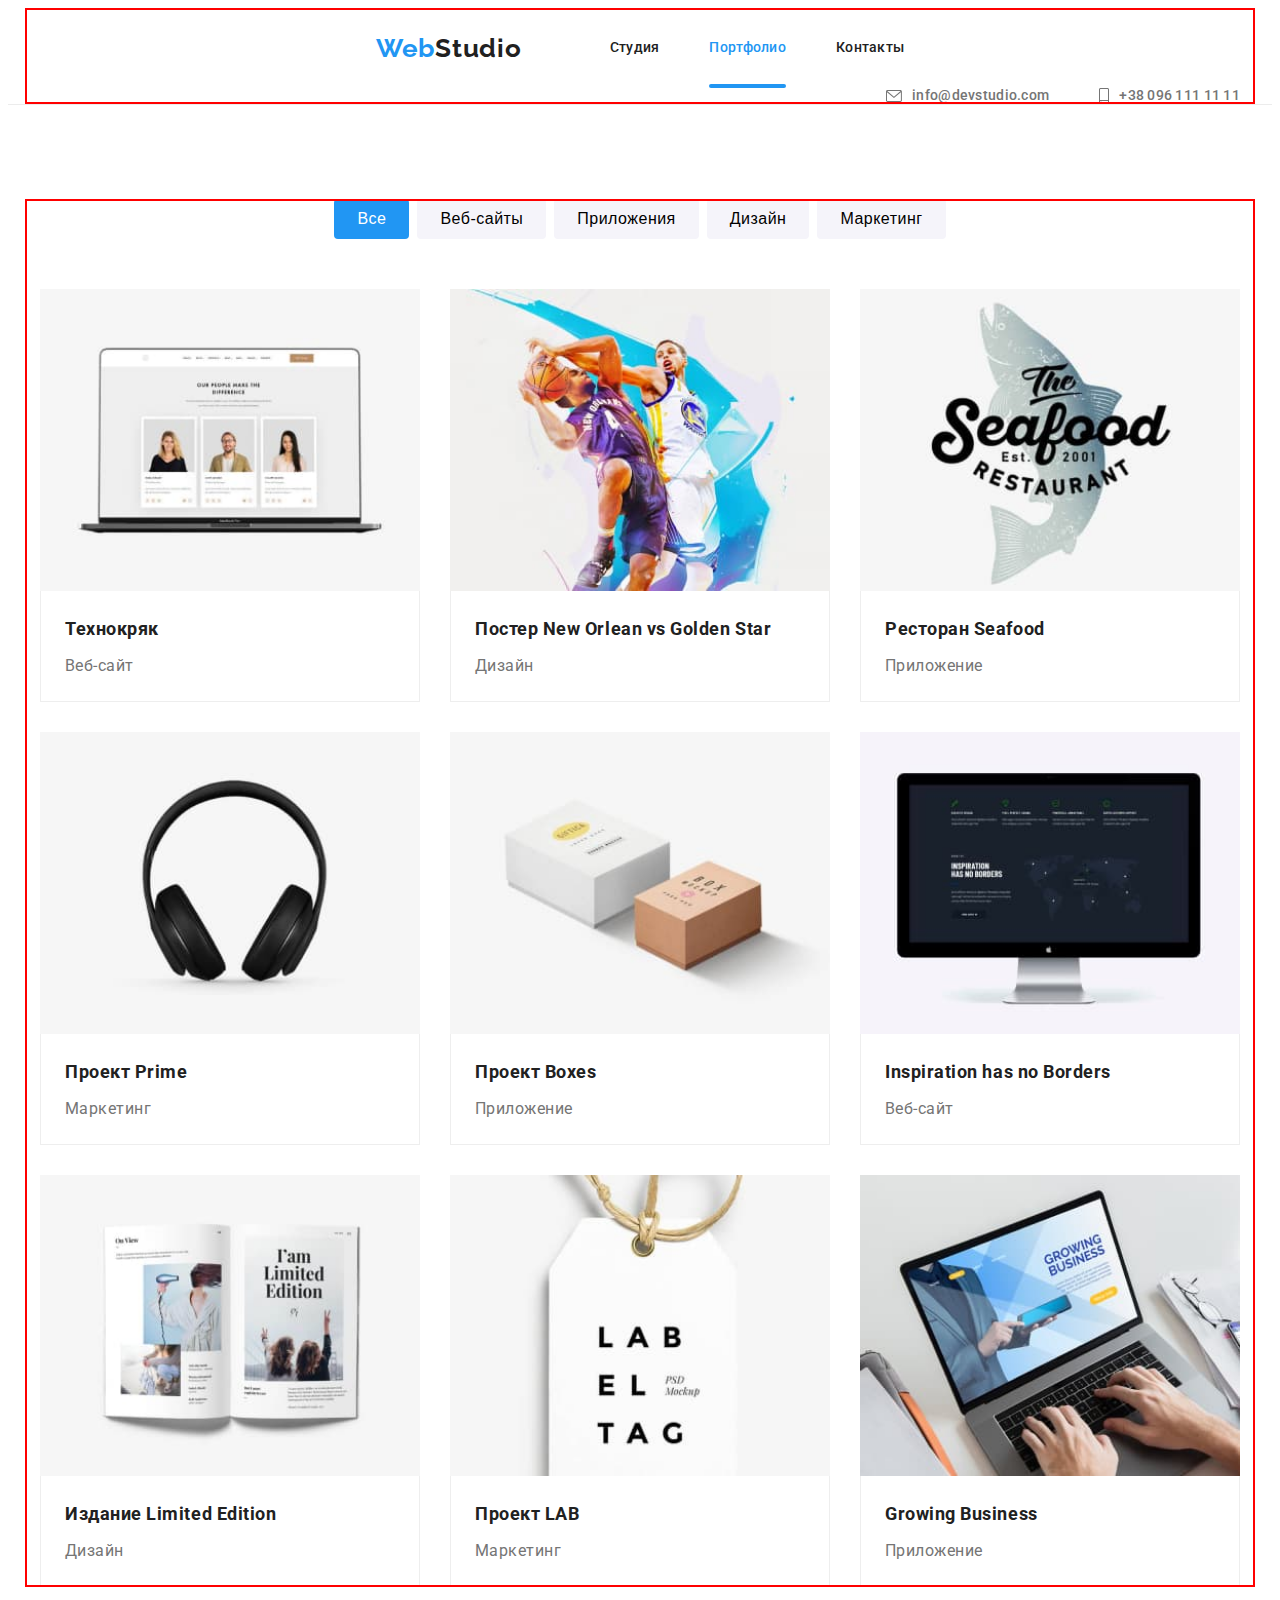
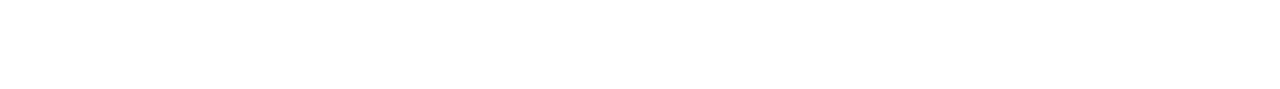
==== portfolio.html @ 51a03909 "qwerty" ====
<!DOCTYPE html>
<html lang="ru">
  <head>
    <meta charset="UTF-8" />
    <meta http-equiv="X-UA-Compatible" content="IE=edge" />
    <meta name="viewport" content="width=device-width, initial-scale=1.0" />
    <title>portfolio</title>

    <link rel="preconnect" href="https://fonts.googleapis.com" />
    <link rel="preconnect" href="https://fonts.gstatic.com" crossorigin />
    <link
    href="https://fonts.googleapis.com/css2?family=Raleway:wght@700&family=Roboto:wght@400;500;700;900&display=swap"
    rel="stylesheet"
    />

    <link
      rel="stylesheet"
      href="https://cdnjs.cloudflare.com/ajax/libs/modern-normalize/1.1.0/modern-normalize.min.css"
      integrity="sha512-wpPYUAdjBVSE4KJnH1VR1HeZfpl1ub8YT/NKx4PuQ5NmX2tKuGu6U/JRp5y+Y8XG2tV+wKQpNHVUX03MfMFn9Q=="
      crossorigin="anonymous"
      referrerpolicy="no-referrer"
    />

    <link rel="stylesheet" href="./css/main.min.css">
  </head>

  <body class="page-body">
    <!--ВЕРХНЯЯ ЛИНИЯ-->
    <header class="page-header line">
      <div class="container">
        <nav class="site-nav">
          <a href="WebStudio" class="site-nav__logo link"
            ><span class="site-nav__blue">Web</span
            ><span class="site-nav__black">Studio</span></a>
          <ul class="nav-list list">
            <li class="nav-list__navigation">
              <a href="./index.html" class="nav-list__link link">Студия</a>
            </li>
            <li class="nav-list__navigation">
              <a href="./portfolio.html" class="nav-list__link link current">Портфолио</a>
            </li>
            <li class="nav-list__navigation">
              <a href="#contacts" class="nav-list__link link">Контакты</a>
            </li>
          </ul>
        </nav>
        <ul class="contacts list">
          <li class="contacts__item">
            <a href="mailto:info@devstudio.com" class="contacts__link link">
              <svg class="svg-container" width="16" height="12">
                <use
                  href="./images/symbol-optymized.svg#icon-envelope"
                ></use></svg
              >info@devstudio.com</a
            >
          </li>
          <li class="contacts__item">
            <a href="tel:+380961111111" class="contacts__link link">
              <svg class="svg-container" width="10" height="16">
                <use
                  href="./images/symbol-optymized.svg#icon-smartphone"
                ></use></svg
              >+38 096 111 11 11</a
            >
          </li>
        </ul>
      </div>
    </header>
    <!--ПОРТФОЛИО-->
    <main>
      <section class="section card">
        <div class="container">
          <h1 class="btn-header">filters</h1>
          <ul class="filters-button list">
            <li class="btn-one">
              <button class="filters active" type="button">Все</button>
            </li>
            <li class="btn-two">
              <button class="filters" type="button">Веб-сайты</button>
            </li>
            <li class="btn-three">
              <button class="filters" type="button">Приложения</button>
            </li>
            <li class="btn-four">
              <button class="filters" type="button">Дизайн</button>
            </li>
            <li class="btn-five">
              <button class="filters" type="button">Маркетинг</button>
            </li>
          </ul>

          <ul class="specifics-projects list">
            <li class="specifics-projects__item">
              <a class="cards link" href="">
                <div class="cards-border">
                  <img
                    src="./images/img0.jpg"
                    width="370"
                    height="294"
                    alt="technocrack"
                  />
                    <p class="open-text">
                      Ресурс предлагает комплексные предложения с разным уровнем
                      функционала и сервисов. Все это позволит посетителю
                      получить исчерпывающие сведения о компании или частном
                      лице.
                    </p>
                </div>
                <div class="card-content">
                  <h2 class="cards-title">Технокряк</h2>
                  <p class="cards-text">Веб-сайт</p>
                </div>
              </a>
            </li>

            <li class="specifics-projects__item">
              <a class="cards link" href="">
                <div class="cards-border">
                  <img
                    src="./images/img1.jpg"
                    width="370"
                    height="294"
                    alt="poster new orlean vs golden star"
                  />
                    <p class="open-text">
                      Ресурс предлагает комплексные предложения с разным уровнем
                      функционала и сервисов. Все это позволит посетителю
                      получить исчерпывающие сведения о компании или частном
                      лице.
                    </p>
                </div>
                <div class="card-content">
                  <h2 class="cards-title">Постер New Orlean vs Golden Star</h2>
                  <p class="cards-text">Дизайн</p>
                </div>
              </a>
            </li>

            <li class="specifics-projects__item">
              <a class="cards link" href="">
                <div class="cards-border">
                  <img
                    src="./images/img2.jpg"
                    width="370"
                    height="294"
                    alt="restoran seafood"
                  />
                    <p class="open-text">
                      Ресурс предлагает комплексные предложения с разным уровнем
                      функционала и сервисов. Все это позволит посетителю
                      получить исчерпывающие сведения о компании или частном
                      лице.
                    </p>
                </div>
                <div class="card-content">
                  <h2 class="cards-title">Ресторан Seafood</h2>
                  <p class="cards-text">Приложение</p>
                </div>
              </a>
            </li>

            <li class="specifics-projects__item">
              <a class="cards link" href="">
                <div class="cards-border">
                  <img
                    src="./images/img3.jpg"
                    width="370"
                    height="294"
                    alt="progect prime"
                  />
                    <p class="open-text">
                      Ресурс предлагает комплексные предложения с разным уровнем
                      функционала и сервисов. Все это позволит посетителю
                      получить исчерпывающие сведения о компании или частном
                      лице.
                    </p>
                </div>
                <div class="card-content">
                  <h2 class="cards-title">Проект Prime</h2>
                  <p class="cards-text">Маркетинг</p>
                </div>
              </a>
            </li>

            <li class="specifics-projects__item">
              <a class="cards link" href="">
                <div class="cards-border">
                  <img
                    src="./images/img4.jpg"
                    width="370"
                    height="294"
                    alt="progect boxes"
                  />
                    <p class="open-text">
                      Ресурс предлагает комплексные предложения с разным уровнем
                      функционала и сервисов. Все это позволит посетителю
                      получить исчерпывающие сведения о компании или частном
                      лице.
                    </p>
                </div>
                <div class="card-content">
                  <h2 class="cards-title">Проект Boxes</h2>
                  <p class="cards-text">Приложение</p>
                </div>
              </a>
            </li>

            <li class="specifics-projects__item">
              <a class="cards link" href="">
                <div class="cards-border">
                  <img
                    src="./images/img5.jpg"
                    width="370"
                    height="294"
                    alt="inspiration has no borders"
                  />
                    <p class="open-text">
                      Ресурс предлагает комплексные предложения с разным уровнем
                      функционала и сервисов. Все это позволит посетителю
                      получить исчерпывающие сведения о компании или частном
                      лице.
                    </p>
                </div>
                <div class="card-content">
                  <h2 class="cards-title">Inspiration has no Borders</h2>
                  <p class="cards-text">Веб-сайт</p>
                </div>
              </a>
            </li>

            <li class="specifics-projects__item">
              <a class="cards link" href="">
                <div class="cards-border">
                  <img
                    src="./images/img6.jpg"
                    width="370"
                    height="294"
                    alt="edition limited edition"
                  />
                    <p class="open-text">
                      Ресурс предлагает комплексные предложения с разным уровнем
                      функционала и сервисов. Все это позволит посетителю
                      получить исчерпывающие сведения о компании или частном
                      лице.
                    </p>
                </div>
                <div class="card-content">
                  <h2 class="cards-title">Издание Limited Edition</h2>
                  <p class="cards-text">Дизайн</p>
                </div>
              </a>
            </li>

            <li class="specifics-projects__item">
              <a class="cards link" href="">
                <div class="cards-border">
                  <img
                    src="./images/img7.jpg"
                    width="370"
                    height="294"
                    alt="progect LAB"
                  />
                    <p class="open-text">
                      Ресурс предлагает комплексные предложения с разным уровнем
                      функционала и сервисов. Все это позволит посетителю
                      получить исчерпывающие сведения о компании или частном
                      лице.
                    </p>
                </div>
                <div class="card-content">
                  <h2 class="cards-title">Проект LAB</h2>
                  <p class="cards-text">Маркетинг</p>
                </div>
              </a>
            </li>

            <li class="specifics-projects__item">
              <a class="cards link" href="">
                <div class="cards-border">
                  <img
                    src="./images/img8.jpg"
                    width="370"
                    height="294"
                    alt="growing business"
                  />
                    <p class="open-text">
                      Ресурс предлагает комплексные предложения с разным уровнем
                      функционала и сервисов. Все это позволит посетителю
                      получить исчерпывающие сведения о компании или частном
                      лице.
                    </p>
                </div>
                <div class="card-content">
                  <h2 class="cards-title">Growing Business</h2>
                  <p class="cards-text">Приложение</p>
                </div>
              </a>
            </li>
          </ul>
        </div>
      </section>
    </main>
    <!--ПІДВАЛ-->
    <!-- <footer class="page-footer">
      <div class="container footer-container">
        <div>
          <div class="div-logo">
            <a href="WebStudio" class="page-footer__logo"
              ><span class="page-footer__blue">Web</span
              ><span class="page-footer__white">Studio</span></a
            >
          </div>
          <address class="text-address" id="contacts">
            <p class="address">г. Киев, пр-т Леси Украинки, 26</p>
            <a class="text-email" href="mailto:info@example.com"
              >info@example.com</a
            >
            <a class="text-telephone" href="tel:+380961111111">+380961111111</a>
          </address>
        </div>
        <div class="join">
          <h2 class="footer-title">ПРИСОЕДИНЯЙТЕСЬ</h2>
          <ul class="footer-soc-links list">
            <li class="footer-item-icons">
              <a href="" class="footer-icons">
                <svg class="footer-soc-icon">
                  <use
                    href="./images/symbol-optymized.svg#icon-instagram"
                  ></use>
                </svg>
              </a>
            </li>
            <li class="footer-item-icons">
              <a href="" class="footer-icons">
                <svg class="footer-soc-icon">
                  <use href="./images/symbol-optymized.svg#icon-twitter"></use>
                </svg>
              </a>
            </li>
            <li class="footer-item-icons">
              <a href="" class="footer-icons">
                <svg class="footer-soc-icon">
                  <use href="./images/symbol-optymized.svg#icon-facebook"></use>
                </svg>
              </a>
            </li>
            <li class="footer-item-icons">
              <a href="" class="footer-icons">
                <svg class="footer-soc-icon">
                  <use href="./images/symbol-optymized.svg#icon-linkedin"></use>
                </svg>
              </a>
            </li>
          </ul>
        </div>
          <div class="email-input">
            <h2 class="footer-title-send">Подпишитесь на рассылку</h2>
          <form>
            <input class="input-text" type="text" placeholder="E-mail">
            <button class="send-button" type="submit">Подписаться
              <svg class="icon-send" width="24" height="24">
                <use href="./images/icons.svg#icon-icon-send"></use>
              </svg>
            </button>
          </form>
          </div>
      </div>
    </footer> -->
  </body>
</html>
---- css/main.min.css ----
:root{--first-text-color: #212121;--secondary-text-color: #757575;--white-text-color: #ffffff;--blue-text-color: #2196f3;--items: 1;--indent: 30px}.visuality-hiden{position:absolute;white-space:nowrap;width:1px;height:1px;overflow:hidden;border:0;padding:0;clip:rect(0 0 0 0);clip-path:inset(50%);margin:-1px}.btn-header{position:absolute;width:1px;height:1px;margin:-1px;border:0;padding:0;white-space:nowrap;clip-path:inset(100%);clip:rect(0 0 0 0);overflow:hidden}h1,h2,h3,h4,h5,h6,p{margin:0}.link{text-decoration:none}.list{padding:0;margin:0;list-style:none}img{display:block;width:100%;height:auto}.container{margin-left:auto;margin-right:auto;padding-left:15px;padding-right:15px;outline:2px solid red;outline-offset:-2px}@media screen and (min-width: 480px){.container{width:480px}}@media screen and (min-width: 768px){.container{width:768px}}@media screen and (min-width: 1200px){.container{width:1200px}}@media screen and (max-width: 1199px){.section.container{display:none}}.page-body{background-color:var(--white-text-color);font-family:"Roboto";color:var(--first-text-color)}.page-body.no-scroll{overflow:hidden}.section{padding-bottom:94px;padding-top:94px}@media screen and (max-width: 1199px){.section{padding-bottom:60px;padding-top:60px}}.buttons{background-color:var(--blue-text-color);font-family:"Roboto";font-weight:700;font-size:16px;line-height:1.87;color:var(--white-text-color);cursor:pointer;align-items:center;text-align:center;letter-spacing:.06em;border:1px solid rgba(0,0,0,0);border-radius:4px;min-width:200px;height:50px;display:block;margin:0 auto}.buttons:hover,.buttons:focus{background-color:#188ce8;color:#fff;transition:drop-shadow(0px 4px 4px rgba(0, 0, 0, 0.25));transition:color 250ms cubic-bezier(0.4, 0, 0.2, 1)}.filters-button{margin-bottom:50px;display:flex;flex-wrap:wrap;gap:8px}@media screen and (min-width: 768px){.filters-button{justify-content:center}}.filters{font-weight:500;font-size:16px;line-height:1.62;display:inline-block;border-radius:4px;padding:6px 22px;cursor:pointer;letter-spacing:.03em;background-color:#f5f4fa;border:1px solid rgba(0,0,0,0);transition:color 250ms cubic-bezier(0.4, 0, 0.2, 1);background-color:250ms cubic-bezier(0.4, 0, 0.2, 1)}.filters:hover,.filters:focus{background-color:#2196f3;color:#fff}.filters.active{background-color:#2196f3;color:#fff}.send-button{display:inline-flex;align-items:center;width:200px;height:50px;margin-left:12px;padding:10px 28px;cursor:pointer;font-weight:700;font-size:16px;line-height:1.87;letter-spacing:.06em;color:#fff;background-color:#2196f3;box-shadow:0px 4px 4px rgba(0,0,0,.15);border-radius:4px;border:rgba(0,0,0,0)}.icon-send{margin-left:10px;fill:#fff}.site-nav__logo{font-family:"Raleway";font-weight:700;font-size:26px;line-height:1.19em;letter-spacing:.03em;color:var(--blue-text-color);text-decoration:none;padding-top:16px;padding-bottom:16px}.page-footer__logo{font-family:"Raleway";font-weight:700;font-size:26px;line-height:1.19em;letter-spacing:.03em;color:var(--blue-text-color);text-decoration:none}.site-nav__blue{color:var(--blue-text-color)}.site-nav__black{color:var(--first-text-color)}.page-footer__white{color:var(--white-text-color)}.page-footer__blue{color:var(--blue-text-color)}.social-links{list-style:none;text-decoration:none;display:flex;padding:0%;justify-content:center}.item-icon{margin-right:10px;list-style:none}.icons{width:44px;height:44px;background-color:#fff;border-radius:50%;display:flex;align-items:center;justify-content:center;color:#afb1b8;transition:color 250ms cubic-bezier(0.4, 0, 0.2, 1),background-color 250ms cubic-bezier(0.4, 0, 0.2, 1)}.icons:hover,.icons:focus{background-color:#2196f3;color:#fff}.social-icon{width:20px;height:20px;fill:currentColor}.footer-soc-links{display:flex;justify-content:center}.footer-item-icons:not(:last-child){margin-right:10px}.footer-item-icons{border-radius:50%}.footer-icons{width:44px;height:44px;background-color:rgba(255,255,255,.1);border-radius:50%;display:flex;align-items:center;justify-content:center;transition:color 250ms cubic-bezier(0.4, 0, 0.2, 1),background-color 250ms cubic-bezier(0.4, 0, 0.2, 1)}.footer-icons:hover,.footer-icons:focus{background-color:#2196f3}.footer-soc-icon{width:20px;height:20px;fill:#fff}.svg-container{fill:currentColor;margin-right:10px}.client-logos{display:flex;gap:30px;justify-content:center;flex-wrap:wrap;margin-left:auto;margin-right:auto;margin-top:50px;padding:0}@media screen and (min-width: 480px){.client-logos{margin-bottom:0}}@media screen and (min-width: 1200px){.client-logos{list-style:none;margin-right:-30px}}@media screen and (min-width: 320px){.clients-box{list-style:none}}@media screen and (min-width: 1200px){.clients-box{width:1200px;flex-basis:calc(16.6666666667% - 30px);margin-right:30px}}.clients-logo:hover{border:1px solid #2196f3;color:#2196f3}.clients-logo:focus{border:1px solid #2196f3}.clients-logo{width:210px;height:92px;color:#afb1b8;border:1px solid #afb1b8;background-color:#fff;display:flex;align-items:center;justify-content:center;border-radius:4px;transition:color 250ms cubic-bezier(0.4, 0, 0.2, 1),border-color 250ms cubic-bezier(0.4, 0, 0.2, 1)}@media screen and (min-width: 1200px){.clients-logo{width:170px}}.clients-icons{fill:currentColor}.clients-logo:hover .clients-icons{fill:#2196f3}.clients-logo:focus .clients-icons{fill:#2196f3}.client-header{font-weight:700;font-size:36px;line-height:1.16;text-align:center;letter-spacing:.03em;color:#212121}.footer-title-send{margin-bottom:20px;font-weight:700;font-size:14px;line-height:1.14;letter-spacing:.03em;text-transform:uppercase}.modal-title{font-weight:700;font-size:20px;line-height:1.15;text-align:center;letter-spacing:.03em;margin-bottom:12px}.title{font-weight:900;font-size:44px;line-height:1.36;text-align:center;letter-spacing:.06em;text-transform:uppercase;margin-bottom:30px;color:var(--white-text-color)}@media screen and (max-width: 1199px){.title{font-size:26px}}.specifics-title{font-weight:700;font-size:14px;line-height:1.14;margin-bottom:10px;letter-spacing:.03em;color:var(--first-text-color)}@media screen and (max-width: 767px){.specifics-title{text-align:center}}.work-title{font-weight:700;font-size:36px;line-height:1.16;text-align:center;letter-spacing:.03em;margin-bottom:50px;color:var(--first-text-color)}@media screen and (max-width: 1199px){.work-title{display:none}}.work-title-command{font-weight:700;font-size:36px;line-height:1.16;text-align:center;letter-spacing:.03em;margin-bottom:50px}.specifics-title-team{font-weight:500;font-size:16px;line-height:1.18;margin-top:30px;margin-bottom:10px;text-align:center;letter-spacing:.06em;color:var(--first-text-color)}.footer-title{font-weight:700;font-size:14px;line-height:1.14;letter-spacing:.03em;color:#fff;margin-bottom:20px}.cards-title{font-weight:700;font-size:18px;line-height:2;letter-spacing:.03em;margin-bottom:4px;color:var(--first-text-color)}.card{justify-content:center;padding-top:94px}.cards{display:block}.cards:hover{box-shadow:0px 1px 1px rgba(0,0,0,.12),0px 4px 4px rgba(0,0,0,.06),1px 4px 6px rgba(0,0,0,.16)}.cards-border{position:relative;overflow:hidden}.cards:hover .open-text{transform:translateY(0%)}.card-content{padding:20px 24px;border:1px solid #eee;border-top:none}.cards-text{font-weight:400;font-size:16px;line-height:1.87;letter-spacing:.03em;margin:0;color:var(--secondary-text-color)}.workers__card-workers{background-color:#fff;box-shadow:0px 1px 3px rgba(0,0,0,.12),0px 1px 1px rgba(0,0,0,.14),0px 2px 1px rgba(0,0,0,.2);padding-bottom:30px;border-radius:0px 0px 4px 4px}.open-text{position:absolute;top:0;background-color:rgba(33,150,243,.9);color:#fff;font-weight:400;font-size:18px;line-height:1.55;padding:63px 24px;height:101%;transform:translateY(100%);transition:transform 250ms cubic-bezier(0.4, 0, 0.2, 1)}.specifics-projects{display:flex;flex-wrap:wrap;gap:var(--indent)}@media screen and (min-width: 768px){.specifics-projects{--items: 2}}@media screen and (min-width: 1200px){.specifics-projects{--items: 3}}.specifics-projects__item{width:calc((100% - var(--indent)*(var(--items) - 1))/var(--items))}.specifics-team{font-weight:400;font-size:16px;line-height:1.18;text-align:center;margin-bottom:16px;letter-spacing:.03em;color:#757575}.workers{display:flex;gap:30px;flex-wrap:wrap;align-items:center}@media screen and (min-width: 768px){.workers__element{width:354px}}@media screen and (min-width: 1200px){.workers__element{width:270px}}.work-list{display:flex;gap:30px}.work-list__projects{width:370px;position:relative}@media screen and (max-width: 1199px){.work-list__projects{display:none}}.thumb{position:absolute;bottom:0;left:0;width:370px;height:70px;background-color:rgba(47,48,58,.8);display:flex;justify-content:center;align-items:center}.add-text{display:flex;justify-content:center;align-items:center;color:#fff;font-weight:700;font-size:14px;line-height:1.17;align-self:center}.worker-container{background-color:#f5f4fa;padding-top:60px;padding-bottom:60px}@media screen and (min-width: 1200px){.worker-container{padding-top:94px;padding-bottom:94px}}.specifics{font-weight:400;font-size:14px;line-height:1.71;letter-spacing:.03em;color:var(--secondary-text-color)}@media screen and (max-width: 767px){.specifics{margin-bottom:30px}}@media screen and (min-width: 768px){.specifics{margin-bottom:10px}}.general-list__spec-icon{height:120px;background-color:#f5f4fa;border-radius:4px;margin-bottom:30px;display:flex;align-items:center;justify-content:center}@media screen and (min-width: 480px){.general-list__spec-icon{width:450px}}@media screen and (min-width: 768px){.general-list__spec-icon{width:450px}}@media screen and (min-width: 768px){.general-list__spec-icon{width:354px}}.general-list__icon-box{width:70px;height:70px}@media screen and (min-width: 768px){.general-list{display:flex;flex-wrap:wrap;gap:30px}}@media screen and (min-width: 480px){.general-list__item{max-width:450px}}@media screen and (min-width: 768px){.general-list__item{max-width:354px}}@media screen and (min-width: 1200px){.general-list__item{max-width:calc(25% - 30px)}}.name-thumb{display:block;margin-bottom:4px;font-weight:400;font-size:12px;line-height:1.16;letter-spacing:.01em;color:#757575}.name-thumb:focus{border-color:#2196f3}.stroke-thumb{margin-bottom:10px}.stroke-name-thumb{position:relative;display:block}.stroke-name{padding-left:42px;outline:none;width:100%;height:40px;left:576px;top:314px;border:1px solid rgba(33,33,33,.2);border-radius:4px;background-color:rgba(0,0,0,0);outline:rgba(0,0,0,0)}.stroke-name-text{padding:12px;width:100%;height:120px;border:1px solid rgba(33,33,33,.2);border-radius:4px;background-color:rgba(0,0,0,0);outline:rgba(0,0,0,0);resize:none}.stroke-name-text:hover{border-color:#2196f3}.stroke-name-text:focus{border-color:#2196f3}.stroke-name:hover{border-color:#2196f3}.stroke-name:focus{border-color:#2196f3}.name-icon{left:12px;position:absolute;top:50%;transform:translateY(-50%)}.stroke-name:hover+.name-icon{fill:#2196f3}.stroke-name:focus+.name-icon{fill:#2196f3;border-color:#2196f3}textarea{width:448px;height:120px;font-weight:400;font-size:12px;line-height:1.16;letter-spacing:.01em;color:rgba(117,117,117,.5)}.rules{font-weight:400;font-size:14px;line-height:1.71;letter-spacing:.03em;margin-left:5px;color:#2196f3}.input-check:checked+.check-text span{background-color:#2196f3;border:none}.input-check:checked+.check-text .check-icon{fill:var(--white-text-color)}.check-text{display:flex;justify-content:center;align-items:center;margin-top:20px;font-weight:400;font-size:14px;line-height:1.71;letter-spacing:.03em}.check-text span{width:16px;height:15px;border:1px solid #757575;border-radius:2px;margin-right:7px;display:flex;align-items:center;justify-content:center}.check-icon{fill:rgba(0,0,0,0)}.text-span{font-weight:400;font-size:14px;line-height:1.71;letter-spacing:.03em;color:#757575}.modal-button-input{display:block;width:200px;height:50px;color:#fff;background-color:#2196f3;margin-top:30px;margin-left:auto;margin-right:auto;box-shadow:0px 4px 4px rgba(0,0,0,.15);border-radius:4px;border:1px solid rgba(0,0,0,0);cursor:pointer;font-weight:700;font-size:16px;line-height:1.87;align-items:center;text-align:center}.backdrop{position:fixed;top:0;left:0;width:100%;height:100%;background:rgba(0,0,0,.2);transition:opacity 250ms cubic-bezier(0.4, 0, 0.2, 1)}.backdrop.is-hidden{opacity:0;pointer-events:none}.backdrop.is-hidden .modal{transform:translate(0%, -50%) rotate(0)}.modal{width:528px;padding:40px;background-color:#fff;position:absolute;top:50%;left:50%;transform:translate(-50%, -50%) rotate(360deg);background-color:#fff;box-shadow:0px 1px 3px rgba(0,0,0,.12),0px 1px 1px rgba(0,0,0,.14),0px 2px 1px rgba(0,0,0,.2);border-radius:4px;transition:transform 250ms cubic-bezier(0.4, 0, 0.2, 1)}.modal-close-button{position:absolute;top:8px;right:8px;width:30px;height:30px;border-radius:50%;background-color:#fff;border:1px solid rgba(0,0,0,.1);cursor:pointer;display:flex;align-items:center;justify-content:center}.modal-close-button::after{content:"";position:absolute;left:0;bottom:0;display:block;width:521px;height:581px;transform:scaleX(0);transition:color 250ms cubic-bezier(0.4, 0, 0.2, 1),fill 250ms cubic-bezier(0.4, 0, 0.2, 1)}.modal-close-button:hover::after{transform:scaleX(1)}.icon-close{width:18px;height:18px;fill:#212121}.modal-close-button:hover .icon-close{fill:#2196f3}.modal-close-button:focus .icon-close{fill:#2196f3}.email-input{margin-left:93px}.input-text{width:358px;height:50px;color:rgba(255,255,255,.6);background-color:#2f303a;border:1px solid rgba(255,255,255,.3);filter:drop-shadow(0px 4px 4px rgba(0, 0, 0, 0.15));border-radius:4px;padding:0 16px;outline:rgba(0,0,0,0)}.page-footer{padding-top:60px;padding-bottom:60px;background-color:#2f303a;color:var(--white-text-color)}.logo-footer{font-family:"raleway";font-weight:700;font-size:26px;line-height:1.19em;letter-spacing:.03em;display:block;justify-content:flex-start;color:var(--blue-text-color);text-decoration:none;margin-bottom:20px}.text-address{width:227px;font-style:normal;display:block;color:var(--white-text-color);margin-top:20px}.address{font-family:"Roboto";font-weight:400;font-size:14px;line-height:1.71;letter-spacing:.03em;margin:0;width:231px;height:21px;color:#fff}.text-email{display:block;font-weight:400;font-size:14px;line-height:1.71;letter-spacing:.03em;text-decoration:none;margin-bottom:9px;margin-top:9px;width:231px;height:21px;color:rgba(255,255,255,.6);transition:color 250ms cubic-bezier(0.4, 0, 0.2, 1)}.text-email{color:rgba(255,255,255,.6)}.text-email:hover,.text-email:focus{color:#2196f3}.text-telephone{display:block;font-weight:400;font-size:14px;line-height:1.71;letter-spacing:.03em;text-decoration:none;width:231px;height:21px;color:rgba(255,255,255,.6)}.text-telephone:hover,.text-telephone:focus{color:#2196f3;transition:color 250ms cubic-bezier(0.4, 0, 0.2, 1)}.footer-container{display:flex;align-items:baseline}.flex-container{display:flex}.join{margin-left:70px}.menu-burger{display:inline-flex;align-items:center;justify-content:center;width:40px;height:40px;background-color:rgba(0,0,0,0);border:none}@media screen and (min-width: 768px){.menu-burger{display:none}}.menu-burger.js-close-menu{position:absolute;top:10px;right:15px}.mobile-menu{display:flex;flex-direction:column;position:fixed;top:0;left:0;background-color:#fff;width:100%;height:100%;padding:48px 40px;transform:translateX(100%);transition:transform 500ms}.mobile-menu.is-open{transform:translateX(0)}.mobile-menu-nav{margin-bottom:auto}.mobile-menu-nav-item{margin-bottom:32px}.mobile-menu-nav-link{font-weight:500;font-size:40px;line-height:1.175;letter-spacing:.02em;color:#212121}.mobile-menu-nav-link.current{color:#2196f3}.mobile-menu-contacts{margin-bottom:64px}.mobile-menu-contacts-item{margin-bottom:32px}.mobile-menu-contacts-link{font-weight:500;font-size:24px;line-height:1.1666666667;letter-spacing:.02em;color:#757575}.mobile-menu-contacts-link.current{color:#2196f3}@media screen and (min-width: 480px){.mobile-menu-contacts-link.current{font-size:34px}}.mobile-menu-social{display:flex;flex-wrap:wrap;gap:10px}.mobile-menu-social-link{font-weight:500;font-size:18px;line-height:1.2222222222;letter-spacing:.02em;color:#2196f3;border-right:1px solid rgba(33,33,33,.2);padding-right:10px}.line{border-bottom:1px solid #ececec}.page-header{background-color:var(--white-text-color)}@media screen and (min-width: 768px){.header-container{display:flex;align-items:center;justify-content:space-between}}.site-nav{display:flex;align-items:center}@media screen and (max-width: 480px){.site-nav{margin:0}}@media screen and (max-width: 767px){.site-nav{align-items:center;display:flex;justify-content:space-between}}@media screen and (min-width: 768px){.site-nav{width:768px}}@media screen and (min-width: 1200px){.site-nav{width:1200px;display:flex;justify-content:center;align-items:center}}.nav-list{margin-left:93px;display:flex}@media screen and (max-width: 767px){.nav-list{display:none}}@media screen and (min-width: 768px){.nav-list{margin-left:88px}}.nav-list__navigation:not(:last-child){margin-right:50px}.nav-list__link{font-family:"Roboto";font-weight:500;font-size:14px;line-height:1.14;letter-spacing:.02em;padding:32px 0;display:block;position:relative;color:var(--first-text-color);transition:color 250ms cubic-bezier(0.4, 0, 0.2, 1)}@media screen and (min-width: 768px){.nav-list__link{align-items:center;justify-content:flex-end}}.nav-list__link:hover,.nav-list__link:focus{color:var(--blue-text-color)}.nav-list__link.current{color:var(--blue-text-color)}.nav-list__link.current::after{content:"";position:absolute;width:100%;height:4px;left:0;bottom:0;background-color:var(--blue-text-color);display:block;border-radius:2px}@media screen and (max-width: 767px){.contacts{display:none}}@media screen and (min-width: 1200px){.contacts{width:1200px;display:flex;justify-content:flex-end;margin-left:auto;align-items:center}}.contacts__item:not(:last-child){margin-bottom:10px}@media screen and (min-width: 1200px){.contacts__item:not(:last-child){margin-right:50px;margin-bottom:0}}.contacts__link{display:flex;align-items:center;font-weight:500;font-size:12px;line-height:1.14;letter-spacing:.02em;color:#757575;transition:color 250ms cubic-bezier(0.4, 0, 0.2, 1)}.contacts__link:hover,.contacts__link:focus{color:var(--blue-text-color)}@media screen and (min-width: 1200px){.contacts__link{font-size:14px}}@media screen and (min-width: 1200px){.icon-mail{width:16px;height:12px}}@media screen and (min-width: 1200px){.icon-tel{width:10px;height:16px}}.hero{max-width:1600px;margin:0 auto;background-color:#c4c4c4;background-image:linear-gradient(rgba(47, 48, 58, 0.4), rgba(47, 48, 58, 0.4)),url(../images/Img-backround-hero.jpg);padding-bottom:118px;padding-top:118px;background-position:center}@media screen and (min-width: 480px){.hero .hero{background-position:center}}@media screen and (min-width: 1200px){.hero{padding-bottom:200px;padding-top:200px}}.work-section{padding-top:0}@media screen and (max-width: 1199px){.work-section{display:none}}/*# sourceMappingURL=main.min.css.map */
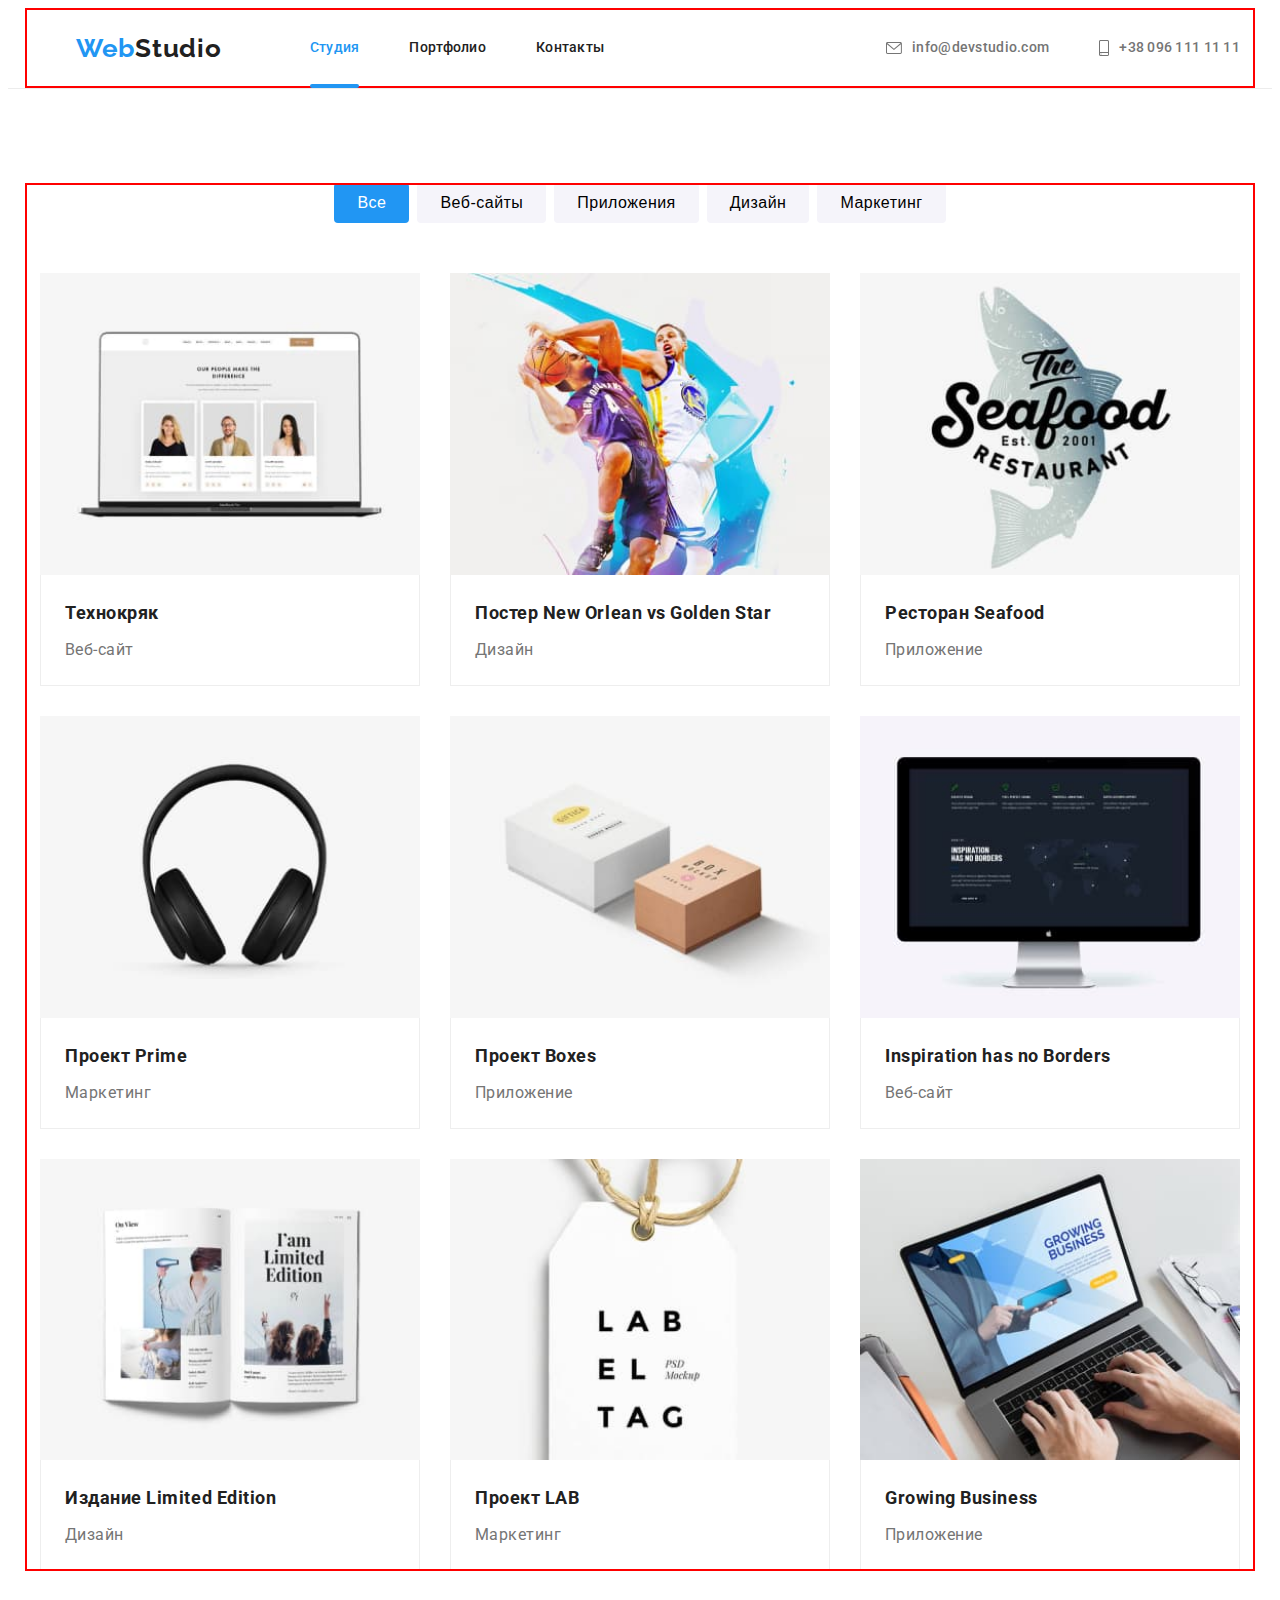
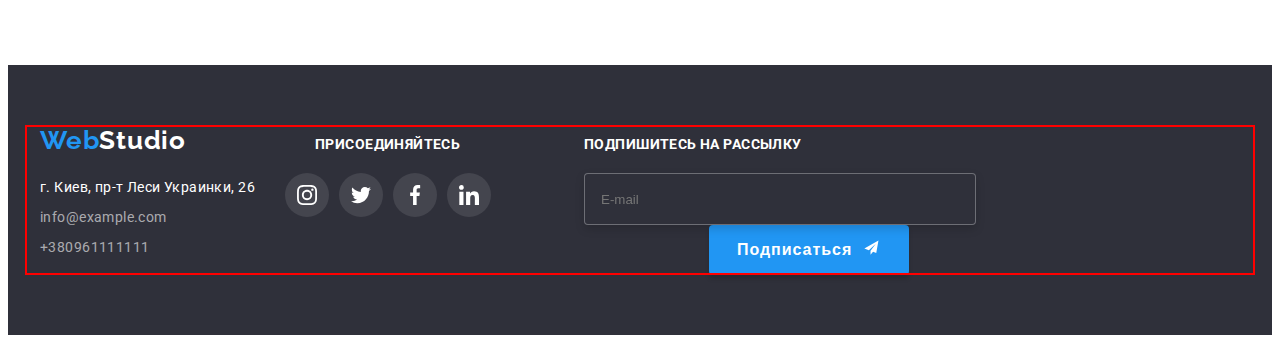
==== commit d37fe645: "qwe" ====
--- a/portfolio.html
+++ b/portfolio.html
@@ -27,27 +27,45 @@
   <body class="page-body">
     <!--ВЕРХНЯЯ ЛИНИЯ-->
     <header class="page-header line">
-      <div class="container">
+      <div class="container header-container">
         <nav class="site-nav">
           <a href="WebStudio" class="site-nav__logo link"
             ><span class="site-nav__blue">Web</span
-            ><span class="site-nav__black">Studio</span></a>
+            ><span class="site-nav__black">Studio</span></a
+          >
           <ul class="nav-list list">
             <li class="nav-list__navigation">
-              <a href="./index.html" class="nav-list__link link">Студия</a>
+              <a href="./index.html" class="nav-list__link link current"
+                >Студия</a
+              >
             </li>
             <li class="nav-list__navigation">
-              <a href="./portfolio.html" class="nav-list__link link current">Портфолио</a>
+              <a href="./portfolio.html" class="nav-list__link link"
+                >Портфолио</a
+              >
             </li>
             <li class="nav-list__navigation">
               <a href="#contacts" class="nav-list__link link">Контакты</a>
             </li>
           </ul>
+          <!-- BURGER  MENU -->
+          <button
+            class="menu-burger js-open-menu"
+            type="button"
+            aria-label="переключатель меню"
+          >
+            <svg width="24" height="16">
+              <use
+                class="icon-menu"
+                href="./images/menu-icon.svg#icon-menu"
+              ></use>
+            </svg>
+          </button>
         </nav>
         <ul class="contacts list">
           <li class="contacts__item">
             <a href="mailto:info@devstudio.com" class="contacts__link link">
-              <svg class="svg-container" width="16" height="12">
+              <svg class="svg-container icon-mail" width="14" height="10">
                 <use
                   href="./images/symbol-optymized.svg#icon-envelope"
                 ></use></svg
@@ -56,7 +74,7 @@
           </li>
           <li class="contacts__item">
             <a href="tel:+380961111111" class="contacts__link link">
-              <svg class="svg-container" width="10" height="16">
+              <svg class="svg-container icon-tel" width="10" height="14">
                 <use
                   href="./images/symbol-optymized.svg#icon-smartphone"
                 ></use></svg
@@ -301,9 +319,9 @@
       </section>
     </main>
     <!--ПІДВАЛ-->
-    <!-- <footer class="page-footer">
+    <footer class="page-footer">
       <div class="container footer-container">
-        <div>
+        <div class="footer-group-logo">
           <div class="div-logo">
             <a href="WebStudio" class="page-footer__logo"
               ><span class="page-footer__blue">Web</span
@@ -318,6 +336,7 @@
             <a class="text-telephone" href="tel:+380961111111">+380961111111</a>
           </address>
         </div>
+
         <div class="join">
           <h2 class="footer-title">ПРИСОЕДИНЯЙТЕСЬ</h2>
           <ul class="footer-soc-links list">
@@ -353,18 +372,20 @@
             </li>
           </ul>
         </div>
-          <div class="email-input">
-            <h2 class="footer-title-send">Подпишитесь на рассылку</h2>
-          <form>
-            <input class="input-text" type="text" placeholder="E-mail">
-            <button class="send-button" type="submit">Подписаться
+        
+        <div class="email-input">
+          <h2 class="footer-title-send">Подпишитесь на рассылку</h2>
+          <form class="mobile-form">
+            <input class="input-text" type="text" placeholder="E-mail" />
+            <button class="send-button" type="submit">
+              Подписаться
               <svg class="icon-send" width="24" height="24">
                 <use href="./images/icons.svg#icon-icon-send"></use>
               </svg>
             </button>
           </form>
-          </div>
+        </div>
       </div>
-    </footer> -->
+    </footer>
   </body>
 </html>
--- a/css/main.min.css
+++ b/css/main.min.css
@@ -1 +1 @@
-:root{--first-text-color: #212121;--secondary-text-color: #757575;--white-text-color: #ffffff;--blue-text-color: #2196f3;--items: 1;--indent: 30px}.visuality-hiden{position:absolute;white-space:nowrap;width:1px;height:1px;overflow:hidden;border:0;padding:0;clip:rect(0 0 0 0);clip-path:inset(50%);margin:-1px}.btn-header{position:absolute;width:1px;height:1px;margin:-1px;border:0;padding:0;white-space:nowrap;clip-path:inset(100%);clip:rect(0 0 0 0);overflow:hidden}h1,h2,h3,h4,h5,h6,p{margin:0}.link{text-decoration:none}.list{padding:0;margin:0;list-style:none}img{display:block;width:100%;height:auto}.container{margin-left:auto;margin-right:auto;padding-left:15px;padding-right:15px;outline:2px solid red;outline-offset:-2px}@media screen and (min-width: 480px){.container{width:480px}}@media screen and (min-width: 768px){.container{width:768px}}@media screen and (min-width: 1200px){.container{width:1200px}}@media screen and (max-width: 1199px){.section.container{display:none}}.page-body{background-color:var(--white-text-color);font-family:"Roboto";color:var(--first-text-color)}.page-body.no-scroll{overflow:hidden}.section{padding-bottom:94px;padding-top:94px}@media screen and (max-width: 1199px){.section{padding-bottom:60px;padding-top:60px}}.buttons{background-color:var(--blue-text-color);font-family:"Roboto";font-weight:700;font-size:16px;line-height:1.87;color:var(--white-text-color);cursor:pointer;align-items:center;text-align:center;letter-spacing:.06em;border:1px solid rgba(0,0,0,0);border-radius:4px;min-width:200px;height:50px;display:block;margin:0 auto}.buttons:hover,.buttons:focus{background-color:#188ce8;color:#fff;transition:drop-shadow(0px 4px 4px rgba(0, 0, 0, 0.25));transition:color 250ms cubic-bezier(0.4, 0, 0.2, 1)}.filters-button{margin-bottom:50px;display:flex;flex-wrap:wrap;gap:8px}@media screen and (min-width: 768px){.filters-button{justify-content:center}}.filters{font-weight:500;font-size:16px;line-height:1.62;display:inline-block;border-radius:4px;padding:6px 22px;cursor:pointer;letter-spacing:.03em;background-color:#f5f4fa;border:1px solid rgba(0,0,0,0);transition:color 250ms cubic-bezier(0.4, 0, 0.2, 1);background-color:250ms cubic-bezier(0.4, 0, 0.2, 1)}.filters:hover,.filters:focus{background-color:#2196f3;color:#fff}.filters.active{background-color:#2196f3;color:#fff}.send-button{display:inline-flex;align-items:center;width:200px;height:50px;margin-left:12px;padding:10px 28px;cursor:pointer;font-weight:700;font-size:16px;line-height:1.87;letter-spacing:.06em;color:#fff;background-color:#2196f3;box-shadow:0px 4px 4px rgba(0,0,0,.15);border-radius:4px;border:rgba(0,0,0,0)}.icon-send{margin-left:10px;fill:#fff}.site-nav__logo{font-family:"Raleway";font-weight:700;font-size:26px;line-height:1.19em;letter-spacing:.03em;color:var(--blue-text-color);text-decoration:none;padding-top:16px;padding-bottom:16px}.page-footer__logo{font-family:"Raleway";font-weight:700;font-size:26px;line-height:1.19em;letter-spacing:.03em;color:var(--blue-text-color);text-decoration:none}.site-nav__blue{color:var(--blue-text-color)}.site-nav__black{color:var(--first-text-color)}.page-footer__white{color:var(--white-text-color)}.page-footer__blue{color:var(--blue-text-color)}.social-links{list-style:none;text-decoration:none;display:flex;padding:0%;justify-content:center}.item-icon{margin-right:10px;list-style:none}.icons{width:44px;height:44px;background-color:#fff;border-radius:50%;display:flex;align-items:center;justify-content:center;color:#afb1b8;transition:color 250ms cubic-bezier(0.4, 0, 0.2, 1),background-color 250ms cubic-bezier(0.4, 0, 0.2, 1)}.icons:hover,.icons:focus{background-color:#2196f3;color:#fff}.social-icon{width:20px;height:20px;fill:currentColor}.footer-soc-links{display:flex;justify-content:center}.footer-item-icons:not(:last-child){margin-right:10px}.footer-item-icons{border-radius:50%}.footer-icons{width:44px;height:44px;background-color:rgba(255,255,255,.1);border-radius:50%;display:flex;align-items:center;justify-content:center;transition:color 250ms cubic-bezier(0.4, 0, 0.2, 1),background-color 250ms cubic-bezier(0.4, 0, 0.2, 1)}.footer-icons:hover,.footer-icons:focus{background-color:#2196f3}.footer-soc-icon{width:20px;height:20px;fill:#fff}.svg-container{fill:currentColor;margin-right:10px}.client-logos{display:flex;gap:30px;justify-content:center;flex-wrap:wrap;margin-left:auto;margin-right:auto;margin-top:50px;padding:0}@media screen and (min-width: 480px){.client-logos{margin-bottom:0}}@media screen and (min-width: 1200px){.client-logos{list-style:none;margin-right:-30px}}@media screen and (min-width: 320px){.clients-box{list-style:none}}@media screen and (min-width: 1200px){.clients-box{width:1200px;flex-basis:calc(16.6666666667% - 30px);margin-right:30px}}.clients-logo:hover{border:1px solid #2196f3;color:#2196f3}.clients-logo:focus{border:1px solid #2196f3}.clients-logo{width:210px;height:92px;color:#afb1b8;border:1px solid #afb1b8;background-color:#fff;display:flex;align-items:center;justify-content:center;border-radius:4px;transition:color 250ms cubic-bezier(0.4, 0, 0.2, 1),border-color 250ms cubic-bezier(0.4, 0, 0.2, 1)}@media screen and (min-width: 1200px){.clients-logo{width:170px}}.clients-icons{fill:currentColor}.clients-logo:hover .clients-icons{fill:#2196f3}.clients-logo:focus .clients-icons{fill:#2196f3}.client-header{font-weight:700;font-size:36px;line-height:1.16;text-align:center;letter-spacing:.03em;color:#212121}.footer-title-send{margin-bottom:20px;font-weight:700;font-size:14px;line-height:1.14;letter-spacing:.03em;text-transform:uppercase}.modal-title{font-weight:700;font-size:20px;line-height:1.15;text-align:center;letter-spacing:.03em;margin-bottom:12px}.title{font-weight:900;font-size:44px;line-height:1.36;text-align:center;letter-spacing:.06em;text-transform:uppercase;margin-bottom:30px;color:var(--white-text-color)}@media screen and (max-width: 1199px){.title{font-size:26px}}.specifics-title{font-weight:700;font-size:14px;line-height:1.14;margin-bottom:10px;letter-spacing:.03em;color:var(--first-text-color)}@media screen and (max-width: 767px){.specifics-title{text-align:center}}.work-title{font-weight:700;font-size:36px;line-height:1.16;text-align:center;letter-spacing:.03em;margin-bottom:50px;color:var(--first-text-color)}@media screen and (max-width: 1199px){.work-title{display:none}}.work-title-command{font-weight:700;font-size:36px;line-height:1.16;text-align:center;letter-spacing:.03em;margin-bottom:50px}.specifics-title-team{font-weight:500;font-size:16px;line-height:1.18;margin-top:30px;margin-bottom:10px;text-align:center;letter-spacing:.06em;color:var(--first-text-color)}.footer-title{font-weight:700;font-size:14px;line-height:1.14;letter-spacing:.03em;color:#fff;margin-bottom:20px}.cards-title{font-weight:700;font-size:18px;line-height:2;letter-spacing:.03em;margin-bottom:4px;color:var(--first-text-color)}.card{justify-content:center;padding-top:94px}.cards{display:block}.cards:hover{box-shadow:0px 1px 1px rgba(0,0,0,.12),0px 4px 4px rgba(0,0,0,.06),1px 4px 6px rgba(0,0,0,.16)}.cards-border{position:relative;overflow:hidden}.cards:hover .open-text{transform:translateY(0%)}.card-content{padding:20px 24px;border:1px solid #eee;border-top:none}.cards-text{font-weight:400;font-size:16px;line-height:1.87;letter-spacing:.03em;margin:0;color:var(--secondary-text-color)}.workers__card-workers{background-color:#fff;box-shadow:0px 1px 3px rgba(0,0,0,.12),0px 1px 1px rgba(0,0,0,.14),0px 2px 1px rgba(0,0,0,.2);padding-bottom:30px;border-radius:0px 0px 4px 4px}.open-text{position:absolute;top:0;background-color:rgba(33,150,243,.9);color:#fff;font-weight:400;font-size:18px;line-height:1.55;padding:63px 24px;height:101%;transform:translateY(100%);transition:transform 250ms cubic-bezier(0.4, 0, 0.2, 1)}.specifics-projects{display:flex;flex-wrap:wrap;gap:var(--indent)}@media screen and (min-width: 768px){.specifics-projects{--items: 2}}@media screen and (min-width: 1200px){.specifics-projects{--items: 3}}.specifics-projects__item{width:calc((100% - var(--indent)*(var(--items) - 1))/var(--items))}.specifics-team{font-weight:400;font-size:16px;line-height:1.18;text-align:center;margin-bottom:16px;letter-spacing:.03em;color:#757575}.workers{display:flex;gap:30px;flex-wrap:wrap;align-items:center}@media screen and (min-width: 768px){.workers__element{width:354px}}@media screen and (min-width: 1200px){.workers__element{width:270px}}.work-list{display:flex;gap:30px}.work-list__projects{width:370px;position:relative}@media screen and (max-width: 1199px){.work-list__projects{display:none}}.thumb{position:absolute;bottom:0;left:0;width:370px;height:70px;background-color:rgba(47,48,58,.8);display:flex;justify-content:center;align-items:center}.add-text{display:flex;justify-content:center;align-items:center;color:#fff;font-weight:700;font-size:14px;line-height:1.17;align-self:center}.worker-container{background-color:#f5f4fa;padding-top:60px;padding-bottom:60px}@media screen and (min-width: 1200px){.worker-container{padding-top:94px;padding-bottom:94px}}.specifics{font-weight:400;font-size:14px;line-height:1.71;letter-spacing:.03em;color:var(--secondary-text-color)}@media screen and (max-width: 767px){.specifics{margin-bottom:30px}}@media screen and (min-width: 768px){.specifics{margin-bottom:10px}}.general-list__spec-icon{height:120px;background-color:#f5f4fa;border-radius:4px;margin-bottom:30px;display:flex;align-items:center;justify-content:center}@media screen and (min-width: 480px){.general-list__spec-icon{width:450px}}@media screen and (min-width: 768px){.general-list__spec-icon{width:450px}}@media screen and (min-width: 768px){.general-list__spec-icon{width:354px}}.general-list__icon-box{width:70px;height:70px}@media screen and (min-width: 768px){.general-list{display:flex;flex-wrap:wrap;gap:30px}}@media screen and (min-width: 480px){.general-list__item{max-width:450px}}@media screen and (min-width: 768px){.general-list__item{max-width:354px}}@media screen and (min-width: 1200px){.general-list__item{max-width:calc(25% - 30px)}}.name-thumb{display:block;margin-bottom:4px;font-weight:400;font-size:12px;line-height:1.16;letter-spacing:.01em;color:#757575}.name-thumb:focus{border-color:#2196f3}.stroke-thumb{margin-bottom:10px}.stroke-name-thumb{position:relative;display:block}.stroke-name{padding-left:42px;outline:none;width:100%;height:40px;left:576px;top:314px;border:1px solid rgba(33,33,33,.2);border-radius:4px;background-color:rgba(0,0,0,0);outline:rgba(0,0,0,0)}.stroke-name-text{padding:12px;width:100%;height:120px;border:1px solid rgba(33,33,33,.2);border-radius:4px;background-color:rgba(0,0,0,0);outline:rgba(0,0,0,0);resize:none}.stroke-name-text:hover{border-color:#2196f3}.stroke-name-text:focus{border-color:#2196f3}.stroke-name:hover{border-color:#2196f3}.stroke-name:focus{border-color:#2196f3}.name-icon{left:12px;position:absolute;top:50%;transform:translateY(-50%)}.stroke-name:hover+.name-icon{fill:#2196f3}.stroke-name:focus+.name-icon{fill:#2196f3;border-color:#2196f3}textarea{width:448px;height:120px;font-weight:400;font-size:12px;line-height:1.16;letter-spacing:.01em;color:rgba(117,117,117,.5)}.rules{font-weight:400;font-size:14px;line-height:1.71;letter-spacing:.03em;margin-left:5px;color:#2196f3}.input-check:checked+.check-text span{background-color:#2196f3;border:none}.input-check:checked+.check-text .check-icon{fill:var(--white-text-color)}.check-text{display:flex;justify-content:center;align-items:center;margin-top:20px;font-weight:400;font-size:14px;line-height:1.71;letter-spacing:.03em}.check-text span{width:16px;height:15px;border:1px solid #757575;border-radius:2px;margin-right:7px;display:flex;align-items:center;justify-content:center}.check-icon{fill:rgba(0,0,0,0)}.text-span{font-weight:400;font-size:14px;line-height:1.71;letter-spacing:.03em;color:#757575}.modal-button-input{display:block;width:200px;height:50px;color:#fff;background-color:#2196f3;margin-top:30px;margin-left:auto;margin-right:auto;box-shadow:0px 4px 4px rgba(0,0,0,.15);border-radius:4px;border:1px solid rgba(0,0,0,0);cursor:pointer;font-weight:700;font-size:16px;line-height:1.87;align-items:center;text-align:center}.backdrop{position:fixed;top:0;left:0;width:100%;height:100%;background:rgba(0,0,0,.2);transition:opacity 250ms cubic-bezier(0.4, 0, 0.2, 1)}.backdrop.is-hidden{opacity:0;pointer-events:none}.backdrop.is-hidden .modal{transform:translate(0%, -50%) rotate(0)}.modal{width:528px;padding:40px;background-color:#fff;position:absolute;top:50%;left:50%;transform:translate(-50%, -50%) rotate(360deg);background-color:#fff;box-shadow:0px 1px 3px rgba(0,0,0,.12),0px 1px 1px rgba(0,0,0,.14),0px 2px 1px rgba(0,0,0,.2);border-radius:4px;transition:transform 250ms cubic-bezier(0.4, 0, 0.2, 1)}.modal-close-button{position:absolute;top:8px;right:8px;width:30px;height:30px;border-radius:50%;background-color:#fff;border:1px solid rgba(0,0,0,.1);cursor:pointer;display:flex;align-items:center;justify-content:center}.modal-close-button::after{content:"";position:absolute;left:0;bottom:0;display:block;width:521px;height:581px;transform:scaleX(0);transition:color 250ms cubic-bezier(0.4, 0, 0.2, 1),fill 250ms cubic-bezier(0.4, 0, 0.2, 1)}.modal-close-button:hover::after{transform:scaleX(1)}.icon-close{width:18px;height:18px;fill:#212121}.modal-close-button:hover .icon-close{fill:#2196f3}.modal-close-button:focus .icon-close{fill:#2196f3}.email-input{margin-left:93px}.input-text{width:358px;height:50px;color:rgba(255,255,255,.6);background-color:#2f303a;border:1px solid rgba(255,255,255,.3);filter:drop-shadow(0px 4px 4px rgba(0, 0, 0, 0.15));border-radius:4px;padding:0 16px;outline:rgba(0,0,0,0)}.page-footer{padding-top:60px;padding-bottom:60px;background-color:#2f303a;color:var(--white-text-color)}.logo-footer{font-family:"raleway";font-weight:700;font-size:26px;line-height:1.19em;letter-spacing:.03em;display:block;justify-content:flex-start;color:var(--blue-text-color);text-decoration:none;margin-bottom:20px}.text-address{width:227px;font-style:normal;display:block;color:var(--white-text-color);margin-top:20px}.address{font-family:"Roboto";font-weight:400;font-size:14px;line-height:1.71;letter-spacing:.03em;margin:0;width:231px;height:21px;color:#fff}.text-email{display:block;font-weight:400;font-size:14px;line-height:1.71;letter-spacing:.03em;text-decoration:none;margin-bottom:9px;margin-top:9px;width:231px;height:21px;color:rgba(255,255,255,.6);transition:color 250ms cubic-bezier(0.4, 0, 0.2, 1)}.text-email{color:rgba(255,255,255,.6)}.text-email:hover,.text-email:focus{color:#2196f3}.text-telephone{display:block;font-weight:400;font-size:14px;line-height:1.71;letter-spacing:.03em;text-decoration:none;width:231px;height:21px;color:rgba(255,255,255,.6)}.text-telephone:hover,.text-telephone:focus{color:#2196f3;transition:color 250ms cubic-bezier(0.4, 0, 0.2, 1)}.footer-container{display:flex;align-items:baseline}.flex-container{display:flex}.join{margin-left:70px}.menu-burger{display:inline-flex;align-items:center;justify-content:center;width:40px;height:40px;background-color:rgba(0,0,0,0);border:none}@media screen and (min-width: 768px){.menu-burger{display:none}}.menu-burger.js-close-menu{position:absolute;top:10px;right:15px}.mobile-menu{display:flex;flex-direction:column;position:fixed;top:0;left:0;background-color:#fff;width:100%;height:100%;padding:48px 40px;transform:translateX(100%);transition:transform 500ms}.mobile-menu.is-open{transform:translateX(0)}.mobile-menu-nav{margin-bottom:auto}.mobile-menu-nav-item{margin-bottom:32px}.mobile-menu-nav-link{font-weight:500;font-size:40px;line-height:1.175;letter-spacing:.02em;color:#212121}.mobile-menu-nav-link.current{color:#2196f3}.mobile-menu-contacts{margin-bottom:64px}.mobile-menu-contacts-item{margin-bottom:32px}.mobile-menu-contacts-link{font-weight:500;font-size:24px;line-height:1.1666666667;letter-spacing:.02em;color:#757575}.mobile-menu-contacts-link.current{color:#2196f3}@media screen and (min-width: 480px){.mobile-menu-contacts-link.current{font-size:34px}}.mobile-menu-social{display:flex;flex-wrap:wrap;gap:10px}.mobile-menu-social-link{font-weight:500;font-size:18px;line-height:1.2222222222;letter-spacing:.02em;color:#2196f3;border-right:1px solid rgba(33,33,33,.2);padding-right:10px}.line{border-bottom:1px solid #ececec}.page-header{background-color:var(--white-text-color)}@media screen and (min-width: 768px){.header-container{display:flex;align-items:center;justify-content:space-between}}.site-nav{display:flex;align-items:center}@media screen and (max-width: 480px){.site-nav{margin:0}}@media screen and (max-width: 767px){.site-nav{align-items:center;display:flex;justify-content:space-between}}@media screen and (min-width: 768px){.site-nav{width:768px}}@media screen and (min-width: 1200px){.site-nav{width:1200px;display:flex;justify-content:center;align-items:center}}.nav-list{margin-left:93px;display:flex}@media screen and (max-width: 767px){.nav-list{display:none}}@media screen and (min-width: 768px){.nav-list{margin-left:88px}}.nav-list__navigation:not(:last-child){margin-right:50px}.nav-list__link{font-family:"Roboto";font-weight:500;font-size:14px;line-height:1.14;letter-spacing:.02em;padding:32px 0;display:block;position:relative;color:var(--first-text-color);transition:color 250ms cubic-bezier(0.4, 0, 0.2, 1)}@media screen and (min-width: 768px){.nav-list__link{align-items:center;justify-content:flex-end}}.nav-list__link:hover,.nav-list__link:focus{color:var(--blue-text-color)}.nav-list__link.current{color:var(--blue-text-color)}.nav-list__link.current::after{content:"";position:absolute;width:100%;height:4px;left:0;bottom:0;background-color:var(--blue-text-color);display:block;border-radius:2px}@media screen and (max-width: 767px){.contacts{display:none}}@media screen and (min-width: 1200px){.contacts{width:1200px;display:flex;justify-content:flex-end;margin-left:auto;align-items:center}}.contacts__item:not(:last-child){margin-bottom:10px}@media screen and (min-width: 1200px){.contacts__item:not(:last-child){margin-right:50px;margin-bottom:0}}.contacts__link{display:flex;align-items:center;font-weight:500;font-size:12px;line-height:1.14;letter-spacing:.02em;color:#757575;transition:color 250ms cubic-bezier(0.4, 0, 0.2, 1)}.contacts__link:hover,.contacts__link:focus{color:var(--blue-text-color)}@media screen and (min-width: 1200px){.contacts__link{font-size:14px}}@media screen and (min-width: 1200px){.icon-mail{width:16px;height:12px}}@media screen and (min-width: 1200px){.icon-tel{width:10px;height:16px}}.hero{max-width:1600px;margin:0 auto;background-color:#c4c4c4;background-image:linear-gradient(rgba(47, 48, 58, 0.4), rgba(47, 48, 58, 0.4)),url(../images/Img-backround-hero.jpg);padding-bottom:118px;padding-top:118px;background-position:center}@media screen and (min-width: 480px){.hero .hero{background-position:center}}@media screen and (min-width: 1200px){.hero{padding-bottom:200px;padding-top:200px}}.work-section{padding-top:0}@media screen and (max-width: 1199px){.work-section{display:none}}/*# sourceMappingURL=main.min.css.map */+:root{--first-text-color: #212121;--secondary-text-color: #757575;--white-text-color: #ffffff;--blue-text-color: #2196f3;--items: 1;--indent: 30px}.visuality-hiden{position:absolute;white-space:nowrap;width:1px;height:1px;overflow:hidden;border:0;padding:0;clip:rect(0 0 0 0);clip-path:inset(50%);margin:-1px}.btn-header{position:absolute;width:1px;height:1px;margin:-1px;border:0;padding:0;white-space:nowrap;clip-path:inset(100%);clip:rect(0 0 0 0);overflow:hidden}h1,h2,h3,h4,h5,h6,p{margin:0}.link{text-decoration:none}.list{padding:0;margin:0;list-style:none}img{display:block;width:100%;height:auto}.container{margin-left:auto;margin-right:auto;padding-left:15px;padding-right:15px;outline:2px solid red;outline-offset:-2px}@media screen and (min-width: 480px){.container{width:480px}}@media screen and (min-width: 768px){.container{width:768px}}@media screen and (min-width: 1200px){.container{width:1200px}}@media screen and (max-width: 1199px){.section.container{display:none}}.page-body{background-color:var(--white-text-color);font-family:"Roboto";color:var(--first-text-color)}.page-body.no-scroll{overflow:hidden}.section{padding-bottom:94px;padding-top:94px}@media screen and (max-width: 1199px){.section{padding-bottom:60px;padding-top:60px}}.buttons{background-color:var(--blue-text-color);font-family:"Roboto";font-weight:700;font-size:16px;line-height:1.87;color:var(--white-text-color);cursor:pointer;align-items:center;text-align:center;letter-spacing:.06em;border:1px solid rgba(0,0,0,0);border-radius:4px;min-width:200px;height:50px;display:block;margin:0 auto}.buttons:hover,.buttons:focus{background-color:#188ce8;color:#fff;transition:drop-shadow(0px 4px 4px rgba(0, 0, 0, 0.25));transition:color 250ms cubic-bezier(0.4, 0, 0.2, 1)}.filters-button{margin-bottom:50px;display:flex;flex-wrap:wrap;gap:8px}@media screen and (min-width: 768px){.filters-button{justify-content:center}}.filters{font-weight:500;font-size:16px;line-height:1.62;display:inline-block;border-radius:4px;padding:6px 22px;cursor:pointer;letter-spacing:.03em;background-color:#f5f4fa;border:1px solid rgba(0,0,0,0);transition:color 250ms cubic-bezier(0.4, 0, 0.2, 1);background-color:250ms cubic-bezier(0.4, 0, 0.2, 1)}.filters:hover,.filters:focus{background-color:#2196f3;color:#fff}.filters.active{background-color:#2196f3;color:#fff}.send-button{display:inline-flex;align-items:center;width:200px;height:50px;margin-left:12px;padding:10px 28px;cursor:pointer;font-weight:700;font-size:16px;line-height:1.87;letter-spacing:.06em;color:#fff;background-color:#2196f3;box-shadow:0px 4px 4px rgba(0,0,0,.15);border-radius:4px;border:rgba(0,0,0,0)}@media screen and (min-width: 480px){.send-button{margin-left:12px}}@media screen and (min-width: 768px){.send-button{margin-left:125px}}.icon-send{margin-left:10px;fill:#fff}.site-nav__logo{font-family:"Raleway";font-weight:700;font-size:26px;line-height:1.19em;letter-spacing:.03em;color:var(--blue-text-color);text-decoration:none;padding-top:16px;padding-bottom:16px}@media screen and (max-width: 1199px){.div-logo{display:flex;justify-content:center}}.page-footer__logo{font-family:"Raleway";font-weight:700;font-size:26px;line-height:1.19em;letter-spacing:.03em;color:var(--blue-text-color);text-decoration:none}.site-nav__blue{color:var(--blue-text-color)}.site-nav__black{color:var(--first-text-color)}.page-footer__white{color:var(--white-text-color)}.page-footer__blue{color:var(--blue-text-color)}.social-links{list-style:none;text-decoration:none;display:flex;padding:0%;justify-content:center}.item-icon{margin-right:10px;list-style:none}.icons{width:44px;height:44px;background-color:#fff;border-radius:50%;display:flex;align-items:center;justify-content:center;color:#afb1b8;transition:color 250ms cubic-bezier(0.4, 0, 0.2, 1),background-color 250ms cubic-bezier(0.4, 0, 0.2, 1)}.icons:hover,.icons:focus{background-color:#2196f3;color:#fff}.social-icon{width:20px;height:20px;fill:currentColor}.footer-soc-links{display:flex;justify-content:center}@media screen and (max-width: 1199px){.footer-soc-links{justify-content:center}}.footer-item-icons:not(:last-child){margin-right:10px}.footer-item-icons{border-radius:50%}.footer-icons{width:44px;height:44px;background-color:rgba(255,255,255,.1);border-radius:50%;display:flex;align-items:center;justify-content:center;transition:color 250ms cubic-bezier(0.4, 0, 0.2, 1),background-color 250ms cubic-bezier(0.4, 0, 0.2, 1)}.footer-icons:hover,.footer-icons:focus{background-color:#2196f3}.footer-soc-icon{width:20px;height:20px;fill:#fff}.svg-container{fill:currentColor;margin-right:10px}.client-logos{display:flex;justify-content:center;margin-left:auto;margin-right:auto;margin-top:50px;padding:0}@media screen and (min-width: 480px){.client-logos{margin-bottom:0;flex-wrap:wrap}}@media screen and (min-width: 768px){.client-logos{flex-wrap:wrap}}@media screen and (max-width: 1199px){.client-logos{gap:30px}}@media screen and (min-width: 1200px){.client-logos{list-style:none;margin-right:-30px}}@media screen and (min-width: 320px){.clients-box{list-style:none}}@media screen and (min-width: 1200px){.clients-box{width:1200px;flex-basis:calc(16.6666666667% - 30px);margin-right:30px}}.clients-logo:hover{border:1px solid #2196f3;color:#2196f3}.clients-logo:focus{border:1px solid #2196f3}.clients-logo{width:210px;height:92px;color:#afb1b8;border:1px solid #afb1b8;background-color:#fff;display:flex;align-items:center;justify-content:center;border-radius:4px;transition:color 250ms cubic-bezier(0.4, 0, 0.2, 1),border-color 250ms cubic-bezier(0.4, 0, 0.2, 1)}@media screen and (min-width: 1200px){.clients-logo{width:170px}}.clients-icons{fill:currentColor}.clients-logo:hover .clients-icons{fill:#2196f3}.clients-logo:focus .clients-icons{fill:#2196f3}.client-header{font-weight:700;font-size:36px;line-height:1.16;text-align:center;letter-spacing:.03em;color:#212121}.footer-title-send{margin-bottom:20px;font-weight:700;font-size:14px;line-height:1.14;letter-spacing:.03em;text-transform:uppercase}@media screen and (max-width: 1199px){.footer-title-send{display:flex;justify-content:center}}.modal-title{font-weight:700;font-size:20px;line-height:1.15;text-align:center;letter-spacing:.03em;margin-bottom:12px}.title{font-weight:900;font-size:44px;line-height:1.36;text-align:center;letter-spacing:.06em;text-transform:uppercase;margin-bottom:30px;color:var(--white-text-color)}@media screen and (max-width: 1199px){.title{font-size:26px}}.specifics-title{font-weight:700;font-size:14px;line-height:1.14;margin-bottom:10px;letter-spacing:.03em;color:var(--first-text-color)}@media screen and (max-width: 767px){.specifics-title{text-align:center}}.work-title{font-weight:700;font-size:36px;line-height:1.16;text-align:center;letter-spacing:.03em;margin-bottom:50px;color:var(--first-text-color)}@media screen and (max-width: 1199px){.work-title{display:none}}.work-title-command{font-weight:700;font-size:36px;line-height:1.16;text-align:center;letter-spacing:.03em;margin-bottom:50px}.specifics-title-team{font-weight:500;font-size:16px;line-height:1.18;margin-top:30px;margin-bottom:10px;text-align:center;letter-spacing:.06em;color:var(--first-text-color)}.footer-title{font-weight:700;font-size:14px;line-height:1.14;letter-spacing:.03em;color:#fff;margin-bottom:20px}@media screen and (min-width: 480px){.footer-title{margin-left:30px}}.cards-title{font-weight:700;font-size:18px;line-height:2;letter-spacing:.03em;margin-bottom:4px;color:var(--first-text-color)}.card{justify-content:center;padding-top:94px}.cards{display:block}.cards:hover{box-shadow:0px 1px 1px rgba(0,0,0,.12),0px 4px 4px rgba(0,0,0,.06),1px 4px 6px rgba(0,0,0,.16)}.cards-border{position:relative;overflow:hidden}.cards:hover .open-text{transform:translateY(0%)}.card-content{padding:20px 24px;border:1px solid #eee;border-top:none}.cards-text{font-weight:400;font-size:16px;line-height:1.87;letter-spacing:.03em;margin:0;color:var(--secondary-text-color)}.workers__card-workers{background-color:#fff;box-shadow:0px 1px 3px rgba(0,0,0,.12),0px 1px 1px rgba(0,0,0,.14),0px 2px 1px rgba(0,0,0,.2);padding-bottom:30px;border-radius:0px 0px 4px 4px}.open-text{position:absolute;top:0;background-color:rgba(33,150,243,.9);color:#fff;font-weight:400;font-size:18px;line-height:1.55;padding:63px 24px;height:101%;transform:translateY(100%);transition:transform 250ms cubic-bezier(0.4, 0, 0.2, 1)}.specifics-projects{display:flex;flex-wrap:wrap;gap:var(--indent)}@media screen and (min-width: 768px){.specifics-projects{--items: 2}}@media screen and (min-width: 1200px){.specifics-projects{--items: 3}}.specifics-projects__item{width:calc((100% - var(--indent)*(var(--items) - 1))/var(--items))}.specifics-team{font-weight:400;font-size:16px;line-height:1.18;text-align:center;margin-bottom:16px;letter-spacing:.03em;color:#757575}.workers{display:flex;gap:30px;flex-wrap:wrap;align-items:center}@media screen and (min-width: 768px){.workers__element{width:354px}}@media screen and (min-width: 1200px){.workers__element{width:270px}}.work-list{display:flex;gap:30px}.work-list__projects{width:370px;position:relative}@media screen and (max-width: 1199px){.work-list__projects{display:none}}.thumb{position:absolute;bottom:0;left:0;width:370px;height:70px;background-color:rgba(47,48,58,.8);display:flex;justify-content:center;align-items:center}.add-text{display:flex;justify-content:center;align-items:center;color:#fff;font-weight:700;font-size:14px;line-height:1.17;align-self:center}.worker-container{background-color:#f5f4fa;padding-top:60px;padding-bottom:60px}@media screen and (min-width: 1200px){.worker-container{padding-top:94px;padding-bottom:94px}}.specifics{font-weight:400;font-size:14px;line-height:1.71;letter-spacing:.03em;color:var(--secondary-text-color)}@media screen and (max-width: 767px){.specifics{margin-bottom:30px}}@media screen and (min-width: 768px){.specifics{margin-bottom:10px}}.general-list__spec-icon{height:120px;background-color:#f5f4fa;border-radius:4px;margin-bottom:30px;display:flex;align-items:center;justify-content:center}@media screen and (min-width: 480px){.general-list__spec-icon{width:450px}}@media screen and (min-width: 768px){.general-list__spec-icon{width:354px}}@media screen and (min-width: 1200px){.general-list__spec-icon{width:270px}}.general-list__icon-box{width:70px;height:70px}@media screen and (min-width: 768px){.general-list{display:flex;flex-wrap:wrap;gap:30px}}@media screen and (min-width: 480px){.general-list__item{max-width:450px}}@media screen and (min-width: 768px){.general-list__item{max-width:354px}}@media screen and (min-width: 1200px){.general-list__item{max-width:calc(25% - 30px)}}.name-thumb{display:block;margin-bottom:4px;font-weight:400;font-size:12px;line-height:1.16;letter-spacing:.01em;color:#757575}.name-thumb:focus{border-color:#2196f3}.stroke-thumb{margin-bottom:10px}.stroke-name-thumb{position:relative;display:block}.stroke-name{padding-left:42px;outline:none;width:100%;height:40px;left:576px;top:314px;border:1px solid rgba(33,33,33,.2);border-radius:4px;background-color:rgba(0,0,0,0);outline:rgba(0,0,0,0)}.stroke-name-text{padding:12px;width:100%;height:120px;border:1px solid rgba(33,33,33,.2);border-radius:4px;background-color:rgba(0,0,0,0);outline:rgba(0,0,0,0);resize:none}.stroke-name-text:hover{border-color:#2196f3}.stroke-name-text:focus{border-color:#2196f3}.stroke-name:hover{border-color:#2196f3}.stroke-name:focus{border-color:#2196f3}.name-icon{left:12px;position:absolute;top:50%;transform:translateY(-50%)}.stroke-name:hover+.name-icon{fill:#2196f3}.stroke-name:focus+.name-icon{fill:#2196f3;border-color:#2196f3}textarea{width:448px;height:120px;font-weight:400;font-size:12px;line-height:1.16;letter-spacing:.01em;color:rgba(117,117,117,.5)}.rules{font-weight:400;font-size:14px;line-height:1.71;letter-spacing:.03em;margin-left:5px;color:#2196f3}.input-check:checked+.check-text span{background-color:#2196f3;border:none}.input-check:checked+.check-text .check-icon{fill:var(--white-text-color)}.check-text{display:flex;justify-content:center;align-items:center;margin-top:20px;font-weight:400;font-size:14px;line-height:1.71;letter-spacing:.03em}.check-text span{width:16px;height:15px;border:1px solid #757575;border-radius:2px;margin-right:7px;display:flex;align-items:center;justify-content:center}.check-icon{fill:rgba(0,0,0,0)}.text-span{font-weight:400;font-size:14px;line-height:1.71;letter-spacing:.03em;color:#757575}.modal-button-input{display:block;width:200px;height:50px;color:#fff;background-color:#2196f3;margin-top:30px;margin-left:auto;margin-right:auto;box-shadow:0px 4px 4px rgba(0,0,0,.15);border-radius:4px;border:1px solid rgba(0,0,0,0);cursor:pointer;font-weight:700;font-size:16px;line-height:1.87;align-items:center;text-align:center}.backdrop{position:fixed;top:0;left:0;width:100%;height:100%;background:rgba(0,0,0,.2);transition:opacity 250ms cubic-bezier(0.4, 0, 0.2, 1)}.backdrop.is-hidden{opacity:0;pointer-events:none}.backdrop.is-hidden .modal{transform:translate(0%, -50%) rotate(0)}.modal{width:528px;padding:40px;background-color:#fff;position:absolute;top:50%;left:50%;transform:translate(-50%, -50%) rotate(360deg);background-color:#fff;box-shadow:0px 1px 3px rgba(0,0,0,.12),0px 1px 1px rgba(0,0,0,.14),0px 2px 1px rgba(0,0,0,.2);border-radius:4px;transition:transform 250ms cubic-bezier(0.4, 0, 0.2, 1)}.modal-close-button{position:absolute;top:8px;right:8px;width:30px;height:30px;border-radius:50%;background-color:#fff;border:1px solid rgba(0,0,0,.1);cursor:pointer;display:flex;align-items:center;justify-content:center}.modal-close-button::after{content:"";position:absolute;left:0;bottom:0;display:block;width:521px;height:581px;transform:scaleX(0);transition:color 250ms cubic-bezier(0.4, 0, 0.2, 1),fill 250ms cubic-bezier(0.4, 0, 0.2, 1)}.modal-close-button:hover::after{transform:scaleX(1)}.icon-close{width:18px;height:18px;fill:#212121}.modal-close-button:hover .icon-close{fill:#2196f3}.modal-close-button:focus .icon-close{fill:#2196f3}.email-input{flex-direction:column}@media screen and (min-width: 768px){.email-input{justify-content:center}}@media screen and (min-width: 1200px){.email-input{margin-left:93px}}.input-text{width:358px;height:50px;color:rgba(255,255,255,.6);background-color:#2f303a;border:1px solid rgba(255,255,255,.3);filter:drop-shadow(0px 4px 4px rgba(0, 0, 0, 0.15));border-radius:4px;padding:0 16px;outline:rgba(0,0,0,0)}@media screen and (max-width: 1199px){.input-text{width:450px;margin-bottom:20px}}.mobile-form{display:flex;flex-wrap:wrap;justify-content:center}@media screen and (min-width: 768px){.mobile-form{flex-direction:column}}.page-footer{padding-top:60px;padding-bottom:60px;background-color:#2f303a;color:var(--white-text-color)}.logo-footer{font-family:"Raleway";font-weight:700;font-size:26px;line-height:1.19em;letter-spacing:.03em;display:block;justify-content:flex-start;color:var(--blue-text-color);text-decoration:none;margin-bottom:20px}.text-address{width:227px;font-style:normal;display:block;color:var(--white-text-color);margin-top:20px}@media screen and (max-width: 1199px){.text-address{display:block}}.address{font-family:"Roboto";font-weight:400;font-size:14px;line-height:1.71;letter-spacing:.03em;margin:0;width:231px;height:21px;color:#fff}@media screen and (max-width: 1199px){.address{justify-content:center}}.text-email{display:block;font-weight:400;font-size:14px;line-height:1.71;letter-spacing:.03em;text-decoration:none;margin-bottom:9px;margin-top:9px;width:231px;height:21px;color:rgba(255,255,255,.6);transition:color 250ms cubic-bezier(0.4, 0, 0.2, 1)}.text-email{color:rgba(255,255,255,.6)}.text-email:hover,.text-email:focus{color:#2196f3}.text-telephone{display:block;font-weight:400;font-size:14px;line-height:1.71;letter-spacing:.03em;text-decoration:none;width:231px;height:21px;color:rgba(255,255,255,.6)}.text-telephone:hover,.text-telephone:focus{color:#2196f3;transition:color 250ms cubic-bezier(0.4, 0, 0.2, 1)}.footer-container{display:flex;flex-wrap:wrap}@media screen and (min-width: 480px){.footer-container{justify-content:space-around}}@media screen and (min-width: 1200px){.footer-container{justify-content:flex-start;align-items:baseline}}.flex-container{display:flex}.join{margin-left:70px}@media screen and (min-width: 480px){.join{margin-left:18px}}@media screen and (max-width: 1199px){.join{padding-top:60px;margin-bottom:60px}}.menu-burger{display:inline-flex;align-items:center;justify-content:center;width:40px;height:40px;background-color:rgba(0,0,0,0);border:none}@media screen and (min-width: 768px){.menu-burger{display:none}}.menu-burger.js-close-menu{position:absolute;top:10px;right:15px}.mobile-menu{display:flex;flex-direction:column;position:fixed;top:0;left:0;background-color:#fff;width:100%;height:100%;padding:48px 40px;transform:translateX(100%);transition:transform 500ms}.mobile-menu.is-open{transform:translateX(0)}.mobile-menu-nav{margin-bottom:auto}.mobile-menu-nav-item{margin-bottom:32px}.mobile-menu-nav-link{font-weight:500;font-size:40px;line-height:1.175;letter-spacing:.02em;color:#212121}.mobile-menu-nav-link.current{color:#2196f3}.mobile-menu-contacts{margin-bottom:64px}.mobile-menu-contacts-item{margin-bottom:32px}.mobile-menu-contacts-link{font-weight:500;font-size:24px;line-height:1.1666666667;letter-spacing:.02em;color:#757575}.mobile-menu-contacts-link.current{color:#2196f3}@media screen and (min-width: 480px){.mobile-menu-contacts-link.current{font-size:34px}}.mobile-menu-social{display:flex;flex-wrap:wrap;gap:10px}.mobile-menu-social-link{font-weight:500;font-size:18px;line-height:1.2222222222;letter-spacing:.02em;color:#2196f3;border-right:1px solid rgba(33,33,33,.2);padding-right:10px}.line{border-bottom:1px solid #ececec}.page-header{background-color:var(--white-text-color)}@media screen and (min-width: 768px){.header-container{display:flex;align-items:center;justify-content:space-between}}.site-nav{display:flex;align-items:center}@media screen and (max-width: 480px){.site-nav{margin:0}}@media screen and (max-width: 767px){.site-nav{align-items:center;display:flex;justify-content:space-between}}@media screen and (min-width: 768px){.site-nav{width:768px}}@media screen and (min-width: 1200px){.site-nav{width:1200px;display:flex;justify-content:center;align-items:center}}.nav-list{margin-left:93px;display:flex}@media screen and (max-width: 767px){.nav-list{display:none}}@media screen and (min-width: 768px){.nav-list{margin-left:88px}}.nav-list__navigation:not(:last-child){margin-right:50px}.nav-list__link{font-family:"Roboto";font-weight:500;font-size:14px;line-height:1.14;letter-spacing:.02em;padding:32px 0;display:block;position:relative;color:var(--first-text-color);transition:color 250ms cubic-bezier(0.4, 0, 0.2, 1)}@media screen and (min-width: 768px){.nav-list__link{align-items:center;justify-content:flex-end}}.nav-list__link:hover,.nav-list__link:focus{color:var(--blue-text-color)}.nav-list__link.current{color:var(--blue-text-color)}.nav-list__link.current::after{content:"";position:absolute;width:100%;height:4px;left:0;bottom:0;background-color:var(--blue-text-color);display:block;border-radius:2px}@media screen and (max-width: 767px){.contacts{display:none}}@media screen and (min-width: 1200px){.contacts{width:1200px;display:flex;justify-content:flex-end;margin-left:auto;align-items:center}}.contacts__item:not(:last-child){margin-bottom:10px}@media screen and (min-width: 1200px){.contacts__item:not(:last-child){margin-right:50px;margin-bottom:0}}.contacts__link{display:flex;align-items:center;font-weight:500;font-size:12px;line-height:1.14;letter-spacing:.02em;color:#757575;transition:color 250ms cubic-bezier(0.4, 0, 0.2, 1)}.contacts__link:hover,.contacts__link:focus{color:var(--blue-text-color)}@media screen and (min-width: 1200px){.contacts__link{font-size:14px}}@media screen and (min-width: 1200px){.icon-mail{width:16px;height:12px}}@media screen and (min-width: 1200px){.icon-tel{width:10px;height:16px}}.hero{max-width:1600px;margin:0 auto;background-color:#c4c4c4;background-image:linear-gradient(rgba(47, 48, 58, 0.4), rgba(47, 48, 58, 0.4)),url(../images/Img-backround-hero.jpg);padding-bottom:118px;padding-top:118px;background-position:center}@media screen and (min-width: 480px){.hero .hero{background-position:center}}@media screen and (min-width: 1200px){.hero{padding-bottom:200px;padding-top:200px}}.work-section{padding-top:0}@media screen and (max-width: 1199px){.work-section{display:none}}/*# sourceMappingURL=main.min.css.map */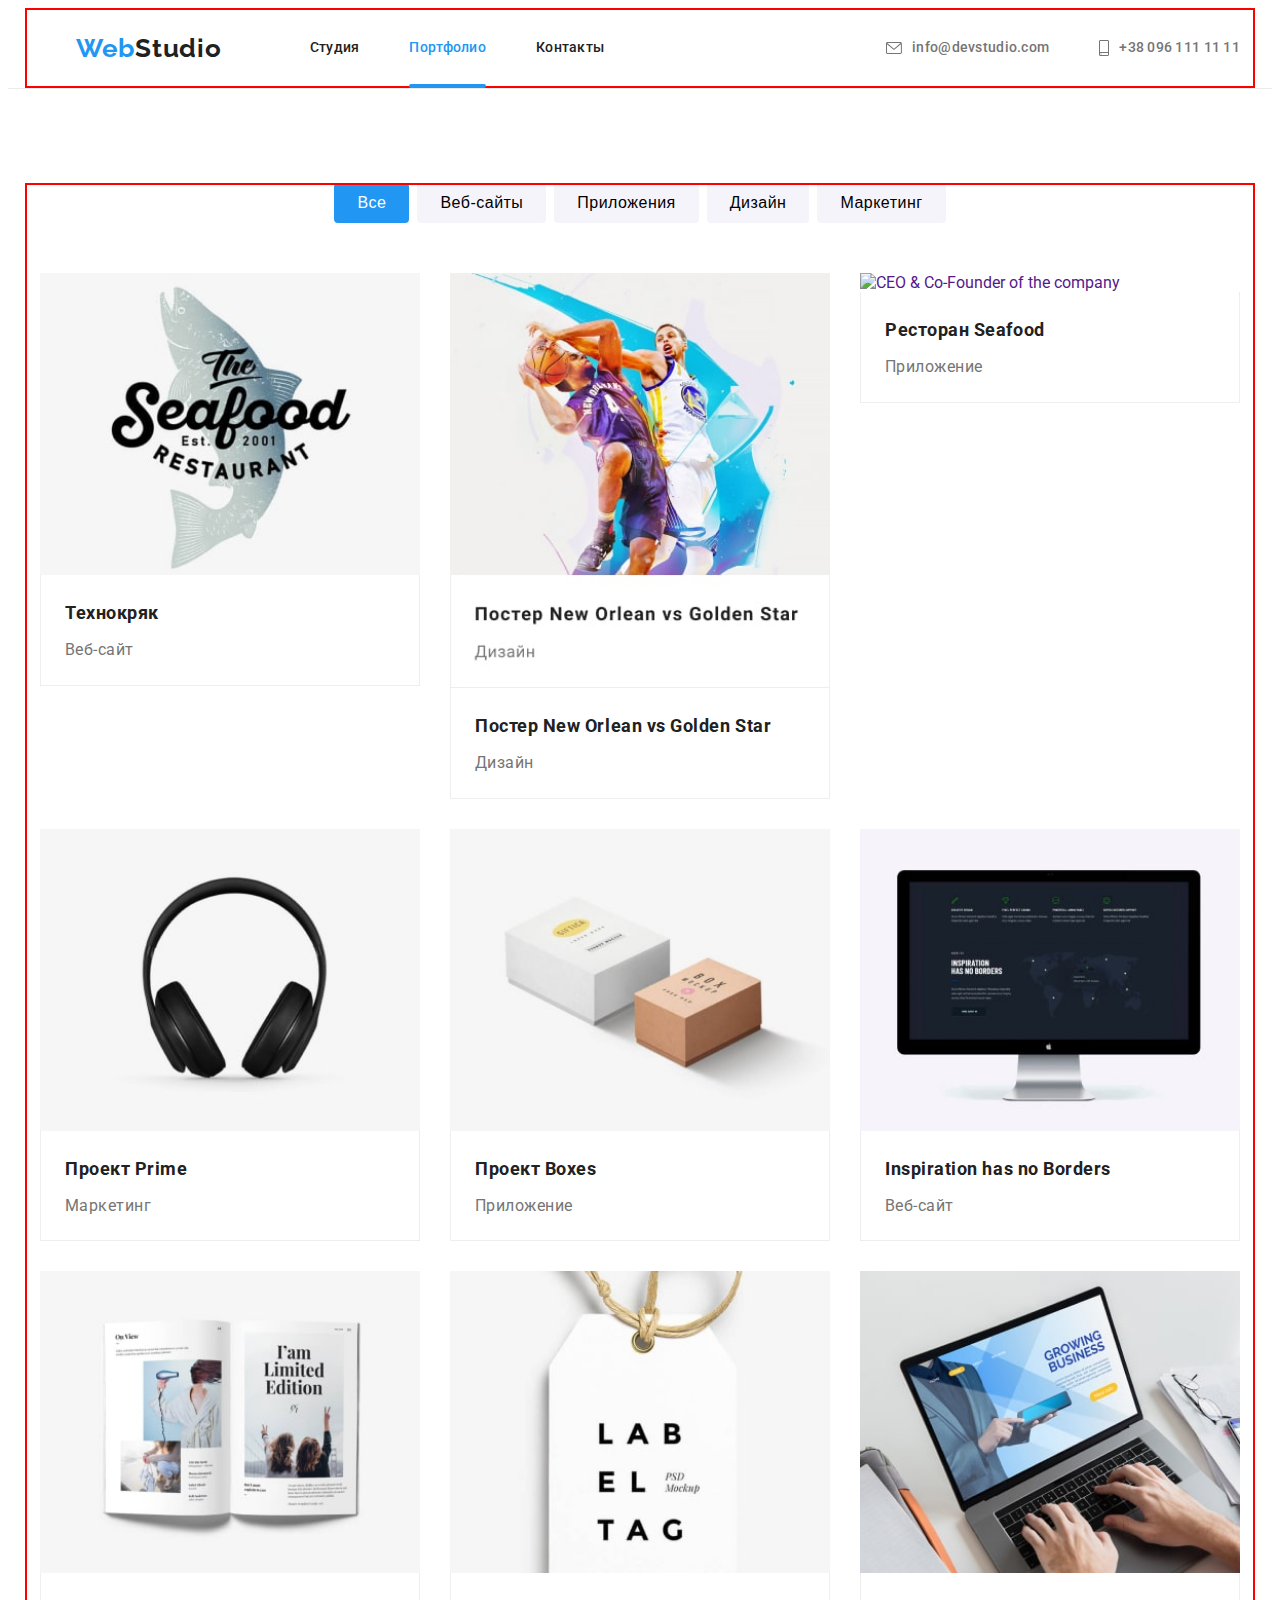
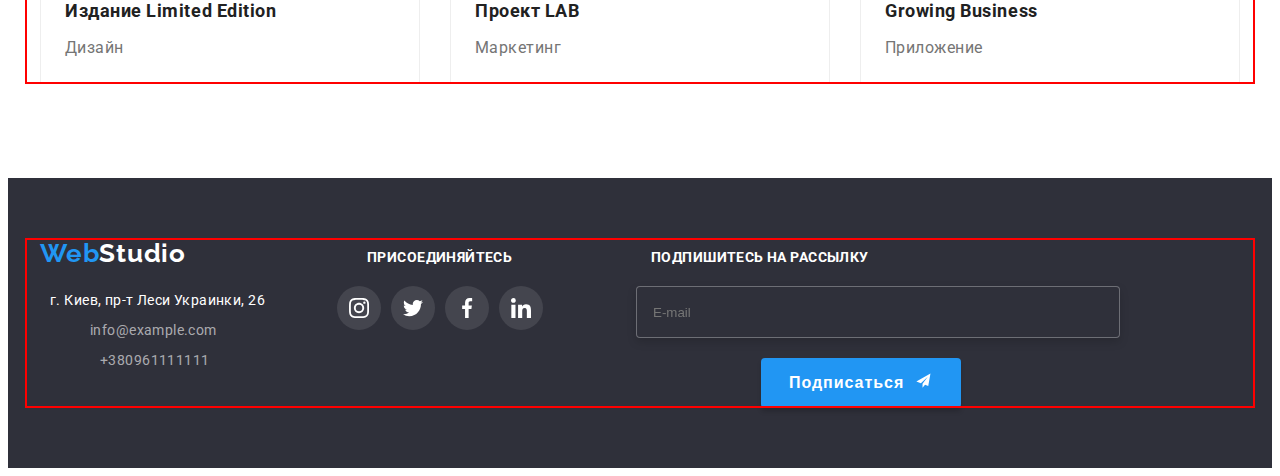
==== commit 8b3fff44: "qwerty" ====
--- a/portfolio.html
+++ b/portfolio.html
@@ -35,12 +35,12 @@
           >
           <ul class="nav-list list">
             <li class="nav-list__navigation">
-              <a href="./index.html" class="nav-list__link link current"
+              <a href="./index.html" class="nav-list__link link"
                 >Студия</a
               >
             </li>
             <li class="nav-list__navigation">
-              <a href="./portfolio.html" class="nav-list__link link"
+              <a href="./portfolio.html" class="nav-list__link link  current"
                 >Портфолио</a
               >
             </li>
@@ -111,12 +111,30 @@
             <li class="specifics-projects__item">
               <a class="cards link" href="">
                 <div class="cards-border">
-                  <img
-                    src="./images/img0.jpg"
-                    width="370"
-                    height="294"
-                    alt="technocrack"
-                  />
+                  <picture>
+                    <!-- Зображення для десктопа -->
+                    <source
+                      media="(min-width: 1280px)"
+                      srcset="./images/portfolio/card1-desktop-x1.jpg 1x, ./images/portfolio/card1-desktop-x2.jpg 2x"
+                    />
+                    <!-- Зображення для планшета -->
+                    <source
+                      media="(min-width: 768px)"
+                      srcset="./images/portfolio/card1-tablet-x1.jpg 1x, ./images/portfolio/card1-tablet-x2.jpg 2x"
+                    />
+                    <!-- Зображення для мобільних девайсів -->
+                    <source
+                      media="(max-width: 767px)"
+                      srcset="./images/portfolio/card1-mob-x1.jpg 1x, ./images/portfolio/card1-mob-x2.jpg 2x"
+                    />
+                    <img
+                      class="team-image"
+                      src="./images/img0.jpg"
+                      alt="CEO & Co-Founder of the company"
+                      loading="lazy"
+                    />
+                  </picture>    
+  
                     <p class="open-text">
                       Ресурс предлагает комплексные предложения с разным уровнем
                       функционала и сервисов. Все это позволит посетителю
@@ -134,12 +152,30 @@
             <li class="specifics-projects__item">
               <a class="cards link" href="">
                 <div class="cards-border">
-                  <img
-                    src="./images/img1.jpg"
-                    width="370"
-                    height="294"
-                    alt="poster new orlean vs golden star"
-                  />
+                  <picture>
+                    <!-- Зображення для десктопа -->
+                    <source
+                      media="(min-width: 1280px)"
+                      srcset="./images/portfolio/card2-desktop-x1.jpg 1x, ./images/portfolio/card2-desktop-x2.jpg 2x"
+                    />
+                    <!-- Зображення для планшета -->
+                    <source
+                      media="(min-width: 768px)"
+                      srcset="./images/portfolio/card2-tablet-x1.jpg 1x, ./images/portfolio/card2-tablet-x2.jpg 2x"
+                    />
+                    <!-- Зображення для мобільних девайсів -->
+                    <source
+                      media="(max-width: 767px)"
+                      srcset="./images/portfolio/card2-mob-x1.jpg 1x, ./images/portfolio/card2-mob-x2.jpg 2x"
+                    />
+                    <img
+                      class="team-image"
+                      src="./images/img1.jpg"
+                      alt="CEO & Co-Founder of the company"
+                      loading="lazy"
+                    />
+                  </picture>
+
                     <p class="open-text">
                       Ресурс предлагает комплексные предложения с разным уровнем
                       функционала и сервисов. Все это позволит посетителю
@@ -157,12 +193,30 @@
             <li class="specifics-projects__item">
               <a class="cards link" href="">
                 <div class="cards-border">
-                  <img
-                    src="./images/img2.jpg"
-                    width="370"
-                    height="294"
-                    alt="restoran seafood"
-                  />
+                  <picture>
+                    <!-- Зображення для десктопа -->
+                    <source
+                      media="(min-width: 1280px)"
+                      srcset="./images/portfolio/card3-desktop-x3.jpg 1x, ./images/portfolio/card3-desktop-x2.jpg 2x"
+                    />
+                    <!-- Зображення для планшета -->
+                    <source
+                      media="(min-width: 768px)"
+                      srcset="./images/portfolio/card3-tablet-x1.jpg 1x, ./images/portfolio/card3-tablet-x2.jpg 2x"
+                    />
+                    <!-- Зображення для мобільних девайсів -->
+                    <source
+                      media="(max-width: 767px)"
+                      srcset="./images/portfolio/card3-mob-x1.jpg 1x, ./images/portfolio/card3-mob-x2.jpg 2x"
+                    />
+                    <img
+                      class="team-image"
+                      src="./images/img2.jpg"
+                      alt="CEO & Co-Founder of the company"
+                      loading="lazy"
+                    />
+                  </picture>
+
                     <p class="open-text">
                       Ресурс предлагает комплексные предложения с разным уровнем
                       функционала и сервисов. Все это позволит посетителю
@@ -180,12 +234,30 @@
             <li class="specifics-projects__item">
               <a class="cards link" href="">
                 <div class="cards-border">
-                  <img
-                    src="./images/img3.jpg"
-                    width="370"
-                    height="294"
-                    alt="progect prime"
-                  />
+                  <picture>
+                    <!-- Зображення для десктопа -->
+                    <source
+                      media="(min-width: 1280px)"
+                      srcset="./images/portfolio/card4-desktop-x1.jpg 1x, ./images/portfolio/card4-desktop-x2.jpg 2x"
+                    />
+                    <!-- Зображення для планшета -->
+                    <source
+                      media="(min-width: 768px)"
+                      srcset="./images/portfolio/card4-tablet-x1.jpg 1x, ./images/portfolio/card4-tablet-x2.jpg 2x"
+                    />
+                    <!-- Зображення для мобільних девайсів -->
+                    <source
+                      media="(max-width: 767px)"
+                      srcset="./images/portfolio/card4-mob-x1.jpg 1x, ./images/portfolio/card4-mob-x2.jpg 2x"
+                    />
+                    <img
+                      class="team-image"
+                      src="./images/img3.jpg"
+                      alt="CEO & Co-Founder of the company"
+                      loading="lazy"
+                    />
+                  </picture>
+
                     <p class="open-text">
                       Ресурс предлагает комплексные предложения с разным уровнем
                       функционала и сервисов. Все это позволит посетителю
@@ -203,12 +275,30 @@
             <li class="specifics-projects__item">
               <a class="cards link" href="">
                 <div class="cards-border">
-                  <img
-                    src="./images/img4.jpg"
-                    width="370"
-                    height="294"
-                    alt="progect boxes"
-                  />
+                  <picture>
+                    <!-- Зображення для десктопа -->
+                    <source
+                      media="(min-width: 1280px)"
+                      srcset="./images/portfolio/card5-desktop-x1.jpg 1x, ./images/portfolio/card5-desktop-x2.jpg 2x"
+                    />
+                    <!-- Зображення для планшета -->
+                    <source
+                      media="(min-width: 768px)"
+                      srcset="./images/portfolio/card5-tablet-x1.jpg 1x, ./images/portfolio/card5-tablet-x2.jpg 2x"
+                    />
+                    <!-- Зображення для мобільних девайсів -->
+                    <source
+                      media="(max-width: 767px)"
+                      srcset="./images/portfolio/card5-mob-x1.jpg 1x, ./images/portfolio/card5-mob-x2.jpg 2x"
+                    />
+                    <img
+                      class="team-image"
+                      src="./images/img4.jpg"
+                      alt="CEO & Co-Founder of the company"
+                      loading="lazy"
+                    />
+                  </picture>
+
                     <p class="open-text">
                       Ресурс предлагает комплексные предложения с разным уровнем
                       функционала и сервисов. Все это позволит посетителю
@@ -226,12 +316,30 @@
             <li class="specifics-projects__item">
               <a class="cards link" href="">
                 <div class="cards-border">
-                  <img
-                    src="./images/img5.jpg"
-                    width="370"
-                    height="294"
-                    alt="inspiration has no borders"
-                  />
+                  <picture>
+                    <!-- Зображення для десктопа -->
+                    <source
+                      media="(min-width: 1280px)"
+                      srcset="./images/portfolio/card6-desktop-x1.jpg 1x, ./images/portfolio/card6-desktop-x2.jpg 2x"
+                    />
+                    <!-- Зображення для планшета -->
+                    <source
+                      media="(min-width: 768px)"
+                      srcset="./images/portfolio/card6-tablet-x1.jpg 1x, ./images/portfolio/card6-tablet-x2.jpg 2x"
+                    />
+                    <!-- Зображення для мобільних девайсів -->
+                    <source
+                      media="(max-width: 767px)"
+                      srcset="./images/portfolio/card6-mob-x1.jpg 1x, ./images/portfolio/card6-mob-x2.jpg 2x"
+                    />
+                    <img
+                      class="team-image"
+                      src="./images/img5.jpg"
+                      alt="CEO & Co-Founder of the company"
+                      loading="lazy"
+                    />
+                  </picture>
+ 
                     <p class="open-text">
                       Ресурс предлагает комплексные предложения с разным уровнем
                       функционала и сервисов. Все это позволит посетителю
@@ -249,12 +357,30 @@
             <li class="specifics-projects__item">
               <a class="cards link" href="">
                 <div class="cards-border">
-                  <img
-                    src="./images/img6.jpg"
-                    width="370"
-                    height="294"
-                    alt="edition limited edition"
-                  />
+                  <picture>
+                    <!-- Зображення для десктопа -->
+                    <source
+                      media="(min-width: 1280px)"
+                      srcset="./images/portfolio/card7-desktop-x1.jpg 1x, ./images/portfolio/card7-desktop-x2.jpg 2x"
+                    />
+                    <!-- Зображення для планшета -->
+                    <source
+                      media="(min-width: 768px)"
+                      srcset="./images/portfolio/card7-tablet-x1.jpg 1x, ./images/portfolio/card7-tablet-x2.jpg 2x"
+                    />
+                    <!-- Зображення для мобільних девайсів -->
+                    <source
+                      media="(max-width: 767px)"
+                      srcset="./images/portfolio/card7-mob-x1.jpg 1x, ./images/portfolio/card7-mob-x2.jpg 2x"
+                    />
+                    <img
+                      class="team-image"
+                      src="./images/img6.jpg"
+                      alt="CEO & Co-Founder of the company"
+                      loading="lazy"
+                    />
+                  </picture>
+
                     <p class="open-text">
                       Ресурс предлагает комплексные предложения с разным уровнем
                       функционала и сервисов. Все это позволит посетителю
@@ -272,12 +398,30 @@
             <li class="specifics-projects__item">
               <a class="cards link" href="">
                 <div class="cards-border">
-                  <img
-                    src="./images/img7.jpg"
-                    width="370"
-                    height="294"
-                    alt="progect LAB"
-                  />
+                  <picture>
+                    <!-- Зображення для десктопа -->
+                    <source
+                      media="(min-width: 1280px)"
+                      srcset="./images/portfolio/card8-desktop-x1.jpg 1x, ./images/portfolio/card8-desktop-x2.jpg 2x"
+                    />
+                    <!-- Зображення для планшета -->
+                    <source
+                      media="(min-width: 768px)"
+                      srcset="./images/portfolio/card8-tablet-x1.jpg 1x, ./images/portfolio/card8-tablet-x2.jpg 2x"
+                    />
+                    <!-- Зображення для мобільних девайсів -->
+                    <source
+                      media="(max-width: 767px)"
+                      srcset="./images/portfolio/card8-mob-x1.jpg 1x, ./images/portfolio/card8-mob-x2.jpg 2x"
+                    />
+                    <img
+                      class="team-image"
+                      src="./images/img7.jpg"
+                      alt="CEO & Co-Founder of the company"
+                      loading="lazy"
+                    />
+                  </picture>
+
                     <p class="open-text">
                       Ресурс предлагает комплексные предложения с разным уровнем
                       функционала и сервисов. Все это позволит посетителю
@@ -295,12 +439,29 @@
             <li class="specifics-projects__item">
               <a class="cards link" href="">
                 <div class="cards-border">
-                  <img
-                    src="./images/img8.jpg"
-                    width="370"
-                    height="294"
-                    alt="growing business"
-                  />
+                  <picture>
+                    <!-- Зображення для десктопа -->
+                    <source
+                      media="(min-width: 1280px)"
+                      srcset="./images/portfolio/card9-desktop-x1.jpg 1x, ./images/portfolio/card9-desktop-x2.jpg 2x"
+                    />
+                    <!-- Зображення для планшета -->
+                    <source
+                      media="(min-width: 768px)"
+                      srcset="./images/portfolio/card9-tablet-x1.jpg 1x, ./images/portfolio/card9-tablet-x2.jpg 2x"
+                    />
+                    <!-- Зображення для мобільних девайсів -->
+                    <source
+                      media="(max-width: 767px)"
+                      srcset="./images/portfolio/card9-mob-x1.jpg 1x, ./images/portfolio/card9-mob-x2.jpg 2x"
+                    />
+                    <img
+                      class="team-image"
+                      src="./images/img8.jpg"
+                      alt="CEO & Co-Founder of the company"
+                      loading="lazy"
+                    />
+                  </picture>
                     <p class="open-text">
                       Ресурс предлагает комплексные предложения с разным уровнем
                       функционала и сервисов. Все это позволит посетителю
--- a/css/main.min.css
+++ b/css/main.min.css
@@ -1 +1 @@
-:root{--first-text-color: #212121;--secondary-text-color: #757575;--white-text-color: #ffffff;--blue-text-color: #2196f3;--items: 1;--indent: 30px}.visuality-hiden{position:absolute;white-space:nowrap;width:1px;height:1px;overflow:hidden;border:0;padding:0;clip:rect(0 0 0 0);clip-path:inset(50%);margin:-1px}.btn-header{position:absolute;width:1px;height:1px;margin:-1px;border:0;padding:0;white-space:nowrap;clip-path:inset(100%);clip:rect(0 0 0 0);overflow:hidden}h1,h2,h3,h4,h5,h6,p{margin:0}.link{text-decoration:none}.list{padding:0;margin:0;list-style:none}img{display:block;width:100%;height:auto}.container{margin-left:auto;margin-right:auto;padding-left:15px;padding-right:15px;outline:2px solid red;outline-offset:-2px}@media screen and (min-width: 480px){.container{width:480px}}@media screen and (min-width: 768px){.container{width:768px}}@media screen and (min-width: 1200px){.container{width:1200px}}@media screen and (max-width: 1199px){.section.container{display:none}}.page-body{background-color:var(--white-text-color);font-family:"Roboto";color:var(--first-text-color)}.page-body.no-scroll{overflow:hidden}.section{padding-bottom:94px;padding-top:94px}@media screen and (max-width: 1199px){.section{padding-bottom:60px;padding-top:60px}}.buttons{background-color:var(--blue-text-color);font-family:"Roboto";font-weight:700;font-size:16px;line-height:1.87;color:var(--white-text-color);cursor:pointer;align-items:center;text-align:center;letter-spacing:.06em;border:1px solid rgba(0,0,0,0);border-radius:4px;min-width:200px;height:50px;display:block;margin:0 auto}.buttons:hover,.buttons:focus{background-color:#188ce8;color:#fff;transition:drop-shadow(0px 4px 4px rgba(0, 0, 0, 0.25));transition:color 250ms cubic-bezier(0.4, 0, 0.2, 1)}.filters-button{margin-bottom:50px;display:flex;flex-wrap:wrap;gap:8px}@media screen and (min-width: 768px){.filters-button{justify-content:center}}.filters{font-weight:500;font-size:16px;line-height:1.62;display:inline-block;border-radius:4px;padding:6px 22px;cursor:pointer;letter-spacing:.03em;background-color:#f5f4fa;border:1px solid rgba(0,0,0,0);transition:color 250ms cubic-bezier(0.4, 0, 0.2, 1);background-color:250ms cubic-bezier(0.4, 0, 0.2, 1)}.filters:hover,.filters:focus{background-color:#2196f3;color:#fff}.filters.active{background-color:#2196f3;color:#fff}.send-button{display:inline-flex;align-items:center;width:200px;height:50px;margin-left:12px;padding:10px 28px;cursor:pointer;font-weight:700;font-size:16px;line-height:1.87;letter-spacing:.06em;color:#fff;background-color:#2196f3;box-shadow:0px 4px 4px rgba(0,0,0,.15);border-radius:4px;border:rgba(0,0,0,0)}@media screen and (min-width: 480px){.send-button{margin-left:12px}}@media screen and (min-width: 768px){.send-button{margin-left:125px}}.icon-send{margin-left:10px;fill:#fff}.site-nav__logo{font-family:"Raleway";font-weight:700;font-size:26px;line-height:1.19em;letter-spacing:.03em;color:var(--blue-text-color);text-decoration:none;padding-top:16px;padding-bottom:16px}@media screen and (max-width: 1199px){.div-logo{display:flex;justify-content:center}}.page-footer__logo{font-family:"Raleway";font-weight:700;font-size:26px;line-height:1.19em;letter-spacing:.03em;color:var(--blue-text-color);text-decoration:none}.site-nav__blue{color:var(--blue-text-color)}.site-nav__black{color:var(--first-text-color)}.page-footer__white{color:var(--white-text-color)}.page-footer__blue{color:var(--blue-text-color)}.social-links{list-style:none;text-decoration:none;display:flex;padding:0%;justify-content:center}.item-icon{margin-right:10px;list-style:none}.icons{width:44px;height:44px;background-color:#fff;border-radius:50%;display:flex;align-items:center;justify-content:center;color:#afb1b8;transition:color 250ms cubic-bezier(0.4, 0, 0.2, 1),background-color 250ms cubic-bezier(0.4, 0, 0.2, 1)}.icons:hover,.icons:focus{background-color:#2196f3;color:#fff}.social-icon{width:20px;height:20px;fill:currentColor}.footer-soc-links{display:flex;justify-content:center}@media screen and (max-width: 1199px){.footer-soc-links{justify-content:center}}.footer-item-icons:not(:last-child){margin-right:10px}.footer-item-icons{border-radius:50%}.footer-icons{width:44px;height:44px;background-color:rgba(255,255,255,.1);border-radius:50%;display:flex;align-items:center;justify-content:center;transition:color 250ms cubic-bezier(0.4, 0, 0.2, 1),background-color 250ms cubic-bezier(0.4, 0, 0.2, 1)}.footer-icons:hover,.footer-icons:focus{background-color:#2196f3}.footer-soc-icon{width:20px;height:20px;fill:#fff}.svg-container{fill:currentColor;margin-right:10px}.client-logos{display:flex;justify-content:center;margin-left:auto;margin-right:auto;margin-top:50px;padding:0}@media screen and (min-width: 480px){.client-logos{margin-bottom:0;flex-wrap:wrap}}@media screen and (min-width: 768px){.client-logos{flex-wrap:wrap}}@media screen and (max-width: 1199px){.client-logos{gap:30px}}@media screen and (min-width: 1200px){.client-logos{list-style:none;margin-right:-30px}}@media screen and (min-width: 320px){.clients-box{list-style:none}}@media screen and (min-width: 1200px){.clients-box{width:1200px;flex-basis:calc(16.6666666667% - 30px);margin-right:30px}}.clients-logo:hover{border:1px solid #2196f3;color:#2196f3}.clients-logo:focus{border:1px solid #2196f3}.clients-logo{width:210px;height:92px;color:#afb1b8;border:1px solid #afb1b8;background-color:#fff;display:flex;align-items:center;justify-content:center;border-radius:4px;transition:color 250ms cubic-bezier(0.4, 0, 0.2, 1),border-color 250ms cubic-bezier(0.4, 0, 0.2, 1)}@media screen and (min-width: 1200px){.clients-logo{width:170px}}.clients-icons{fill:currentColor}.clients-logo:hover .clients-icons{fill:#2196f3}.clients-logo:focus .clients-icons{fill:#2196f3}.client-header{font-weight:700;font-size:36px;line-height:1.16;text-align:center;letter-spacing:.03em;color:#212121}.footer-title-send{margin-bottom:20px;font-weight:700;font-size:14px;line-height:1.14;letter-spacing:.03em;text-transform:uppercase}@media screen and (max-width: 1199px){.footer-title-send{display:flex;justify-content:center}}.modal-title{font-weight:700;font-size:20px;line-height:1.15;text-align:center;letter-spacing:.03em;margin-bottom:12px}.title{font-weight:900;font-size:44px;line-height:1.36;text-align:center;letter-spacing:.06em;text-transform:uppercase;margin-bottom:30px;color:var(--white-text-color)}@media screen and (max-width: 1199px){.title{font-size:26px}}.specifics-title{font-weight:700;font-size:14px;line-height:1.14;margin-bottom:10px;letter-spacing:.03em;color:var(--first-text-color)}@media screen and (max-width: 767px){.specifics-title{text-align:center}}.work-title{font-weight:700;font-size:36px;line-height:1.16;text-align:center;letter-spacing:.03em;margin-bottom:50px;color:var(--first-text-color)}@media screen and (max-width: 1199px){.work-title{display:none}}.work-title-command{font-weight:700;font-size:36px;line-height:1.16;text-align:center;letter-spacing:.03em;margin-bottom:50px}.specifics-title-team{font-weight:500;font-size:16px;line-height:1.18;margin-top:30px;margin-bottom:10px;text-align:center;letter-spacing:.06em;color:var(--first-text-color)}.footer-title{font-weight:700;font-size:14px;line-height:1.14;letter-spacing:.03em;color:#fff;margin-bottom:20px}@media screen and (min-width: 480px){.footer-title{margin-left:30px}}.cards-title{font-weight:700;font-size:18px;line-height:2;letter-spacing:.03em;margin-bottom:4px;color:var(--first-text-color)}.card{justify-content:center;padding-top:94px}.cards{display:block}.cards:hover{box-shadow:0px 1px 1px rgba(0,0,0,.12),0px 4px 4px rgba(0,0,0,.06),1px 4px 6px rgba(0,0,0,.16)}.cards-border{position:relative;overflow:hidden}.cards:hover .open-text{transform:translateY(0%)}.card-content{padding:20px 24px;border:1px solid #eee;border-top:none}.cards-text{font-weight:400;font-size:16px;line-height:1.87;letter-spacing:.03em;margin:0;color:var(--secondary-text-color)}.workers__card-workers{background-color:#fff;box-shadow:0px 1px 3px rgba(0,0,0,.12),0px 1px 1px rgba(0,0,0,.14),0px 2px 1px rgba(0,0,0,.2);padding-bottom:30px;border-radius:0px 0px 4px 4px}.open-text{position:absolute;top:0;background-color:rgba(33,150,243,.9);color:#fff;font-weight:400;font-size:18px;line-height:1.55;padding:63px 24px;height:101%;transform:translateY(100%);transition:transform 250ms cubic-bezier(0.4, 0, 0.2, 1)}.specifics-projects{display:flex;flex-wrap:wrap;gap:var(--indent)}@media screen and (min-width: 768px){.specifics-projects{--items: 2}}@media screen and (min-width: 1200px){.specifics-projects{--items: 3}}.specifics-projects__item{width:calc((100% - var(--indent)*(var(--items) - 1))/var(--items))}.specifics-team{font-weight:400;font-size:16px;line-height:1.18;text-align:center;margin-bottom:16px;letter-spacing:.03em;color:#757575}.workers{display:flex;gap:30px;flex-wrap:wrap;align-items:center}@media screen and (min-width: 768px){.workers__element{width:354px}}@media screen and (min-width: 1200px){.workers__element{width:270px}}.work-list{display:flex;gap:30px}.work-list__projects{width:370px;position:relative}@media screen and (max-width: 1199px){.work-list__projects{display:none}}.thumb{position:absolute;bottom:0;left:0;width:370px;height:70px;background-color:rgba(47,48,58,.8);display:flex;justify-content:center;align-items:center}.add-text{display:flex;justify-content:center;align-items:center;color:#fff;font-weight:700;font-size:14px;line-height:1.17;align-self:center}.worker-container{background-color:#f5f4fa;padding-top:60px;padding-bottom:60px}@media screen and (min-width: 1200px){.worker-container{padding-top:94px;padding-bottom:94px}}.specifics{font-weight:400;font-size:14px;line-height:1.71;letter-spacing:.03em;color:var(--secondary-text-color)}@media screen and (max-width: 767px){.specifics{margin-bottom:30px}}@media screen and (min-width: 768px){.specifics{margin-bottom:10px}}.general-list__spec-icon{height:120px;background-color:#f5f4fa;border-radius:4px;margin-bottom:30px;display:flex;align-items:center;justify-content:center}@media screen and (min-width: 480px){.general-list__spec-icon{width:450px}}@media screen and (min-width: 768px){.general-list__spec-icon{width:354px}}@media screen and (min-width: 1200px){.general-list__spec-icon{width:270px}}.general-list__icon-box{width:70px;height:70px}@media screen and (min-width: 768px){.general-list{display:flex;flex-wrap:wrap;gap:30px}}@media screen and (min-width: 480px){.general-list__item{max-width:450px}}@media screen and (min-width: 768px){.general-list__item{max-width:354px}}@media screen and (min-width: 1200px){.general-list__item{max-width:calc(25% - 30px)}}.name-thumb{display:block;margin-bottom:4px;font-weight:400;font-size:12px;line-height:1.16;letter-spacing:.01em;color:#757575}.name-thumb:focus{border-color:#2196f3}.stroke-thumb{margin-bottom:10px}.stroke-name-thumb{position:relative;display:block}.stroke-name{padding-left:42px;outline:none;width:100%;height:40px;left:576px;top:314px;border:1px solid rgba(33,33,33,.2);border-radius:4px;background-color:rgba(0,0,0,0);outline:rgba(0,0,0,0)}.stroke-name-text{padding:12px;width:100%;height:120px;border:1px solid rgba(33,33,33,.2);border-radius:4px;background-color:rgba(0,0,0,0);outline:rgba(0,0,0,0);resize:none}.stroke-name-text:hover{border-color:#2196f3}.stroke-name-text:focus{border-color:#2196f3}.stroke-name:hover{border-color:#2196f3}.stroke-name:focus{border-color:#2196f3}.name-icon{left:12px;position:absolute;top:50%;transform:translateY(-50%)}.stroke-name:hover+.name-icon{fill:#2196f3}.stroke-name:focus+.name-icon{fill:#2196f3;border-color:#2196f3}textarea{width:448px;height:120px;font-weight:400;font-size:12px;line-height:1.16;letter-spacing:.01em;color:rgba(117,117,117,.5)}.rules{font-weight:400;font-size:14px;line-height:1.71;letter-spacing:.03em;margin-left:5px;color:#2196f3}.input-check:checked+.check-text span{background-color:#2196f3;border:none}.input-check:checked+.check-text .check-icon{fill:var(--white-text-color)}.check-text{display:flex;justify-content:center;align-items:center;margin-top:20px;font-weight:400;font-size:14px;line-height:1.71;letter-spacing:.03em}.check-text span{width:16px;height:15px;border:1px solid #757575;border-radius:2px;margin-right:7px;display:flex;align-items:center;justify-content:center}.check-icon{fill:rgba(0,0,0,0)}.text-span{font-weight:400;font-size:14px;line-height:1.71;letter-spacing:.03em;color:#757575}.modal-button-input{display:block;width:200px;height:50px;color:#fff;background-color:#2196f3;margin-top:30px;margin-left:auto;margin-right:auto;box-shadow:0px 4px 4px rgba(0,0,0,.15);border-radius:4px;border:1px solid rgba(0,0,0,0);cursor:pointer;font-weight:700;font-size:16px;line-height:1.87;align-items:center;text-align:center}.backdrop{position:fixed;top:0;left:0;width:100%;height:100%;background:rgba(0,0,0,.2);transition:opacity 250ms cubic-bezier(0.4, 0, 0.2, 1)}.backdrop.is-hidden{opacity:0;pointer-events:none}.backdrop.is-hidden .modal{transform:translate(0%, -50%) rotate(0)}.modal{width:528px;padding:40px;background-color:#fff;position:absolute;top:50%;left:50%;transform:translate(-50%, -50%) rotate(360deg);background-color:#fff;box-shadow:0px 1px 3px rgba(0,0,0,.12),0px 1px 1px rgba(0,0,0,.14),0px 2px 1px rgba(0,0,0,.2);border-radius:4px;transition:transform 250ms cubic-bezier(0.4, 0, 0.2, 1)}.modal-close-button{position:absolute;top:8px;right:8px;width:30px;height:30px;border-radius:50%;background-color:#fff;border:1px solid rgba(0,0,0,.1);cursor:pointer;display:flex;align-items:center;justify-content:center}.modal-close-button::after{content:"";position:absolute;left:0;bottom:0;display:block;width:521px;height:581px;transform:scaleX(0);transition:color 250ms cubic-bezier(0.4, 0, 0.2, 1),fill 250ms cubic-bezier(0.4, 0, 0.2, 1)}.modal-close-button:hover::after{transform:scaleX(1)}.icon-close{width:18px;height:18px;fill:#212121}.modal-close-button:hover .icon-close{fill:#2196f3}.modal-close-button:focus .icon-close{fill:#2196f3}.email-input{flex-direction:column}@media screen and (min-width: 768px){.email-input{justify-content:center}}@media screen and (min-width: 1200px){.email-input{margin-left:93px}}.input-text{width:358px;height:50px;color:rgba(255,255,255,.6);background-color:#2f303a;border:1px solid rgba(255,255,255,.3);filter:drop-shadow(0px 4px 4px rgba(0, 0, 0, 0.15));border-radius:4px;padding:0 16px;outline:rgba(0,0,0,0)}@media screen and (max-width: 1199px){.input-text{width:450px;margin-bottom:20px}}.mobile-form{display:flex;flex-wrap:wrap;justify-content:center}@media screen and (min-width: 768px){.mobile-form{flex-direction:column}}.page-footer{padding-top:60px;padding-bottom:60px;background-color:#2f303a;color:var(--white-text-color)}.logo-footer{font-family:"Raleway";font-weight:700;font-size:26px;line-height:1.19em;letter-spacing:.03em;display:block;justify-content:flex-start;color:var(--blue-text-color);text-decoration:none;margin-bottom:20px}.text-address{width:227px;font-style:normal;display:block;color:var(--white-text-color);margin-top:20px}@media screen and (max-width: 1199px){.text-address{display:block}}.address{font-family:"Roboto";font-weight:400;font-size:14px;line-height:1.71;letter-spacing:.03em;margin:0;width:231px;height:21px;color:#fff}@media screen and (max-width: 1199px){.address{justify-content:center}}.text-email{display:block;font-weight:400;font-size:14px;line-height:1.71;letter-spacing:.03em;text-decoration:none;margin-bottom:9px;margin-top:9px;width:231px;height:21px;color:rgba(255,255,255,.6);transition:color 250ms cubic-bezier(0.4, 0, 0.2, 1)}.text-email{color:rgba(255,255,255,.6)}.text-email:hover,.text-email:focus{color:#2196f3}.text-telephone{display:block;font-weight:400;font-size:14px;line-height:1.71;letter-spacing:.03em;text-decoration:none;width:231px;height:21px;color:rgba(255,255,255,.6)}.text-telephone:hover,.text-telephone:focus{color:#2196f3;transition:color 250ms cubic-bezier(0.4, 0, 0.2, 1)}.footer-container{display:flex;flex-wrap:wrap}@media screen and (min-width: 480px){.footer-container{justify-content:space-around}}@media screen and (min-width: 1200px){.footer-container{justify-content:flex-start;align-items:baseline}}.flex-container{display:flex}.join{margin-left:70px}@media screen and (min-width: 480px){.join{margin-left:18px}}@media screen and (max-width: 1199px){.join{padding-top:60px;margin-bottom:60px}}.menu-burger{display:inline-flex;align-items:center;justify-content:center;width:40px;height:40px;background-color:rgba(0,0,0,0);border:none}@media screen and (min-width: 768px){.menu-burger{display:none}}.menu-burger.js-close-menu{position:absolute;top:10px;right:15px}.mobile-menu{display:flex;flex-direction:column;position:fixed;top:0;left:0;background-color:#fff;width:100%;height:100%;padding:48px 40px;transform:translateX(100%);transition:transform 500ms}.mobile-menu.is-open{transform:translateX(0)}.mobile-menu-nav{margin-bottom:auto}.mobile-menu-nav-item{margin-bottom:32px}.mobile-menu-nav-link{font-weight:500;font-size:40px;line-height:1.175;letter-spacing:.02em;color:#212121}.mobile-menu-nav-link.current{color:#2196f3}.mobile-menu-contacts{margin-bottom:64px}.mobile-menu-contacts-item{margin-bottom:32px}.mobile-menu-contacts-link{font-weight:500;font-size:24px;line-height:1.1666666667;letter-spacing:.02em;color:#757575}.mobile-menu-contacts-link.current{color:#2196f3}@media screen and (min-width: 480px){.mobile-menu-contacts-link.current{font-size:34px}}.mobile-menu-social{display:flex;flex-wrap:wrap;gap:10px}.mobile-menu-social-link{font-weight:500;font-size:18px;line-height:1.2222222222;letter-spacing:.02em;color:#2196f3;border-right:1px solid rgba(33,33,33,.2);padding-right:10px}.line{border-bottom:1px solid #ececec}.page-header{background-color:var(--white-text-color)}@media screen and (min-width: 768px){.header-container{display:flex;align-items:center;justify-content:space-between}}.site-nav{display:flex;align-items:center}@media screen and (max-width: 480px){.site-nav{margin:0}}@media screen and (max-width: 767px){.site-nav{align-items:center;display:flex;justify-content:space-between}}@media screen and (min-width: 768px){.site-nav{width:768px}}@media screen and (min-width: 1200px){.site-nav{width:1200px;display:flex;justify-content:center;align-items:center}}.nav-list{margin-left:93px;display:flex}@media screen and (max-width: 767px){.nav-list{display:none}}@media screen and (min-width: 768px){.nav-list{margin-left:88px}}.nav-list__navigation:not(:last-child){margin-right:50px}.nav-list__link{font-family:"Roboto";font-weight:500;font-size:14px;line-height:1.14;letter-spacing:.02em;padding:32px 0;display:block;position:relative;color:var(--first-text-color);transition:color 250ms cubic-bezier(0.4, 0, 0.2, 1)}@media screen and (min-width: 768px){.nav-list__link{align-items:center;justify-content:flex-end}}.nav-list__link:hover,.nav-list__link:focus{color:var(--blue-text-color)}.nav-list__link.current{color:var(--blue-text-color)}.nav-list__link.current::after{content:"";position:absolute;width:100%;height:4px;left:0;bottom:0;background-color:var(--blue-text-color);display:block;border-radius:2px}@media screen and (max-width: 767px){.contacts{display:none}}@media screen and (min-width: 1200px){.contacts{width:1200px;display:flex;justify-content:flex-end;margin-left:auto;align-items:center}}.contacts__item:not(:last-child){margin-bottom:10px}@media screen and (min-width: 1200px){.contacts__item:not(:last-child){margin-right:50px;margin-bottom:0}}.contacts__link{display:flex;align-items:center;font-weight:500;font-size:12px;line-height:1.14;letter-spacing:.02em;color:#757575;transition:color 250ms cubic-bezier(0.4, 0, 0.2, 1)}.contacts__link:hover,.contacts__link:focus{color:var(--blue-text-color)}@media screen and (min-width: 1200px){.contacts__link{font-size:14px}}@media screen and (min-width: 1200px){.icon-mail{width:16px;height:12px}}@media screen and (min-width: 1200px){.icon-tel{width:10px;height:16px}}.hero{max-width:1600px;margin:0 auto;background-color:#c4c4c4;background-image:linear-gradient(rgba(47, 48, 58, 0.4), rgba(47, 48, 58, 0.4)),url(../images/Img-backround-hero.jpg);padding-bottom:118px;padding-top:118px;background-position:center}@media screen and (min-width: 480px){.hero .hero{background-position:center}}@media screen and (min-width: 1200px){.hero{padding-bottom:200px;padding-top:200px}}.work-section{padding-top:0}@media screen and (max-width: 1199px){.work-section{display:none}}/*# sourceMappingURL=main.min.css.map */+:root{--first-text-color: #212121;--secondary-text-color: #757575;--white-text-color: #ffffff;--blue-text-color: #2196f3;--items: 1;--indent: 30px}.visuality-hiden{position:absolute;white-space:nowrap;width:1px;height:1px;overflow:hidden;border:0;padding:0;clip:rect(0 0 0 0);clip-path:inset(50%);margin:-1px}.btn-header{position:absolute;width:1px;height:1px;margin:-1px;border:0;padding:0;white-space:nowrap;clip-path:inset(100%);clip:rect(0 0 0 0);overflow:hidden}h1,h2,h3,h4,h5,h6,p{margin:0}.link{text-decoration:none}.list{padding:0;margin:0;list-style:none}img{display:block;width:100%;height:auto}.container{margin-left:auto;margin-right:auto;padding-left:15px;padding-right:15px;outline:2px solid red;outline-offset:-2px}@media screen and (min-width: 480px){.container{width:480px}}@media screen and (min-width: 768px){.container{width:768px}}@media screen and (min-width: 1200px){.container{width:1200px}}@media screen and (max-width: 1199px){.section.container{display:none}}.page-body{background-color:var(--white-text-color);font-family:"Roboto";color:var(--first-text-color)}.page-body.no-scroll{overflow:hidden}.section{padding-bottom:94px;padding-top:94px}@media screen and (max-width: 1199px){.section{padding-bottom:60px;padding-top:60px}}.buttons{background-color:var(--blue-text-color);font-family:"Roboto";font-weight:700;font-size:16px;line-height:1.87;color:var(--white-text-color);cursor:pointer;align-items:center;text-align:center;letter-spacing:.06em;border:1px solid rgba(0,0,0,0);border-radius:4px;min-width:200px;height:50px;display:block;margin:0 auto}.buttons:hover,.buttons:focus{background-color:#188ce8;color:#fff;transition:drop-shadow(0px 4px 4px rgba(0, 0, 0, 0.25));transition:color 250ms cubic-bezier(0.4, 0, 0.2, 1)}.filters-button{margin-bottom:50px;display:flex;flex-wrap:wrap;gap:8px}@media screen and (min-width: 768px){.filters-button{justify-content:center}}.filters{font-weight:500;font-size:16px;line-height:1.62;display:inline-block;border-radius:4px;padding:6px 22px;cursor:pointer;letter-spacing:.03em;background-color:#f5f4fa;border:1px solid rgba(0,0,0,0);transition:color 250ms cubic-bezier(0.4, 0, 0.2, 1);background-color:250ms cubic-bezier(0.4, 0, 0.2, 1)}.filters:hover,.filters:focus{background-color:#2196f3;color:#fff}.filters.active{background-color:#2196f3;color:#fff}.send-button{display:inline-flex;align-items:center;width:200px;height:50px;margin-left:12px;padding:10px 28px;cursor:pointer;font-weight:700;font-size:16px;line-height:1.87;letter-spacing:.06em;color:#fff;background-color:#2196f3;box-shadow:0px 4px 4px rgba(0,0,0,.15);border-radius:4px;border:rgba(0,0,0,0)}@media screen and (min-width: 480px){.send-button{margin-left:12px}}@media screen and (min-width: 768px){.send-button{margin-left:125px}}.icon-send{margin-left:10px;fill:#fff}.site-nav__logo{font-family:"Raleway";font-weight:700;font-size:26px;line-height:1.19em;letter-spacing:.03em;color:var(--blue-text-color);text-decoration:none;padding-top:16px;padding-bottom:16px}@media screen and (min-width: 320px){.div-logo{margin-left:50px}}@media screen and (min-width: 480px){.div-logo{margin-left:0}}@media screen and (max-width: 1199px){.div-logo{display:flex;justify-content:center}}.page-footer__logo{font-family:"Raleway";font-weight:700;font-size:26px;line-height:1.19em;letter-spacing:.03em;color:var(--blue-text-color);text-decoration:none}.site-nav__blue{color:var(--blue-text-color)}.site-nav__black{color:var(--first-text-color)}.page-footer__white{color:var(--white-text-color)}.page-footer__blue{color:var(--blue-text-color)}.social-links{list-style:none;text-decoration:none;display:flex;padding:0%;justify-content:center}.item-icon{margin-right:10px;list-style:none}.icons{width:44px;height:44px;background-color:#fff;border-radius:50%;display:flex;align-items:center;justify-content:center;color:#afb1b8;transition:color 250ms cubic-bezier(0.4, 0, 0.2, 1),background-color 250ms cubic-bezier(0.4, 0, 0.2, 1)}.icons:hover,.icons:focus{background-color:#2196f3;color:#fff}.social-icon{width:20px;height:20px;fill:currentColor}.footer-soc-links{display:flex;justify-content:center}@media screen and (max-width: 1199px){.footer-soc-links{justify-content:center}}.footer-item-icons:not(:last-child){margin-right:10px}.footer-item-icons{border-radius:50%}.footer-icons{width:44px;height:44px;background-color:rgba(255,255,255,.1);border-radius:50%;display:flex;align-items:center;justify-content:center;transition:color 250ms cubic-bezier(0.4, 0, 0.2, 1),background-color 250ms cubic-bezier(0.4, 0, 0.2, 1)}.footer-icons:hover,.footer-icons:focus{background-color:#2196f3}.footer-soc-icon{width:20px;height:20px;fill:#fff}.svg-container{fill:currentColor;margin-right:10px}.client-logos{display:flex;justify-content:center;margin-left:auto;margin-right:auto;margin-top:50px;padding:0}@media screen and (min-width: 320px){.client-logos{margin-bottom:0;flex-wrap:wrap}}@media screen and (min-width: 480px){.client-logos{margin-bottom:0;flex-wrap:wrap}}@media screen and (min-width: 768px){.client-logos{flex-wrap:wrap}}@media screen and (max-width: 1199px){.client-logos{gap:30px}}@media screen and (min-width: 1200px){.client-logos{list-style:none;margin-right:-30px}}@media screen and (min-width: 320px){.clients-box{list-style:none}}@media screen and (min-width: 1200px){.clients-box{width:1200px;flex-basis:calc(16.6666666667% - 30px);margin-right:30px}}.clients-logo:hover{border:1px solid #2196f3;color:#2196f3}.clients-logo:focus{border:1px solid #2196f3}.clients-logo{width:210px;height:92px;color:#afb1b8;border:1px solid #afb1b8;background-color:#fff;display:flex;align-items:center;justify-content:center;border-radius:4px;transition:color 250ms cubic-bezier(0.4, 0, 0.2, 1),border-color 250ms cubic-bezier(0.4, 0, 0.2, 1)}@media screen and (min-width: 1200px){.clients-logo{width:170px}}.clients-icons{fill:currentColor}.clients-logo:hover .clients-icons{fill:#2196f3}.clients-logo:focus .clients-icons{fill:#2196f3}.client-header{font-weight:700;font-size:36px;line-height:1.16;text-align:center;letter-spacing:.03em;color:#212121}.footer-title-send{margin-bottom:20px;font-weight:700;font-size:14px;line-height:1.14;letter-spacing:.03em;text-transform:uppercase}@media screen and (min-width: 320px){.footer-title-send{margin-left:10px;padding-top:60px}}@media screen and (min-width: 480px){.footer-title-send{margin-left:15px;padding-top:60px}}@media screen and (min-width: 768px){.footer-title-send{padding-top:60px}}@media screen and (max-width: 1199px){.footer-title-send{display:flex;justify-content:center}}@media screen and (min-width: 1200px){.footer-title-send{padding-top:0}}.modal-title{font-weight:700;font-size:20px;line-height:1.15;text-align:center;letter-spacing:.03em;margin-bottom:12px}.title{font-weight:900;font-size:44px;line-height:1.36;text-align:center;letter-spacing:.06em;text-transform:uppercase;margin-bottom:30px;color:var(--white-text-color)}@media screen and (max-width: 1199px){.title{font-size:26px}}.specifics-title{font-weight:700;font-size:14px;line-height:1.14;margin-bottom:10px;letter-spacing:.03em;color:var(--first-text-color)}@media screen and (max-width: 767px){.specifics-title{text-align:center}}.work-title{font-weight:700;font-size:36px;line-height:1.16;text-align:center;letter-spacing:.03em;margin-bottom:50px;color:var(--first-text-color)}@media screen and (max-width: 1199px){.work-title{display:none}}.work-title-command{font-weight:700;font-size:36px;line-height:1.16;text-align:center;letter-spacing:.03em;margin-bottom:50px}.specifics-title-team{font-weight:500;font-size:16px;line-height:1.18;margin-top:30px;margin-bottom:10px;text-align:center;letter-spacing:.06em;color:var(--first-text-color)}.footer-title{font-weight:700;font-size:14px;line-height:1.14;letter-spacing:.03em;color:#fff;margin-bottom:20px}@media screen and (min-width: 320px){.footer-title{margin-left:30px}}@media screen and (min-width: 480px){.footer-title{margin-left:30px}}.cards-title{font-weight:700;font-size:18px;line-height:2;letter-spacing:.03em;margin-bottom:4px;color:var(--first-text-color)}.card{justify-content:center;padding-top:94px}.cards{display:block}.cards:hover{box-shadow:0px 1px 1px rgba(0,0,0,.12),0px 4px 4px rgba(0,0,0,.06),1px 4px 6px rgba(0,0,0,.16)}.cards-border{position:relative;overflow:hidden}.cards:hover .open-text{transform:translateY(0%)}.card-content{padding:20px 24px;border:1px solid #eee;border-top:none}.cards-text{font-weight:400;font-size:16px;line-height:1.87;letter-spacing:.03em;margin:0;color:var(--secondary-text-color)}.workers__card-workers{background-color:#fff;box-shadow:0px 1px 3px rgba(0,0,0,.12),0px 1px 1px rgba(0,0,0,.14),0px 2px 1px rgba(0,0,0,.2);padding-bottom:30px;border-radius:0px 0px 4px 4px}.open-text{position:absolute;top:0;background-color:rgba(33,150,243,.9);color:#fff;font-weight:400;font-size:18px;line-height:1.55;padding:63px 24px;height:101%;transform:translateY(100%);transition:transform 250ms cubic-bezier(0.4, 0, 0.2, 1)}.specifics-projects{display:flex;flex-wrap:wrap;gap:var(--indent)}@media screen and (min-width: 768px){.specifics-projects{--items: 2}}@media screen and (min-width: 1200px){.specifics-projects{--items: 3}}.specifics-projects__item{width:calc((100% - var(--indent)*(var(--items) - 1))/var(--items))}.specifics-team{font-weight:400;font-size:16px;line-height:1.18;text-align:center;margin-bottom:16px;letter-spacing:.03em;color:#757575}.workers{display:flex;gap:30px;flex-wrap:wrap;align-items:center}@media screen and (min-width: 768px){.workers__element{width:354px}}@media screen and (min-width: 1200px){.workers__element{width:270px}}.work-list{display:flex;gap:30px}.work-list__projects{width:370px;position:relative}@media screen and (max-width: 1199px){.work-list__projects{display:none}}.thumb{position:absolute;bottom:0;left:0;width:370px;height:70px;background-color:rgba(47,48,58,.8);display:flex;justify-content:center;align-items:center}.add-text{display:flex;justify-content:center;align-items:center;color:#fff;font-weight:700;font-size:14px;line-height:1.17;align-self:center}.worker-container{background-color:#f5f4fa;padding-top:60px;padding-bottom:60px}@media screen and (min-width: 1200px){.worker-container{padding-top:94px;padding-bottom:94px}}.specifics{font-weight:400;font-size:14px;line-height:1.71;letter-spacing:.03em;color:var(--secondary-text-color)}@media screen and (max-width: 767px){.specifics{margin-bottom:30px}}@media screen and (min-width: 768px){.specifics{margin-bottom:10px}}.general-list__spec-icon{height:120px;background-color:#f5f4fa;border-radius:4px;margin-bottom:30px;display:flex;align-items:center;justify-content:center}@media screen and (min-width: 480px){.general-list__spec-icon{width:450px}}@media screen and (min-width: 768px){.general-list__spec-icon{width:354px}}@media screen and (min-width: 1200px){.general-list__spec-icon{width:270px}}.general-list__icon-box{width:70px;height:70px}@media screen and (min-width: 768px){.general-list{display:flex;flex-wrap:wrap;gap:30px}}@media screen and (min-width: 480px){.general-list__item{max-width:450px}}@media screen and (min-width: 768px){.general-list__item{max-width:354px}}@media screen and (min-width: 1200px){.general-list__item{max-width:calc(25% - 30px)}}.name-thumb{display:block;margin-bottom:4px;font-weight:400;font-size:12px;line-height:1.16;letter-spacing:.01em;color:#757575}.name-thumb:focus{border-color:#2196f3}.stroke-thumb{margin-bottom:10px}.stroke-name-thumb{position:relative;display:block}.stroke-name{padding-left:42px;outline:none;width:100%;height:40px;left:576px;top:314px;border:1px solid rgba(33,33,33,.2);border-radius:4px;background-color:rgba(0,0,0,0);outline:rgba(0,0,0,0)}.stroke-name-text{padding:12px;width:100%;height:120px;border:1px solid rgba(33,33,33,.2);border-radius:4px;background-color:rgba(0,0,0,0);outline:rgba(0,0,0,0);resize:none}.stroke-name-text:hover{border-color:#2196f3}.stroke-name-text:focus{border-color:#2196f3}.stroke-name:hover{border-color:#2196f3}.stroke-name:focus{border-color:#2196f3}.name-icon{left:12px;position:absolute;top:50%;transform:translateY(-50%)}.stroke-name:hover+.name-icon{fill:#2196f3}.stroke-name:focus+.name-icon{fill:#2196f3;border-color:#2196f3}textarea{width:448px;height:120px;font-weight:400;font-size:12px;line-height:1.16;letter-spacing:.01em;color:rgba(117,117,117,.5)}.rules{font-weight:400;font-size:14px;line-height:1.71;letter-spacing:.03em;margin-left:5px;color:#2196f3}.input-check:checked+.check-text span{background-color:#2196f3;border:none}.input-check:checked+.check-text .check-icon{fill:var(--white-text-color)}.check-text{display:flex;justify-content:center;align-items:center;margin-top:20px;font-weight:400;font-size:14px;line-height:1.71;letter-spacing:.03em}.check-text span{width:16px;height:15px;border:1px solid #757575;border-radius:2px;margin-right:7px;display:flex;align-items:center;justify-content:center}.check-icon{fill:rgba(0,0,0,0)}.text-span{font-weight:400;font-size:14px;line-height:1.71;letter-spacing:.03em;color:#757575}.modal-button-input{display:block;width:200px;height:50px;color:#fff;background-color:#2196f3;margin-top:30px;margin-left:auto;margin-right:auto;box-shadow:0px 4px 4px rgba(0,0,0,.15);border-radius:4px;border:1px solid rgba(0,0,0,0);cursor:pointer;font-weight:700;font-size:16px;line-height:1.87;align-items:center;text-align:center}.backdrop{position:fixed;top:0;left:0;width:100%;height:100%;background:rgba(0,0,0,.2);transition:opacity 250ms cubic-bezier(0.4, 0, 0.2, 1)}.backdrop.is-hidden{opacity:0;pointer-events:none}.backdrop.is-hidden .modal{transform:translate(0%, -50%) rotate(0)}.modal{width:528px;padding:40px;background-color:#fff;position:absolute;top:50%;left:50%;transform:translate(-50%, -50%) rotate(360deg);background-color:#fff;box-shadow:0px 1px 3px rgba(0,0,0,.12),0px 1px 1px rgba(0,0,0,.14),0px 2px 1px rgba(0,0,0,.2);border-radius:4px;transition:transform 250ms cubic-bezier(0.4, 0, 0.2, 1)}.modal-close-button{position:absolute;top:8px;right:8px;width:30px;height:30px;border-radius:50%;background-color:#fff;border:1px solid rgba(0,0,0,.1);cursor:pointer;display:flex;align-items:center;justify-content:center}.modal-close-button::after{content:"";position:absolute;left:0;bottom:0;display:block;width:521px;height:581px;transform:scaleX(0);transition:color 250ms cubic-bezier(0.4, 0, 0.2, 1),fill 250ms cubic-bezier(0.4, 0, 0.2, 1)}.modal-close-button:hover::after{transform:scaleX(1)}.icon-close{width:18px;height:18px;fill:#212121}.modal-close-button:hover .icon-close{fill:#2196f3}.modal-close-button:focus .icon-close{fill:#2196f3}.email-input{flex-direction:column}@media screen and (min-width: 768px){.email-input{justify-content:center}}@media screen and (min-width: 1200px){.email-input{margin-left:93px}}.input-text{width:358px;height:50px;color:rgba(255,255,255,.6);background-color:#2f303a;border:1px solid rgba(255,255,255,.3);filter:drop-shadow(0px 4px 4px rgba(0, 0, 0, 0.15));border-radius:4px;padding:0 16px;outline:rgba(0,0,0,0)}@media screen and (min-width: 320px){.input-text{width:100%;margin-bottom:20px}}@media screen and (min-width: 768px){.input-text{width:450px;margin-bottom:20px}}.mobile-form{display:flex;flex-wrap:wrap;justify-content:center}@media screen and (min-width: 768px){.mobile-form{flex-direction:column}}.page-footer{padding-top:60px;padding-bottom:60px;background-color:#2f303a;color:var(--white-text-color)}.logo-footer{font-family:"Raleway";font-weight:700;font-size:26px;line-height:1.19em;letter-spacing:.03em;display:block;justify-content:flex-start;color:var(--blue-text-color);text-decoration:none;margin-bottom:20px}.text-address{width:227px;font-style:normal;display:block;color:var(--white-text-color);margin-top:20px}@media screen and (max-width: 1199px){.text-address{display:block}}.address{font-family:"Roboto";font-weight:400;font-size:14px;line-height:1.71;letter-spacing:.03em;margin:0;width:231px;height:21px;color:#fff}@media screen and (min-width: 320px){.address{margin-left:38px}}@media screen and (min-width: 480px){.address{margin-left:10px}}@media screen and (max-width: 1199px){.address{justify-content:center}}.text-email{display:block;font-weight:400;font-size:14px;line-height:1.71;letter-spacing:.03em;text-decoration:none;margin-bottom:9px;margin-top:9px;width:231px;height:21px;color:rgba(255,255,255,.6);transition:color 250ms cubic-bezier(0.4, 0, 0.2, 1)}@media screen and (min-width: 320px){.text-email{margin-left:80px}}@media screen and (min-width: 480px){.text-email{margin-left:50px}}.text-email{color:rgba(255,255,255,.6)}.text-email:hover,.text-email:focus{color:#2196f3}.text-telephone{display:block;font-weight:400;font-size:14px;line-height:1.71;letter-spacing:.03em;text-decoration:none;width:231px;height:21px;color:rgba(255,255,255,.6)}@media screen and (min-width: 320px){.text-telephone{margin-left:90px}}@media screen and (min-width: 480px){.text-telephone{margin-left:60px}}@media screen and (max-width: 767px){.text-telephone{padding-bottom:60px}}.text-telephone:hover,.text-telephone:focus{color:#2196f3;transition:color 250ms cubic-bezier(0.4, 0, 0.2, 1)}.footer-container{display:flex;flex-wrap:wrap}@media screen and (min-width: 480px){.footer-container{justify-content:space-around}}@media screen and (min-width: 1200px){.footer-container{justify-content:flex-start;align-items:baseline}}.flex-container{display:flex}.join{margin-left:70px}@media screen and (max-width: 320px){.join{margin-left:45px}}@media screen and (min-width: 480px){.join{margin-left:18px}}@media screen and (min-width: 768px){.join{margin-bottom:60px}}@media screen and (min-width: 1200px){.join{margin-left:70px}}.menu-burger{display:inline-flex;align-items:center;justify-content:center;width:40px;height:40px;background-color:rgba(0,0,0,0);border:none}@media screen and (min-width: 768px){.menu-burger{display:none}}.menu-burger.js-close-menu{position:absolute;top:10px;right:15px}.mobile-menu{display:flex;flex-direction:column;position:fixed;top:0;left:0;background-color:#fff;width:100%;height:100%;padding:48px 40px;transform:translateX(100%);transition:transform 500ms}.mobile-menu.is-open{transform:translateX(0)}.mobile-menu-nav{margin-bottom:auto}.mobile-menu-nav-item{margin-bottom:32px}.mobile-menu-nav-link{font-weight:500;font-size:40px;line-height:1.175;letter-spacing:.02em;color:#212121}.mobile-menu-nav-link.current{color:#2196f3}.mobile-menu-contacts{margin-bottom:64px}.mobile-menu-contacts-item{margin-bottom:32px}.mobile-menu-contacts-link{font-weight:500;font-size:24px;line-height:1.1666666667;letter-spacing:.02em;color:#757575}.mobile-menu-contacts-link.current{color:#2196f3}@media screen and (min-width: 480px){.mobile-menu-contacts-link.current{font-size:34px}}.mobile-menu-social{display:flex;flex-wrap:wrap;gap:10px}.mobile-menu-social-link{font-weight:500;font-size:18px;line-height:1.2222222222;letter-spacing:.02em;color:#2196f3;border-right:1px solid rgba(33,33,33,.2);padding-right:10px}.line{border-bottom:1px solid #ececec}.page-header{background-color:var(--white-text-color)}@media screen and (min-width: 768px){.header-container{display:flex;align-items:center;justify-content:space-between}}.site-nav{display:flex;align-items:center}@media screen and (max-width: 480px){.site-nav{margin:0}}@media screen and (max-width: 767px){.site-nav{align-items:center;display:flex;justify-content:space-between}}@media screen and (min-width: 768px){.site-nav{width:768px}}@media screen and (min-width: 1200px){.site-nav{width:1200px;display:flex;justify-content:center;align-items:center}}.nav-list{margin-left:93px;display:flex}@media screen and (max-width: 767px){.nav-list{display:none}}@media screen and (min-width: 768px){.nav-list{margin-left:88px}}.nav-list__navigation:not(:last-child){margin-right:50px}.nav-list__link{font-family:"Roboto";font-weight:500;font-size:14px;line-height:1.14;letter-spacing:.02em;padding:32px 0;display:block;position:relative;color:var(--first-text-color);transition:color 250ms cubic-bezier(0.4, 0, 0.2, 1)}@media screen and (min-width: 768px){.nav-list__link{align-items:center;justify-content:flex-end}}.nav-list__link:hover,.nav-list__link:focus{color:var(--blue-text-color)}.nav-list__link.current{color:var(--blue-text-color)}.nav-list__link.current::after{content:"";position:absolute;width:100%;height:4px;left:0;bottom:0;background-color:var(--blue-text-color);display:block;border-radius:2px}@media screen and (max-width: 767px){.contacts{display:none}}@media screen and (min-width: 1200px){.contacts{width:1200px;display:flex;justify-content:flex-end;margin-left:auto;align-items:center}}.contacts__item:not(:last-child){margin-bottom:10px}@media screen and (min-width: 1200px){.contacts__item:not(:last-child){margin-right:50px;margin-bottom:0}}.contacts__link{display:flex;align-items:center;font-weight:500;font-size:12px;line-height:1.14;letter-spacing:.02em;color:#757575;transition:color 250ms cubic-bezier(0.4, 0, 0.2, 1)}.contacts__link:hover,.contacts__link:focus{color:var(--blue-text-color)}@media screen and (min-width: 1200px){.contacts__link{font-size:14px}}@media screen and (min-width: 1200px){.icon-mail{width:16px;height:12px}}@media screen and (min-width: 1200px){.icon-tel{width:10px;height:16px}}.hero{max-width:1600px;margin:0 auto;background-color:#c4c4c4;background-image:linear-gradient(rgba(47, 48, 58, 0.4), rgba(47, 48, 58, 0.4)),url(../images/Img-backround-hero.jpg);padding-bottom:118px;padding-top:118px;background-position:center;background-repeat:no-repeat}@media screen and (min-width: 480px){.hero .hero{background-position:center}}@media screen and (min-width: 1200px){.hero{padding-bottom:200px;padding-top:200px}}.work-section{padding-top:0}@media screen and (max-width: 1199px){.work-section{display:none}}/*# sourceMappingURL=main.min.css.map */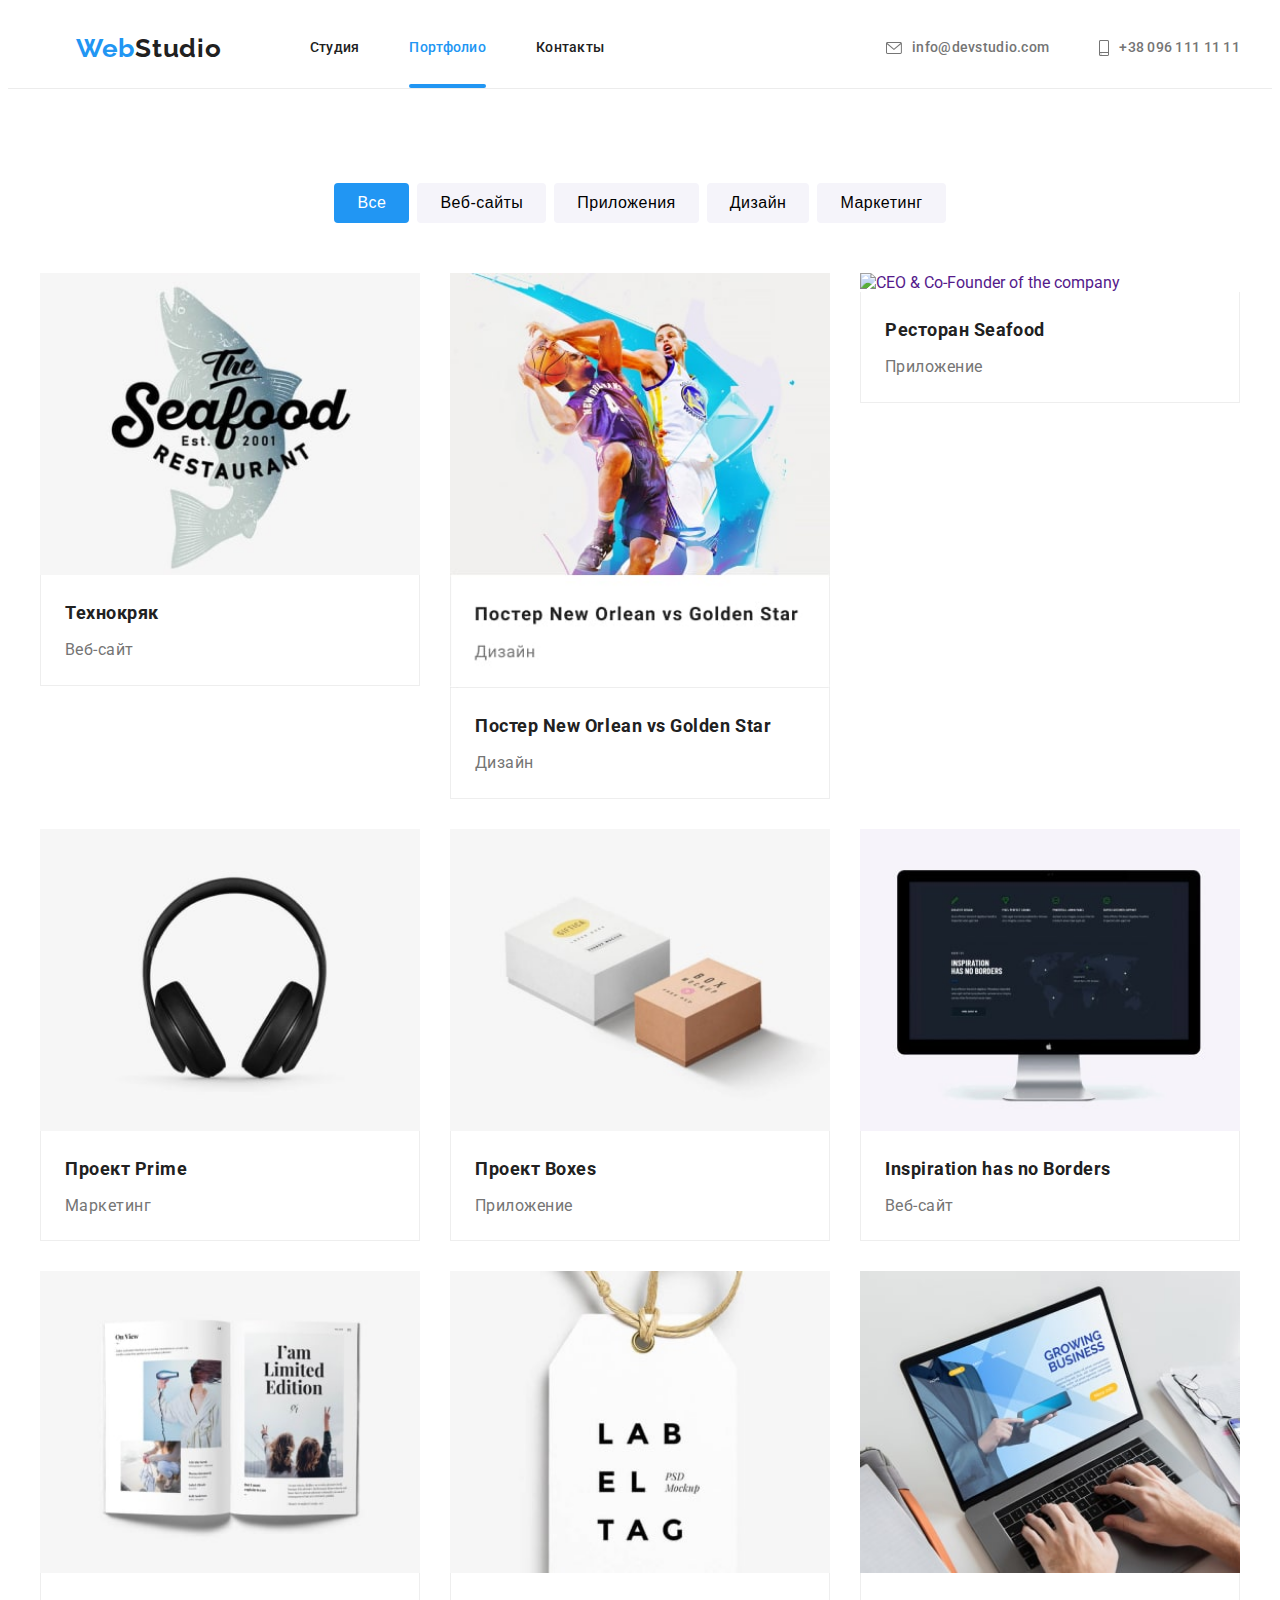
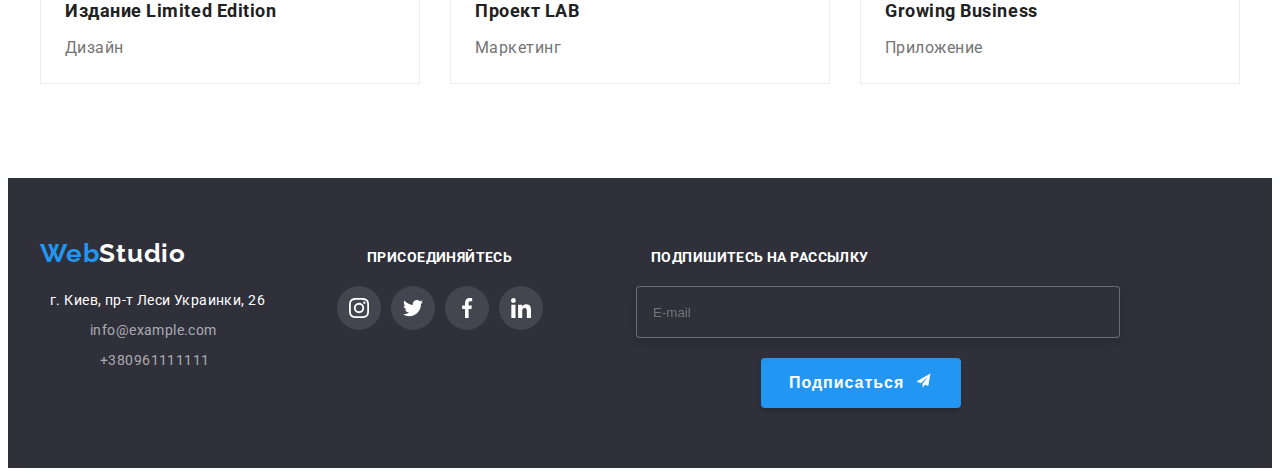
==== commit fc67d157: "qwerty" ====
--- a/portfolio.html
+++ b/portfolio.html
@@ -548,5 +548,6 @@
         </div>
       </div>
     </footer>
+    <script src="./js/mobile-menu.js"></script>
   </body>
 </html>
--- a/css/main.min.css
+++ b/css/main.min.css
@@ -1 +1 @@
-:root{--first-text-color: #212121;--secondary-text-color: #757575;--white-text-color: #ffffff;--blue-text-color: #2196f3;--items: 1;--indent: 30px}.visuality-hiden{position:absolute;white-space:nowrap;width:1px;height:1px;overflow:hidden;border:0;padding:0;clip:rect(0 0 0 0);clip-path:inset(50%);margin:-1px}.btn-header{position:absolute;width:1px;height:1px;margin:-1px;border:0;padding:0;white-space:nowrap;clip-path:inset(100%);clip:rect(0 0 0 0);overflow:hidden}h1,h2,h3,h4,h5,h6,p{margin:0}.link{text-decoration:none}.list{padding:0;margin:0;list-style:none}img{display:block;width:100%;height:auto}.container{margin-left:auto;margin-right:auto;padding-left:15px;padding-right:15px;outline:2px solid red;outline-offset:-2px}@media screen and (min-width: 480px){.container{width:480px}}@media screen and (min-width: 768px){.container{width:768px}}@media screen and (min-width: 1200px){.container{width:1200px}}@media screen and (max-width: 1199px){.section.container{display:none}}.page-body{background-color:var(--white-text-color);font-family:"Roboto";color:var(--first-text-color)}.page-body.no-scroll{overflow:hidden}.section{padding-bottom:94px;padding-top:94px}@media screen and (max-width: 1199px){.section{padding-bottom:60px;padding-top:60px}}.buttons{background-color:var(--blue-text-color);font-family:"Roboto";font-weight:700;font-size:16px;line-height:1.87;color:var(--white-text-color);cursor:pointer;align-items:center;text-align:center;letter-spacing:.06em;border:1px solid rgba(0,0,0,0);border-radius:4px;min-width:200px;height:50px;display:block;margin:0 auto}.buttons:hover,.buttons:focus{background-color:#188ce8;color:#fff;transition:drop-shadow(0px 4px 4px rgba(0, 0, 0, 0.25));transition:color 250ms cubic-bezier(0.4, 0, 0.2, 1)}.filters-button{margin-bottom:50px;display:flex;flex-wrap:wrap;gap:8px}@media screen and (min-width: 768px){.filters-button{justify-content:center}}.filters{font-weight:500;font-size:16px;line-height:1.62;display:inline-block;border-radius:4px;padding:6px 22px;cursor:pointer;letter-spacing:.03em;background-color:#f5f4fa;border:1px solid rgba(0,0,0,0);transition:color 250ms cubic-bezier(0.4, 0, 0.2, 1);background-color:250ms cubic-bezier(0.4, 0, 0.2, 1)}.filters:hover,.filters:focus{background-color:#2196f3;color:#fff}.filters.active{background-color:#2196f3;color:#fff}.send-button{display:inline-flex;align-items:center;width:200px;height:50px;margin-left:12px;padding:10px 28px;cursor:pointer;font-weight:700;font-size:16px;line-height:1.87;letter-spacing:.06em;color:#fff;background-color:#2196f3;box-shadow:0px 4px 4px rgba(0,0,0,.15);border-radius:4px;border:rgba(0,0,0,0)}@media screen and (min-width: 480px){.send-button{margin-left:12px}}@media screen and (min-width: 768px){.send-button{margin-left:125px}}.icon-send{margin-left:10px;fill:#fff}.site-nav__logo{font-family:"Raleway";font-weight:700;font-size:26px;line-height:1.19em;letter-spacing:.03em;color:var(--blue-text-color);text-decoration:none;padding-top:16px;padding-bottom:16px}@media screen and (min-width: 320px){.div-logo{margin-left:50px}}@media screen and (min-width: 480px){.div-logo{margin-left:0}}@media screen and (max-width: 1199px){.div-logo{display:flex;justify-content:center}}.page-footer__logo{font-family:"Raleway";font-weight:700;font-size:26px;line-height:1.19em;letter-spacing:.03em;color:var(--blue-text-color);text-decoration:none}.site-nav__blue{color:var(--blue-text-color)}.site-nav__black{color:var(--first-text-color)}.page-footer__white{color:var(--white-text-color)}.page-footer__blue{color:var(--blue-text-color)}.social-links{list-style:none;text-decoration:none;display:flex;padding:0%;justify-content:center}.item-icon{margin-right:10px;list-style:none}.icons{width:44px;height:44px;background-color:#fff;border-radius:50%;display:flex;align-items:center;justify-content:center;color:#afb1b8;transition:color 250ms cubic-bezier(0.4, 0, 0.2, 1),background-color 250ms cubic-bezier(0.4, 0, 0.2, 1)}.icons:hover,.icons:focus{background-color:#2196f3;color:#fff}.social-icon{width:20px;height:20px;fill:currentColor}.footer-soc-links{display:flex;justify-content:center}@media screen and (max-width: 1199px){.footer-soc-links{justify-content:center}}.footer-item-icons:not(:last-child){margin-right:10px}.footer-item-icons{border-radius:50%}.footer-icons{width:44px;height:44px;background-color:rgba(255,255,255,.1);border-radius:50%;display:flex;align-items:center;justify-content:center;transition:color 250ms cubic-bezier(0.4, 0, 0.2, 1),background-color 250ms cubic-bezier(0.4, 0, 0.2, 1)}.footer-icons:hover,.footer-icons:focus{background-color:#2196f3}.footer-soc-icon{width:20px;height:20px;fill:#fff}.svg-container{fill:currentColor;margin-right:10px}.client-logos{display:flex;justify-content:center;margin-left:auto;margin-right:auto;margin-top:50px;padding:0}@media screen and (min-width: 320px){.client-logos{margin-bottom:0;flex-wrap:wrap}}@media screen and (min-width: 480px){.client-logos{margin-bottom:0;flex-wrap:wrap}}@media screen and (min-width: 768px){.client-logos{flex-wrap:wrap}}@media screen and (max-width: 1199px){.client-logos{gap:30px}}@media screen and (min-width: 1200px){.client-logos{list-style:none;margin-right:-30px}}@media screen and (min-width: 320px){.clients-box{list-style:none}}@media screen and (min-width: 1200px){.clients-box{width:1200px;flex-basis:calc(16.6666666667% - 30px);margin-right:30px}}.clients-logo:hover{border:1px solid #2196f3;color:#2196f3}.clients-logo:focus{border:1px solid #2196f3}.clients-logo{width:210px;height:92px;color:#afb1b8;border:1px solid #afb1b8;background-color:#fff;display:flex;align-items:center;justify-content:center;border-radius:4px;transition:color 250ms cubic-bezier(0.4, 0, 0.2, 1),border-color 250ms cubic-bezier(0.4, 0, 0.2, 1)}@media screen and (min-width: 1200px){.clients-logo{width:170px}}.clients-icons{fill:currentColor}.clients-logo:hover .clients-icons{fill:#2196f3}.clients-logo:focus .clients-icons{fill:#2196f3}.client-header{font-weight:700;font-size:36px;line-height:1.16;text-align:center;letter-spacing:.03em;color:#212121}.footer-title-send{margin-bottom:20px;font-weight:700;font-size:14px;line-height:1.14;letter-spacing:.03em;text-transform:uppercase}@media screen and (min-width: 320px){.footer-title-send{margin-left:10px;padding-top:60px}}@media screen and (min-width: 480px){.footer-title-send{margin-left:15px;padding-top:60px}}@media screen and (min-width: 768px){.footer-title-send{padding-top:60px}}@media screen and (max-width: 1199px){.footer-title-send{display:flex;justify-content:center}}@media screen and (min-width: 1200px){.footer-title-send{padding-top:0}}.modal-title{font-weight:700;font-size:20px;line-height:1.15;text-align:center;letter-spacing:.03em;margin-bottom:12px}.title{font-weight:900;font-size:44px;line-height:1.36;text-align:center;letter-spacing:.06em;text-transform:uppercase;margin-bottom:30px;color:var(--white-text-color)}@media screen and (max-width: 1199px){.title{font-size:26px}}.specifics-title{font-weight:700;font-size:14px;line-height:1.14;margin-bottom:10px;letter-spacing:.03em;color:var(--first-text-color)}@media screen and (max-width: 767px){.specifics-title{text-align:center}}.work-title{font-weight:700;font-size:36px;line-height:1.16;text-align:center;letter-spacing:.03em;margin-bottom:50px;color:var(--first-text-color)}@media screen and (max-width: 1199px){.work-title{display:none}}.work-title-command{font-weight:700;font-size:36px;line-height:1.16;text-align:center;letter-spacing:.03em;margin-bottom:50px}.specifics-title-team{font-weight:500;font-size:16px;line-height:1.18;margin-top:30px;margin-bottom:10px;text-align:center;letter-spacing:.06em;color:var(--first-text-color)}.footer-title{font-weight:700;font-size:14px;line-height:1.14;letter-spacing:.03em;color:#fff;margin-bottom:20px}@media screen and (min-width: 320px){.footer-title{margin-left:30px}}@media screen and (min-width: 480px){.footer-title{margin-left:30px}}.cards-title{font-weight:700;font-size:18px;line-height:2;letter-spacing:.03em;margin-bottom:4px;color:var(--first-text-color)}.card{justify-content:center;padding-top:94px}.cards{display:block}.cards:hover{box-shadow:0px 1px 1px rgba(0,0,0,.12),0px 4px 4px rgba(0,0,0,.06),1px 4px 6px rgba(0,0,0,.16)}.cards-border{position:relative;overflow:hidden}.cards:hover .open-text{transform:translateY(0%)}.card-content{padding:20px 24px;border:1px solid #eee;border-top:none}.cards-text{font-weight:400;font-size:16px;line-height:1.87;letter-spacing:.03em;margin:0;color:var(--secondary-text-color)}.workers__card-workers{background-color:#fff;box-shadow:0px 1px 3px rgba(0,0,0,.12),0px 1px 1px rgba(0,0,0,.14),0px 2px 1px rgba(0,0,0,.2);padding-bottom:30px;border-radius:0px 0px 4px 4px}.open-text{position:absolute;top:0;background-color:rgba(33,150,243,.9);color:#fff;font-weight:400;font-size:18px;line-height:1.55;padding:63px 24px;height:101%;transform:translateY(100%);transition:transform 250ms cubic-bezier(0.4, 0, 0.2, 1)}.specifics-projects{display:flex;flex-wrap:wrap;gap:var(--indent)}@media screen and (min-width: 768px){.specifics-projects{--items: 2}}@media screen and (min-width: 1200px){.specifics-projects{--items: 3}}.specifics-projects__item{width:calc((100% - var(--indent)*(var(--items) - 1))/var(--items))}.specifics-team{font-weight:400;font-size:16px;line-height:1.18;text-align:center;margin-bottom:16px;letter-spacing:.03em;color:#757575}.workers{display:flex;gap:30px;flex-wrap:wrap;align-items:center}@media screen and (min-width: 768px){.workers__element{width:354px}}@media screen and (min-width: 1200px){.workers__element{width:270px}}.work-list{display:flex;gap:30px}.work-list__projects{width:370px;position:relative}@media screen and (max-width: 1199px){.work-list__projects{display:none}}.thumb{position:absolute;bottom:0;left:0;width:370px;height:70px;background-color:rgba(47,48,58,.8);display:flex;justify-content:center;align-items:center}.add-text{display:flex;justify-content:center;align-items:center;color:#fff;font-weight:700;font-size:14px;line-height:1.17;align-self:center}.worker-container{background-color:#f5f4fa;padding-top:60px;padding-bottom:60px}@media screen and (min-width: 1200px){.worker-container{padding-top:94px;padding-bottom:94px}}.specifics{font-weight:400;font-size:14px;line-height:1.71;letter-spacing:.03em;color:var(--secondary-text-color)}@media screen and (max-width: 767px){.specifics{margin-bottom:30px}}@media screen and (min-width: 768px){.specifics{margin-bottom:10px}}.general-list__spec-icon{height:120px;background-color:#f5f4fa;border-radius:4px;margin-bottom:30px;display:flex;align-items:center;justify-content:center}@media screen and (min-width: 480px){.general-list__spec-icon{width:450px}}@media screen and (min-width: 768px){.general-list__spec-icon{width:354px}}@media screen and (min-width: 1200px){.general-list__spec-icon{width:270px}}.general-list__icon-box{width:70px;height:70px}@media screen and (min-width: 768px){.general-list{display:flex;flex-wrap:wrap;gap:30px}}@media screen and (min-width: 480px){.general-list__item{max-width:450px}}@media screen and (min-width: 768px){.general-list__item{max-width:354px}}@media screen and (min-width: 1200px){.general-list__item{max-width:calc(25% - 30px)}}.name-thumb{display:block;margin-bottom:4px;font-weight:400;font-size:12px;line-height:1.16;letter-spacing:.01em;color:#757575}.name-thumb:focus{border-color:#2196f3}.stroke-thumb{margin-bottom:10px}.stroke-name-thumb{position:relative;display:block}.stroke-name{padding-left:42px;outline:none;width:100%;height:40px;left:576px;top:314px;border:1px solid rgba(33,33,33,.2);border-radius:4px;background-color:rgba(0,0,0,0);outline:rgba(0,0,0,0)}.stroke-name-text{padding:12px;width:100%;height:120px;border:1px solid rgba(33,33,33,.2);border-radius:4px;background-color:rgba(0,0,0,0);outline:rgba(0,0,0,0);resize:none}.stroke-name-text:hover{border-color:#2196f3}.stroke-name-text:focus{border-color:#2196f3}.stroke-name:hover{border-color:#2196f3}.stroke-name:focus{border-color:#2196f3}.name-icon{left:12px;position:absolute;top:50%;transform:translateY(-50%)}.stroke-name:hover+.name-icon{fill:#2196f3}.stroke-name:focus+.name-icon{fill:#2196f3;border-color:#2196f3}textarea{width:448px;height:120px;font-weight:400;font-size:12px;line-height:1.16;letter-spacing:.01em;color:rgba(117,117,117,.5)}.rules{font-weight:400;font-size:14px;line-height:1.71;letter-spacing:.03em;margin-left:5px;color:#2196f3}.input-check:checked+.check-text span{background-color:#2196f3;border:none}.input-check:checked+.check-text .check-icon{fill:var(--white-text-color)}.check-text{display:flex;justify-content:center;align-items:center;margin-top:20px;font-weight:400;font-size:14px;line-height:1.71;letter-spacing:.03em}.check-text span{width:16px;height:15px;border:1px solid #757575;border-radius:2px;margin-right:7px;display:flex;align-items:center;justify-content:center}.check-icon{fill:rgba(0,0,0,0)}.text-span{font-weight:400;font-size:14px;line-height:1.71;letter-spacing:.03em;color:#757575}.modal-button-input{display:block;width:200px;height:50px;color:#fff;background-color:#2196f3;margin-top:30px;margin-left:auto;margin-right:auto;box-shadow:0px 4px 4px rgba(0,0,0,.15);border-radius:4px;border:1px solid rgba(0,0,0,0);cursor:pointer;font-weight:700;font-size:16px;line-height:1.87;align-items:center;text-align:center}.backdrop{position:fixed;top:0;left:0;width:100%;height:100%;background:rgba(0,0,0,.2);transition:opacity 250ms cubic-bezier(0.4, 0, 0.2, 1)}.backdrop.is-hidden{opacity:0;pointer-events:none}.backdrop.is-hidden .modal{transform:translate(0%, -50%) rotate(0)}.modal{width:528px;padding:40px;background-color:#fff;position:absolute;top:50%;left:50%;transform:translate(-50%, -50%) rotate(360deg);background-color:#fff;box-shadow:0px 1px 3px rgba(0,0,0,.12),0px 1px 1px rgba(0,0,0,.14),0px 2px 1px rgba(0,0,0,.2);border-radius:4px;transition:transform 250ms cubic-bezier(0.4, 0, 0.2, 1)}.modal-close-button{position:absolute;top:8px;right:8px;width:30px;height:30px;border-radius:50%;background-color:#fff;border:1px solid rgba(0,0,0,.1);cursor:pointer;display:flex;align-items:center;justify-content:center}.modal-close-button::after{content:"";position:absolute;left:0;bottom:0;display:block;width:521px;height:581px;transform:scaleX(0);transition:color 250ms cubic-bezier(0.4, 0, 0.2, 1),fill 250ms cubic-bezier(0.4, 0, 0.2, 1)}.modal-close-button:hover::after{transform:scaleX(1)}.icon-close{width:18px;height:18px;fill:#212121}.modal-close-button:hover .icon-close{fill:#2196f3}.modal-close-button:focus .icon-close{fill:#2196f3}.email-input{flex-direction:column}@media screen and (min-width: 768px){.email-input{justify-content:center}}@media screen and (min-width: 1200px){.email-input{margin-left:93px}}.input-text{width:358px;height:50px;color:rgba(255,255,255,.6);background-color:#2f303a;border:1px solid rgba(255,255,255,.3);filter:drop-shadow(0px 4px 4px rgba(0, 0, 0, 0.15));border-radius:4px;padding:0 16px;outline:rgba(0,0,0,0)}@media screen and (min-width: 320px){.input-text{width:100%;margin-bottom:20px}}@media screen and (min-width: 768px){.input-text{width:450px;margin-bottom:20px}}.mobile-form{display:flex;flex-wrap:wrap;justify-content:center}@media screen and (min-width: 768px){.mobile-form{flex-direction:column}}.page-footer{padding-top:60px;padding-bottom:60px;background-color:#2f303a;color:var(--white-text-color)}.logo-footer{font-family:"Raleway";font-weight:700;font-size:26px;line-height:1.19em;letter-spacing:.03em;display:block;justify-content:flex-start;color:var(--blue-text-color);text-decoration:none;margin-bottom:20px}.text-address{width:227px;font-style:normal;display:block;color:var(--white-text-color);margin-top:20px}@media screen and (max-width: 1199px){.text-address{display:block}}.address{font-family:"Roboto";font-weight:400;font-size:14px;line-height:1.71;letter-spacing:.03em;margin:0;width:231px;height:21px;color:#fff}@media screen and (min-width: 320px){.address{margin-left:38px}}@media screen and (min-width: 480px){.address{margin-left:10px}}@media screen and (max-width: 1199px){.address{justify-content:center}}.text-email{display:block;font-weight:400;font-size:14px;line-height:1.71;letter-spacing:.03em;text-decoration:none;margin-bottom:9px;margin-top:9px;width:231px;height:21px;color:rgba(255,255,255,.6);transition:color 250ms cubic-bezier(0.4, 0, 0.2, 1)}@media screen and (min-width: 320px){.text-email{margin-left:80px}}@media screen and (min-width: 480px){.text-email{margin-left:50px}}.text-email{color:rgba(255,255,255,.6)}.text-email:hover,.text-email:focus{color:#2196f3}.text-telephone{display:block;font-weight:400;font-size:14px;line-height:1.71;letter-spacing:.03em;text-decoration:none;width:231px;height:21px;color:rgba(255,255,255,.6)}@media screen and (min-width: 320px){.text-telephone{margin-left:90px}}@media screen and (min-width: 480px){.text-telephone{margin-left:60px}}@media screen and (max-width: 767px){.text-telephone{padding-bottom:60px}}.text-telephone:hover,.text-telephone:focus{color:#2196f3;transition:color 250ms cubic-bezier(0.4, 0, 0.2, 1)}.footer-container{display:flex;flex-wrap:wrap}@media screen and (min-width: 480px){.footer-container{justify-content:space-around}}@media screen and (min-width: 1200px){.footer-container{justify-content:flex-start;align-items:baseline}}.flex-container{display:flex}.join{margin-left:70px}@media screen and (max-width: 320px){.join{margin-left:45px}}@media screen and (min-width: 480px){.join{margin-left:18px}}@media screen and (min-width: 768px){.join{margin-bottom:60px}}@media screen and (min-width: 1200px){.join{margin-left:70px}}.menu-burger{display:inline-flex;align-items:center;justify-content:center;width:40px;height:40px;background-color:rgba(0,0,0,0);border:none}@media screen and (min-width: 768px){.menu-burger{display:none}}.menu-burger.js-close-menu{position:absolute;top:10px;right:15px}.mobile-menu{display:flex;flex-direction:column;position:fixed;top:0;left:0;background-color:#fff;width:100%;height:100%;padding:48px 40px;transform:translateX(100%);transition:transform 500ms}.mobile-menu.is-open{transform:translateX(0)}.mobile-menu-nav{margin-bottom:auto}.mobile-menu-nav-item{margin-bottom:32px}.mobile-menu-nav-link{font-weight:500;font-size:40px;line-height:1.175;letter-spacing:.02em;color:#212121}.mobile-menu-nav-link.current{color:#2196f3}.mobile-menu-contacts{margin-bottom:64px}.mobile-menu-contacts-item{margin-bottom:32px}.mobile-menu-contacts-link{font-weight:500;font-size:24px;line-height:1.1666666667;letter-spacing:.02em;color:#757575}.mobile-menu-contacts-link.current{color:#2196f3}@media screen and (min-width: 480px){.mobile-menu-contacts-link.current{font-size:34px}}.mobile-menu-social{display:flex;flex-wrap:wrap;gap:10px}.mobile-menu-social-link{font-weight:500;font-size:18px;line-height:1.2222222222;letter-spacing:.02em;color:#2196f3;border-right:1px solid rgba(33,33,33,.2);padding-right:10px}.line{border-bottom:1px solid #ececec}.page-header{background-color:var(--white-text-color)}@media screen and (min-width: 768px){.header-container{display:flex;align-items:center;justify-content:space-between}}.site-nav{display:flex;align-items:center}@media screen and (max-width: 480px){.site-nav{margin:0}}@media screen and (max-width: 767px){.site-nav{align-items:center;display:flex;justify-content:space-between}}@media screen and (min-width: 768px){.site-nav{width:768px}}@media screen and (min-width: 1200px){.site-nav{width:1200px;display:flex;justify-content:center;align-items:center}}.nav-list{margin-left:93px;display:flex}@media screen and (max-width: 767px){.nav-list{display:none}}@media screen and (min-width: 768px){.nav-list{margin-left:88px}}.nav-list__navigation:not(:last-child){margin-right:50px}.nav-list__link{font-family:"Roboto";font-weight:500;font-size:14px;line-height:1.14;letter-spacing:.02em;padding:32px 0;display:block;position:relative;color:var(--first-text-color);transition:color 250ms cubic-bezier(0.4, 0, 0.2, 1)}@media screen and (min-width: 768px){.nav-list__link{align-items:center;justify-content:flex-end}}.nav-list__link:hover,.nav-list__link:focus{color:var(--blue-text-color)}.nav-list__link.current{color:var(--blue-text-color)}.nav-list__link.current::after{content:"";position:absolute;width:100%;height:4px;left:0;bottom:0;background-color:var(--blue-text-color);display:block;border-radius:2px}@media screen and (max-width: 767px){.contacts{display:none}}@media screen and (min-width: 1200px){.contacts{width:1200px;display:flex;justify-content:flex-end;margin-left:auto;align-items:center}}.contacts__item:not(:last-child){margin-bottom:10px}@media screen and (min-width: 1200px){.contacts__item:not(:last-child){margin-right:50px;margin-bottom:0}}.contacts__link{display:flex;align-items:center;font-weight:500;font-size:12px;line-height:1.14;letter-spacing:.02em;color:#757575;transition:color 250ms cubic-bezier(0.4, 0, 0.2, 1)}.contacts__link:hover,.contacts__link:focus{color:var(--blue-text-color)}@media screen and (min-width: 1200px){.contacts__link{font-size:14px}}@media screen and (min-width: 1200px){.icon-mail{width:16px;height:12px}}@media screen and (min-width: 1200px){.icon-tel{width:10px;height:16px}}.hero{max-width:1600px;margin:0 auto;background-color:#c4c4c4;background-image:linear-gradient(rgba(47, 48, 58, 0.4), rgba(47, 48, 58, 0.4)),url(../images/Img-backround-hero.jpg);padding-bottom:118px;padding-top:118px;background-position:center;background-repeat:no-repeat}@media screen and (min-width: 480px){.hero .hero{background-position:center}}@media screen and (min-width: 1200px){.hero{padding-bottom:200px;padding-top:200px}}.work-section{padding-top:0}@media screen and (max-width: 1199px){.work-section{display:none}}/*# sourceMappingURL=main.min.css.map */+:root{--first-text-color: #212121;--secondary-text-color: #757575;--white-text-color: #ffffff;--blue-text-color: #2196f3;--items: 1;--indent: 30px}.visuality-hiden{position:absolute;white-space:nowrap;width:1px;height:1px;overflow:hidden;border:0;padding:0;clip:rect(0 0 0 0);clip-path:inset(50%);margin:-1px}.btn-header{position:absolute;width:1px;height:1px;margin:-1px;border:0;padding:0;white-space:nowrap;clip-path:inset(100%);clip:rect(0 0 0 0);overflow:hidden}h1,h2,h3,h4,h5,h6,p{margin:0}.link{text-decoration:none}.list{padding:0;margin:0;list-style:none}img{display:block;width:100%;height:auto}.container{margin-left:auto;margin-right:auto;padding-left:15px;padding-right:15px}@media screen and (min-width: 480px){.container{width:480px}}@media screen and (min-width: 768px){.container{width:768px}}@media screen and (min-width: 1200px){.container{width:1200px}}@media screen and (max-width: 1199px){.section.container{display:none}}.page-body{background-color:var(--white-text-color);font-family:"Roboto";color:var(--first-text-color)}.page-body.no-scroll{overflow:hidden}.section{padding-bottom:94px;padding-top:94px}@media screen and (max-width: 1199px){.section{padding-bottom:60px;padding-top:60px}}.buttons{background-color:var(--blue-text-color);font-family:"Roboto";font-weight:700;font-size:16px;line-height:1.87;color:var(--white-text-color);cursor:pointer;align-items:center;text-align:center;letter-spacing:.06em;border:1px solid rgba(0,0,0,0);border-radius:4px;min-width:200px;height:50px;display:block;margin:0 auto}.buttons:hover,.buttons:focus{background-color:#188ce8;color:#fff;transition:drop-shadow(0px 4px 4px rgba(0, 0, 0, 0.25));transition:color 250ms cubic-bezier(0.4, 0, 0.2, 1)}.filters-button{margin-bottom:50px;display:flex;flex-wrap:wrap;gap:8px}@media screen and (min-width: 768px){.filters-button{justify-content:center}}.filters{font-weight:500;font-size:16px;line-height:1.62;display:inline-block;border-radius:4px;padding:6px 22px;cursor:pointer;letter-spacing:.03em;background-color:#f5f4fa;border:1px solid rgba(0,0,0,0);transition:color 250ms cubic-bezier(0.4, 0, 0.2, 1);background-color:250ms cubic-bezier(0.4, 0, 0.2, 1)}.filters:hover,.filters:focus{background-color:#2196f3;color:#fff}.filters.active{background-color:#2196f3;color:#fff}.send-button{display:inline-flex;align-items:center;width:200px;height:50px;margin-left:12px;padding:10px 28px;cursor:pointer;font-weight:700;font-size:16px;line-height:1.87;letter-spacing:.06em;color:#fff;background-color:#2196f3;box-shadow:0px 4px 4px rgba(0,0,0,.15);border-radius:4px;border:rgba(0,0,0,0)}@media screen and (min-width: 480px){.send-button{margin-left:12px}}@media screen and (min-width: 768px){.send-button{margin-left:125px}}.icon-send{margin-left:10px;fill:#fff}.site-nav__logo{font-family:"Raleway";font-weight:700;font-size:26px;line-height:1.19em;letter-spacing:.03em;color:var(--blue-text-color);text-decoration:none;padding-top:16px;padding-bottom:16px}@media screen and (min-width: 320px){.div-logo{margin-left:50px}}@media screen and (min-width: 480px){.div-logo{margin-left:0}}@media screen and (max-width: 1199px){.div-logo{display:flex;justify-content:center}}.page-footer__logo{font-family:"Raleway";font-weight:700;font-size:26px;line-height:1.19em;letter-spacing:.03em;color:var(--blue-text-color);text-decoration:none}.site-nav__blue{color:var(--blue-text-color)}.site-nav__black{color:var(--first-text-color)}.page-footer__white{color:var(--white-text-color)}.page-footer__blue{color:var(--blue-text-color)}.social-links{list-style:none;text-decoration:none;display:flex;padding:0%;justify-content:center}.item-icon{margin-right:10px;list-style:none}.icons{width:44px;height:44px;background-color:#fff;border-radius:50%;display:flex;align-items:center;justify-content:center;color:#afb1b8;transition:color 250ms cubic-bezier(0.4, 0, 0.2, 1),background-color 250ms cubic-bezier(0.4, 0, 0.2, 1)}.icons:hover,.icons:focus{background-color:#2196f3;color:#fff}.social-icon{width:20px;height:20px;fill:currentColor}.footer-soc-links{display:flex;justify-content:center}@media screen and (max-width: 1199px){.footer-soc-links{justify-content:center}}.footer-item-icons:not(:last-child){margin-right:10px}.footer-item-icons{border-radius:50%}.footer-icons{width:44px;height:44px;background-color:rgba(255,255,255,.1);border-radius:50%;display:flex;align-items:center;justify-content:center;transition:color 250ms cubic-bezier(0.4, 0, 0.2, 1),background-color 250ms cubic-bezier(0.4, 0, 0.2, 1)}.footer-icons:hover,.footer-icons:focus{background-color:#2196f3}.footer-soc-icon{width:20px;height:20px;fill:#fff}.svg-container{fill:currentColor;margin-right:10px}.client-logos{display:flex;justify-content:center;margin-left:auto;margin-right:auto;margin-top:50px;padding:0}@media screen and (min-width: 320px){.client-logos{margin-bottom:0;flex-wrap:wrap}}@media screen and (min-width: 480px){.client-logos{margin-bottom:0;flex-wrap:wrap}}@media screen and (min-width: 768px){.client-logos{flex-wrap:wrap}}@media screen and (max-width: 1199px){.client-logos{gap:30px}}@media screen and (min-width: 1200px){.client-logos{list-style:none;margin-right:-30px}}@media screen and (min-width: 320px){.clients-box{list-style:none}}@media screen and (min-width: 1200px){.clients-box{width:1200px;flex-basis:calc(16.6666666667% - 30px);margin-right:30px}}.clients-logo:hover{border:1px solid #2196f3;color:#2196f3}.clients-logo:focus{border:1px solid #2196f3}.clients-logo{width:210px;height:92px;color:#afb1b8;border:1px solid #afb1b8;background-color:#fff;display:flex;align-items:center;justify-content:center;border-radius:4px;transition:color 250ms cubic-bezier(0.4, 0, 0.2, 1),border-color 250ms cubic-bezier(0.4, 0, 0.2, 1)}@media screen and (min-width: 1200px){.clients-logo{width:170px}}.clients-icons{fill:currentColor}.clients-logo:hover .clients-icons{fill:#2196f3}.clients-logo:focus .clients-icons{fill:#2196f3}.client-header{font-weight:700;font-size:36px;line-height:1.16;text-align:center;letter-spacing:.03em;color:#212121}.footer-title-send{margin-bottom:20px;font-weight:700;font-size:14px;line-height:1.14;letter-spacing:.03em;text-transform:uppercase}@media screen and (min-width: 320px){.footer-title-send{margin-left:10px;padding-top:60px}}@media screen and (min-width: 480px){.footer-title-send{margin-left:15px;padding-top:60px}}@media screen and (min-width: 768px){.footer-title-send{padding-top:60px}}@media screen and (max-width: 1199px){.footer-title-send{display:flex;justify-content:center}}@media screen and (min-width: 1200px){.footer-title-send{padding-top:0}}.modal-title{font-weight:700;font-size:20px;line-height:1.15;text-align:center;letter-spacing:.03em;margin-bottom:12px}.title{font-weight:900;font-size:44px;line-height:1.36;text-align:center;letter-spacing:.06em;text-transform:uppercase;margin-bottom:30px;color:var(--white-text-color)}@media screen and (max-width: 1199px){.title{font-size:26px}}.specifics-title{font-weight:700;font-size:14px;line-height:1.14;margin-bottom:10px;letter-spacing:.03em;color:var(--first-text-color)}@media screen and (max-width: 767px){.specifics-title{text-align:center}}.work-title{font-weight:700;font-size:36px;line-height:1.16;text-align:center;letter-spacing:.03em;margin-bottom:50px;color:var(--first-text-color)}@media screen and (max-width: 1199px){.work-title{display:none}}.work-title-command{font-weight:700;font-size:36px;line-height:1.16;text-align:center;letter-spacing:.03em;margin-bottom:50px}.specifics-title-team{font-weight:500;font-size:16px;line-height:1.18;margin-top:30px;margin-bottom:10px;text-align:center;letter-spacing:.06em;color:var(--first-text-color)}.footer-title{font-weight:700;font-size:14px;line-height:1.14;letter-spacing:.03em;color:#fff;margin-bottom:20px}@media screen and (min-width: 320px){.footer-title{margin-left:30px}}@media screen and (min-width: 480px){.footer-title{margin-left:30px}}.cards-title{font-weight:700;font-size:18px;line-height:2;letter-spacing:.03em;margin-bottom:4px;color:var(--first-text-color)}.card{justify-content:center;padding-top:94px}.cards{display:block}.cards:hover{box-shadow:0px 1px 1px rgba(0,0,0,.12),0px 4px 4px rgba(0,0,0,.06),1px 4px 6px rgba(0,0,0,.16)}.cards-border{position:relative;overflow:hidden}.cards:hover .open-text{transform:translateY(0%)}.card-content{padding:20px 24px;border:1px solid #eee;border-top:none}.cards-text{font-weight:400;font-size:16px;line-height:1.87;letter-spacing:.03em;margin:0;color:var(--secondary-text-color)}.workers__card-workers{background-color:#fff;box-shadow:0px 1px 3px rgba(0,0,0,.12),0px 1px 1px rgba(0,0,0,.14),0px 2px 1px rgba(0,0,0,.2);padding-bottom:30px;border-radius:0px 0px 4px 4px}.open-text{position:absolute;top:0;background-color:rgba(33,150,243,.9);color:#fff;font-weight:400;font-size:18px;line-height:1.55;padding:63px 24px;height:101%;transform:translateY(100%);transition:transform 250ms cubic-bezier(0.4, 0, 0.2, 1)}.specifics-projects{display:flex;flex-wrap:wrap;gap:var(--indent)}@media screen and (min-width: 768px){.specifics-projects{--items: 2}}@media screen and (min-width: 1200px){.specifics-projects{--items: 3}}.specifics-projects__item{width:calc((100% - var(--indent)*(var(--items) - 1))/var(--items))}.specifics-team{font-weight:400;font-size:16px;line-height:1.18;text-align:center;margin-bottom:16px;letter-spacing:.03em;color:#757575}.workers{display:flex;gap:30px;flex-wrap:wrap;align-items:center}@media screen and (min-width: 768px){.workers__element{width:354px}}@media screen and (min-width: 1200px){.workers__element{width:270px}}.work-list{display:flex;gap:30px}.work-list__projects{width:370px;position:relative}@media screen and (max-width: 1199px){.work-list__projects{display:none}}.thumb{position:absolute;bottom:0;left:0;width:370px;height:70px;background-color:rgba(47,48,58,.8);display:flex;justify-content:center;align-items:center}.add-text{display:flex;justify-content:center;align-items:center;color:#fff;font-weight:700;font-size:14px;line-height:1.17;align-self:center}.worker-container{background-color:#f5f4fa;padding-top:60px;padding-bottom:60px}@media screen and (min-width: 1200px){.worker-container{padding-top:94px;padding-bottom:94px}}.specifics{font-weight:400;font-size:14px;line-height:1.71;letter-spacing:.03em;color:var(--secondary-text-color)}@media screen and (max-width: 767px){.specifics{margin-bottom:30px}}@media screen and (min-width: 768px){.specifics{margin-bottom:10px}}.general-list__spec-icon{height:120px;background-color:#f5f4fa;border-radius:4px;margin-bottom:30px;display:flex;align-items:center;justify-content:center}@media screen and (min-width: 480px){.general-list__spec-icon{width:450px}}@media screen and (min-width: 768px){.general-list__spec-icon{width:354px}}@media screen and (min-width: 1200px){.general-list__spec-icon{width:270px}}.general-list__icon-box{width:70px;height:70px}@media screen and (min-width: 768px){.general-list{display:flex;flex-wrap:wrap;gap:30px}}@media screen and (min-width: 480px){.general-list__item{max-width:450px}}@media screen and (min-width: 768px){.general-list__item{max-width:354px}}@media screen and (min-width: 1200px){.general-list__item{max-width:calc(25% - 30px)}}.name-thumb{display:block;margin-bottom:4px;font-weight:400;font-size:12px;line-height:1.16;letter-spacing:.01em;color:#757575}.name-thumb:focus{border-color:#2196f3}.stroke-thumb{margin-bottom:10px}.stroke-name-thumb{position:relative;display:block}.stroke-name{padding-left:42px;outline:none;width:100%;height:40px;left:576px;top:314px;border:1px solid rgba(33,33,33,.2);border-radius:4px;background-color:rgba(0,0,0,0);outline:rgba(0,0,0,0)}.stroke-name-text{padding:12px;width:100%;height:120px;border:1px solid rgba(33,33,33,.2);border-radius:4px;background-color:rgba(0,0,0,0);outline:rgba(0,0,0,0);resize:none}.stroke-name-text:hover{border-color:#2196f3}.stroke-name-text:focus{border-color:#2196f3}.stroke-name:hover{border-color:#2196f3}.stroke-name:focus{border-color:#2196f3}.name-icon{left:12px;position:absolute;top:50%;transform:translateY(-50%)}.stroke-name:hover+.name-icon{fill:#2196f3}.stroke-name:focus+.name-icon{fill:#2196f3;border-color:#2196f3}textarea{width:448px;height:120px;font-weight:400;font-size:12px;line-height:1.16;letter-spacing:.01em;color:rgba(117,117,117,.5)}.rules{font-weight:400;font-size:14px;line-height:1.71;letter-spacing:.03em;margin-left:5px;color:#2196f3}.input-check:checked+.check-text span{background-color:#2196f3;border:none}.input-check:checked+.check-text .check-icon{fill:var(--white-text-color)}.check-text{display:flex;justify-content:center;align-items:center;margin-top:20px;font-weight:400;font-size:14px;line-height:1.71;letter-spacing:.03em}.check-text span{width:16px;height:15px;border:1px solid #757575;border-radius:2px;margin-right:7px;display:flex;align-items:center;justify-content:center}.check-icon{fill:rgba(0,0,0,0)}.text-span{font-weight:400;font-size:14px;line-height:1.71;letter-spacing:.03em;color:#757575}.modal-button-input{display:block;width:200px;height:50px;color:#fff;background-color:#2196f3;margin-top:30px;margin-left:auto;margin-right:auto;box-shadow:0px 4px 4px rgba(0,0,0,.15);border-radius:4px;border:1px solid rgba(0,0,0,0);cursor:pointer;font-weight:700;font-size:16px;line-height:1.87;align-items:center;text-align:center}.backdrop{position:fixed;top:0;left:0;width:100%;height:100%;background:rgba(0,0,0,.2);transition:opacity 250ms cubic-bezier(0.4, 0, 0.2, 1)}.backdrop.is-hidden{opacity:0;pointer-events:none}.backdrop.is-hidden .modal{transform:translate(0%, -50%) rotate(0)}.modal{width:528px;padding:40px;background-color:#fff;position:absolute;top:50%;left:50%;transform:translate(-50%, -50%) rotate(360deg);background-color:#fff;box-shadow:0px 1px 3px rgba(0,0,0,.12),0px 1px 1px rgba(0,0,0,.14),0px 2px 1px rgba(0,0,0,.2);border-radius:4px;transition:transform 250ms cubic-bezier(0.4, 0, 0.2, 1)}.modal-close-button{position:absolute;top:8px;right:8px;width:30px;height:30px;border-radius:50%;background-color:#fff;border:1px solid rgba(0,0,0,.1);cursor:pointer;display:flex;align-items:center;justify-content:center}.modal-close-button::after{content:"";position:absolute;left:0;bottom:0;display:block;width:521px;height:581px;transform:scaleX(0);transition:color 250ms cubic-bezier(0.4, 0, 0.2, 1),fill 250ms cubic-bezier(0.4, 0, 0.2, 1)}.modal-close-button:hover::after{transform:scaleX(1)}.icon-close{width:18px;height:18px;fill:#212121}.modal-close-button:hover .icon-close{fill:#2196f3}.modal-close-button:focus .icon-close{fill:#2196f3}.email-input{flex-direction:column}@media screen and (min-width: 768px){.email-input{justify-content:center}}@media screen and (min-width: 1200px){.email-input{margin-left:93px}}.input-text{width:358px;height:50px;color:rgba(255,255,255,.6);background-color:#2f303a;border:1px solid rgba(255,255,255,.3);filter:drop-shadow(0px 4px 4px rgba(0, 0, 0, 0.15));border-radius:4px;padding:0 16px;outline:rgba(0,0,0,0)}@media screen and (min-width: 320px){.input-text{width:100%;margin-bottom:20px}}@media screen and (min-width: 768px){.input-text{width:450px;margin-bottom:20px}}.mobile-form{display:flex;flex-wrap:wrap;justify-content:center}@media screen and (min-width: 768px){.mobile-form{flex-direction:column}}.page-footer{padding-top:60px;padding-bottom:60px;background-color:#2f303a;color:var(--white-text-color)}.logo-footer{font-family:"Raleway";font-weight:700;font-size:26px;line-height:1.19em;letter-spacing:.03em;display:block;justify-content:flex-start;color:var(--blue-text-color);text-decoration:none;margin-bottom:20px}.text-address{width:227px;font-style:normal;display:block;color:var(--white-text-color);margin-top:20px}@media screen and (max-width: 1199px){.text-address{display:block}}.address{font-family:"Roboto";font-weight:400;font-size:14px;line-height:1.71;letter-spacing:.03em;margin:0;width:231px;height:21px;color:#fff}@media screen and (min-width: 320px){.address{margin-left:38px}}@media screen and (min-width: 480px){.address{margin-left:10px}}@media screen and (max-width: 1199px){.address{justify-content:center}}.text-email{display:block;font-weight:400;font-size:14px;line-height:1.71;letter-spacing:.03em;text-decoration:none;margin-bottom:9px;margin-top:9px;width:231px;height:21px;color:rgba(255,255,255,.6);transition:color 250ms cubic-bezier(0.4, 0, 0.2, 1)}@media screen and (min-width: 320px){.text-email{margin-left:80px}}@media screen and (min-width: 480px){.text-email{margin-left:50px}}.text-email{color:rgba(255,255,255,.6)}.text-email:hover,.text-email:focus{color:#2196f3}.text-telephone{display:block;font-weight:400;font-size:14px;line-height:1.71;letter-spacing:.03em;text-decoration:none;width:231px;height:21px;color:rgba(255,255,255,.6)}@media screen and (min-width: 320px){.text-telephone{margin-left:90px}}@media screen and (min-width: 480px){.text-telephone{margin-left:60px}}@media screen and (max-width: 767px){.text-telephone{padding-bottom:60px}}.text-telephone:hover,.text-telephone:focus{color:#2196f3;transition:color 250ms cubic-bezier(0.4, 0, 0.2, 1)}.footer-container{display:flex;flex-wrap:wrap}@media screen and (min-width: 480px){.footer-container{justify-content:space-around}}@media screen and (min-width: 1200px){.footer-container{justify-content:flex-start;align-items:baseline}}.flex-container{display:flex}.join{margin-left:70px}@media screen and (max-width: 320px){.join{margin-left:45px}}@media screen and (min-width: 480px){.join{margin-left:18px}}@media screen and (min-width: 768px){.join{margin-bottom:60px}}@media screen and (min-width: 1200px){.join{margin-left:70px}}.menu-burger{display:inline-flex;align-items:center;justify-content:center;width:40px;height:40px;background-color:rgba(0,0,0,0);border:none}@media screen and (min-width: 768px){.menu-burger{display:none}}.menu-burger.js-close-menu{position:absolute;top:10px;right:15px}.menu-burger.js-close-menu:hover,.menu-burger.js-close-menu :focus{color:#188ce8;transition:color 250ms cubic-bezier(0.4, 0, 0.2, 1)}.mobile-menu{display:flex;flex-direction:column;position:fixed;top:0;left:0;background-color:#fff;width:100%;height:100%;padding:48px 40px;transform:translateX(100%);transition:transform 500ms}.mobile-menu.is-open{transform:translateX(0)}.mobile-menu-nav{margin-bottom:auto}.mobile-menu-nav-item{margin-bottom:32px}.mobile-menu-nav-link{font-weight:500;font-size:40px;line-height:1.175;letter-spacing:.02em;color:#212121}.mobile-menu-nav-link.current{color:#2196f3}.mobile-menu-contacts{margin-bottom:64px}.mobile-menu-contacts-item{margin-bottom:32px}.mobile-menu-contacts-link{font-weight:500;font-size:24px;line-height:1.1666666667;letter-spacing:.02em;color:#757575}.mobile-menu-contacts-link.current{color:#2196f3}@media screen and (min-width: 480px){.mobile-menu-contacts-link.current{font-size:34px}}.mobile-menu-social{display:flex;flex-wrap:wrap;gap:10px}.mobile-menu-social-link{font-weight:500;font-size:18px;line-height:1.2222222222;letter-spacing:.02em;color:#2196f3;border-right:1px solid rgba(33,33,33,.2);padding-right:10px}.line{border-bottom:1px solid #ececec}.page-header{background-color:var(--white-text-color)}@media screen and (min-width: 768px){.header-container{display:flex;align-items:center;justify-content:space-between}}.site-nav{display:flex;align-items:center}@media screen and (max-width: 480px){.site-nav{margin:0}}@media screen and (max-width: 767px){.site-nav{align-items:center;display:flex;justify-content:space-between}}@media screen and (min-width: 768px){.site-nav{width:768px}}@media screen and (min-width: 1200px){.site-nav{width:1200px;display:flex;justify-content:center;align-items:center}}.nav-list{margin-left:93px;display:flex}@media screen and (max-width: 767px){.nav-list{display:none}}@media screen and (min-width: 768px){.nav-list{margin-left:88px}}.nav-list__navigation:not(:last-child){margin-right:50px}.nav-list__link{font-family:"Roboto";font-weight:500;font-size:14px;line-height:1.14;letter-spacing:.02em;padding:32px 0;display:block;position:relative;color:var(--first-text-color);transition:color 250ms cubic-bezier(0.4, 0, 0.2, 1)}@media screen and (min-width: 768px){.nav-list__link{align-items:center;justify-content:flex-end}}.nav-list__link:hover,.nav-list__link:focus{color:var(--blue-text-color)}.nav-list__link.current{color:var(--blue-text-color)}.nav-list__link.current::after{content:"";position:absolute;width:100%;height:4px;left:0;bottom:0;background-color:var(--blue-text-color);display:block;border-radius:2px}@media screen and (max-width: 767px){.contacts{display:none}}@media screen and (min-width: 1200px){.contacts{width:1200px;display:flex;justify-content:flex-end;margin-left:auto;align-items:center}}.contacts__item:not(:last-child){margin-bottom:10px}@media screen and (min-width: 1200px){.contacts__item:not(:last-child){margin-right:50px;margin-bottom:0}}.contacts__link{display:flex;align-items:center;font-weight:500;font-size:12px;line-height:1.14;letter-spacing:.02em;color:#757575;transition:color 250ms cubic-bezier(0.4, 0, 0.2, 1)}.contacts__link:hover,.contacts__link:focus{color:var(--blue-text-color)}@media screen and (min-width: 1200px){.contacts__link{font-size:14px}}@media screen and (min-width: 1200px){.icon-mail{width:16px;height:12px}}@media screen and (min-width: 1200px){.icon-tel{width:10px;height:16px}}.hero{max-width:1600px;margin:0 auto;background-color:#c4c4c4;background-image:linear-gradient(rgba(47, 48, 58, 0.4), rgba(47, 48, 58, 0.4)),url(../images/Img-backround-hero.jpg);padding-bottom:118px;padding-top:118px;background-position:center;background-repeat:no-repeat}@media screen and (min-width: 480px){.hero .hero{background-position:center}}@media screen and (min-width: 1200px){.hero{padding-bottom:200px;padding-top:200px}}.work-section{padding-top:0}@media screen and (max-width: 1199px){.work-section{display:none}}/*# sourceMappingURL=main.min.css.map */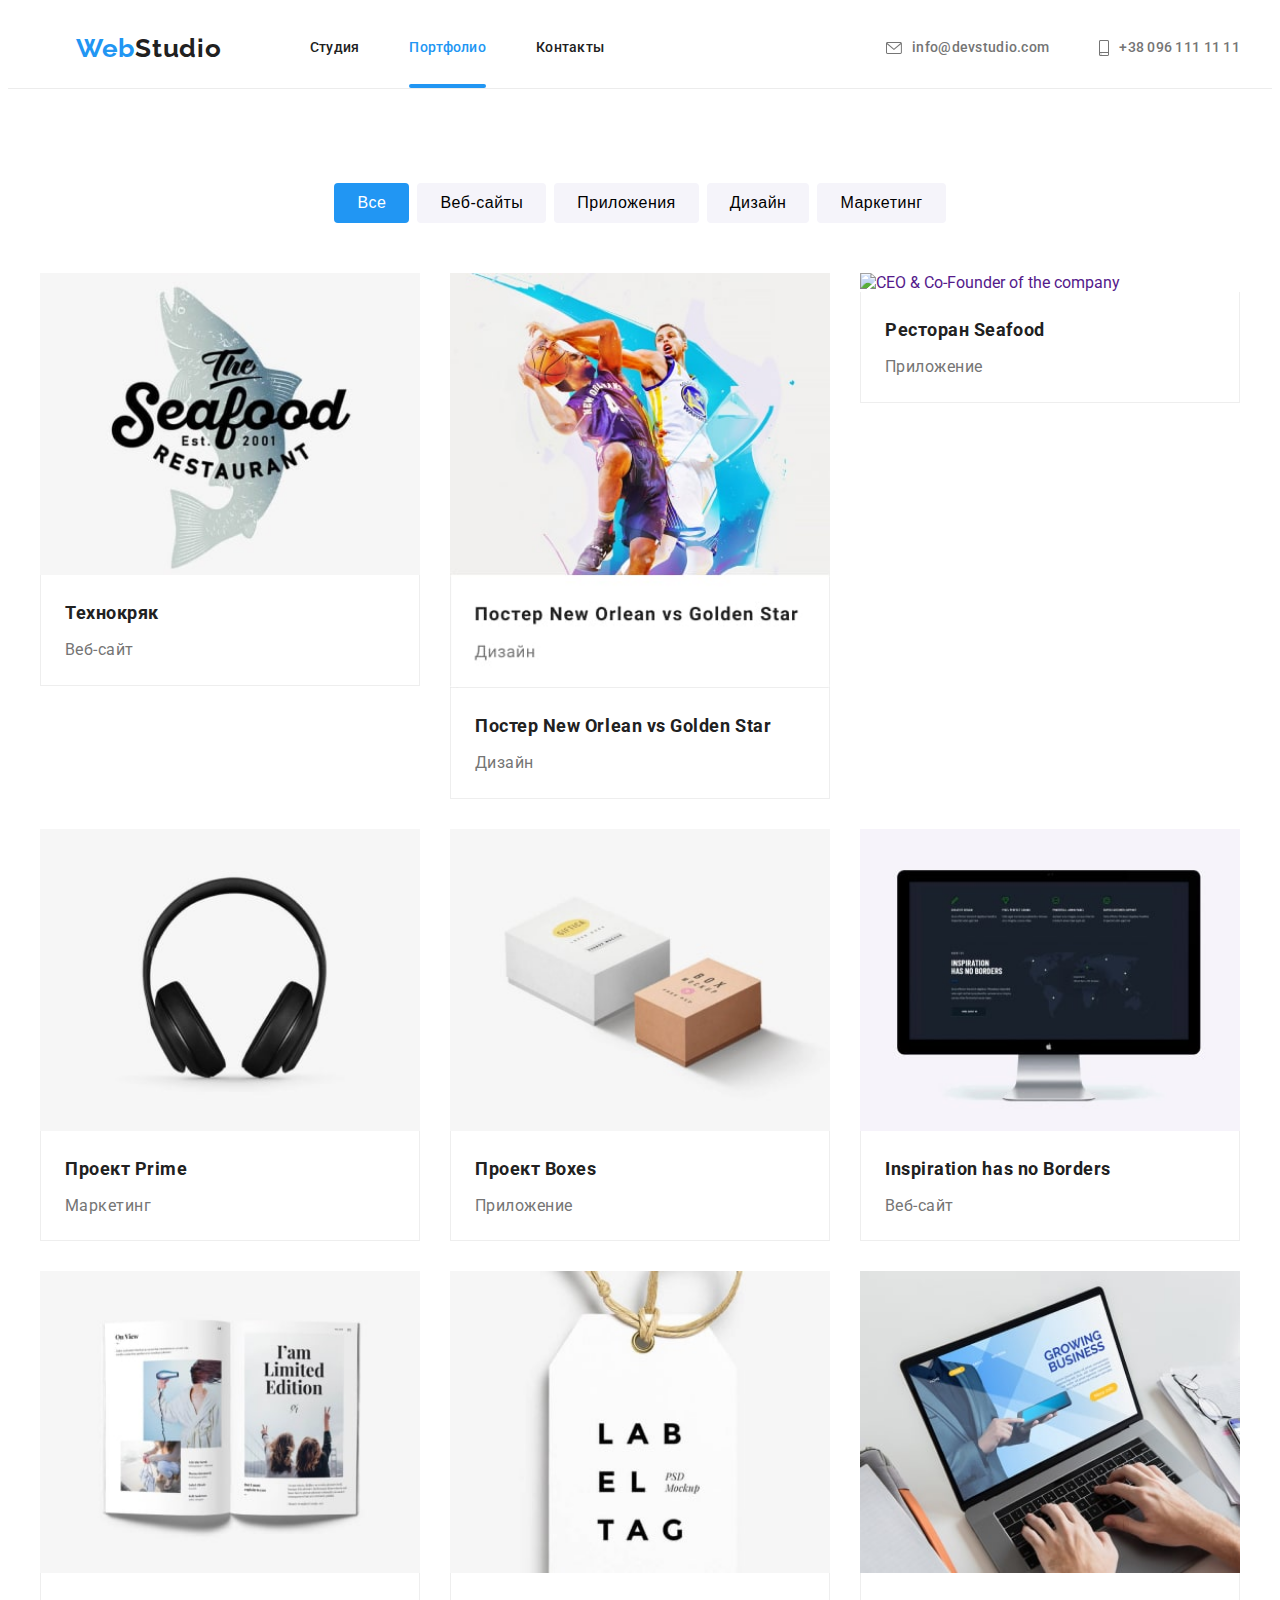
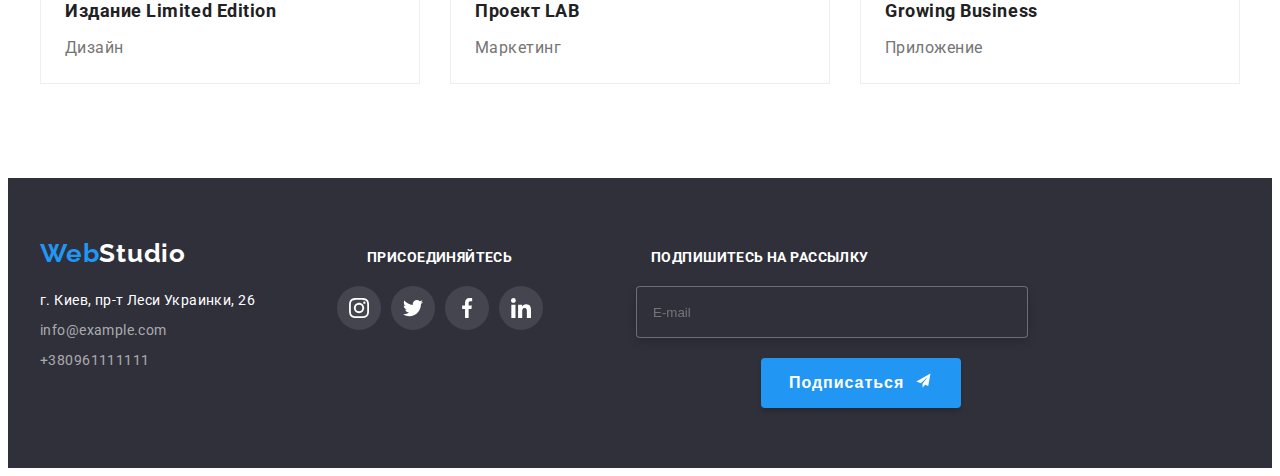
==== commit 2b2b5c83: "qwerty" ====
--- a/portfolio.html
+++ b/portfolio.html
@@ -4,13 +4,13 @@
     <meta charset="UTF-8" />
     <meta http-equiv="X-UA-Compatible" content="IE=edge" />
     <meta name="viewport" content="width=device-width, initial-scale=1.0" />
-    <title>portfolio</title>
+    <title>студия</title>
 
     <link rel="preconnect" href="https://fonts.googleapis.com" />
     <link rel="preconnect" href="https://fonts.gstatic.com" crossorigin />
     <link
-    href="https://fonts.googleapis.com/css2?family=Raleway:wght@700&family=Roboto:wght@400;500;700;900&display=swap"
-    rel="stylesheet"
+      href="https://fonts.googleapis.com/css2?family=Raleway:wght@700&family=Roboto:wght@400;500;700;900&display=swap"
+      rel="stylesheet"
     />
 
     <link
@@ -21,7 +21,7 @@
       referrerpolicy="no-referrer"
     />
 
-    <link rel="stylesheet" href="./css/main.min.css">
+    <link rel="stylesheet" href="./css/main.min.css" />
   </head>
 
   <body class="page-body">
--- a/css/main.min.css
+++ b/css/main.min.css
@@ -1 +1 @@
-:root{--first-text-color: #212121;--secondary-text-color: #757575;--white-text-color: #ffffff;--blue-text-color: #2196f3;--items: 1;--indent: 30px}.visuality-hiden{position:absolute;white-space:nowrap;width:1px;height:1px;overflow:hidden;border:0;padding:0;clip:rect(0 0 0 0);clip-path:inset(50%);margin:-1px}.btn-header{position:absolute;width:1px;height:1px;margin:-1px;border:0;padding:0;white-space:nowrap;clip-path:inset(100%);clip:rect(0 0 0 0);overflow:hidden}h1,h2,h3,h4,h5,h6,p{margin:0}.link{text-decoration:none}.list{padding:0;margin:0;list-style:none}img{display:block;width:100%;height:auto}.container{margin-left:auto;margin-right:auto;padding-left:15px;padding-right:15px}@media screen and (min-width: 480px){.container{width:480px}}@media screen and (min-width: 768px){.container{width:768px}}@media screen and (min-width: 1200px){.container{width:1200px}}@media screen and (max-width: 1199px){.section.container{display:none}}.page-body{background-color:var(--white-text-color);font-family:"Roboto";color:var(--first-text-color)}.page-body.no-scroll{overflow:hidden}.section{padding-bottom:94px;padding-top:94px}@media screen and (max-width: 1199px){.section{padding-bottom:60px;padding-top:60px}}.buttons{background-color:var(--blue-text-color);font-family:"Roboto";font-weight:700;font-size:16px;line-height:1.87;color:var(--white-text-color);cursor:pointer;align-items:center;text-align:center;letter-spacing:.06em;border:1px solid rgba(0,0,0,0);border-radius:4px;min-width:200px;height:50px;display:block;margin:0 auto}.buttons:hover,.buttons:focus{background-color:#188ce8;color:#fff;transition:drop-shadow(0px 4px 4px rgba(0, 0, 0, 0.25));transition:color 250ms cubic-bezier(0.4, 0, 0.2, 1)}.filters-button{margin-bottom:50px;display:flex;flex-wrap:wrap;gap:8px}@media screen and (min-width: 768px){.filters-button{justify-content:center}}.filters{font-weight:500;font-size:16px;line-height:1.62;display:inline-block;border-radius:4px;padding:6px 22px;cursor:pointer;letter-spacing:.03em;background-color:#f5f4fa;border:1px solid rgba(0,0,0,0);transition:color 250ms cubic-bezier(0.4, 0, 0.2, 1);background-color:250ms cubic-bezier(0.4, 0, 0.2, 1)}.filters:hover,.filters:focus{background-color:#2196f3;color:#fff}.filters.active{background-color:#2196f3;color:#fff}.send-button{display:inline-flex;align-items:center;width:200px;height:50px;margin-left:12px;padding:10px 28px;cursor:pointer;font-weight:700;font-size:16px;line-height:1.87;letter-spacing:.06em;color:#fff;background-color:#2196f3;box-shadow:0px 4px 4px rgba(0,0,0,.15);border-radius:4px;border:rgba(0,0,0,0)}@media screen and (min-width: 480px){.send-button{margin-left:12px}}@media screen and (min-width: 768px){.send-button{margin-left:125px}}.icon-send{margin-left:10px;fill:#fff}.site-nav__logo{font-family:"Raleway";font-weight:700;font-size:26px;line-height:1.19em;letter-spacing:.03em;color:var(--blue-text-color);text-decoration:none;padding-top:16px;padding-bottom:16px}@media screen and (min-width: 320px){.div-logo{margin-left:50px}}@media screen and (min-width: 480px){.div-logo{margin-left:0}}@media screen and (max-width: 1199px){.div-logo{display:flex;justify-content:center}}.page-footer__logo{font-family:"Raleway";font-weight:700;font-size:26px;line-height:1.19em;letter-spacing:.03em;color:var(--blue-text-color);text-decoration:none}.site-nav__blue{color:var(--blue-text-color)}.site-nav__black{color:var(--first-text-color)}.page-footer__white{color:var(--white-text-color)}.page-footer__blue{color:var(--blue-text-color)}.social-links{list-style:none;text-decoration:none;display:flex;padding:0%;justify-content:center}.item-icon{margin-right:10px;list-style:none}.icons{width:44px;height:44px;background-color:#fff;border-radius:50%;display:flex;align-items:center;justify-content:center;color:#afb1b8;transition:color 250ms cubic-bezier(0.4, 0, 0.2, 1),background-color 250ms cubic-bezier(0.4, 0, 0.2, 1)}.icons:hover,.icons:focus{background-color:#2196f3;color:#fff}.social-icon{width:20px;height:20px;fill:currentColor}.footer-soc-links{display:flex;justify-content:center}@media screen and (max-width: 1199px){.footer-soc-links{justify-content:center}}.footer-item-icons:not(:last-child){margin-right:10px}.footer-item-icons{border-radius:50%}.footer-icons{width:44px;height:44px;background-color:rgba(255,255,255,.1);border-radius:50%;display:flex;align-items:center;justify-content:center;transition:color 250ms cubic-bezier(0.4, 0, 0.2, 1),background-color 250ms cubic-bezier(0.4, 0, 0.2, 1)}.footer-icons:hover,.footer-icons:focus{background-color:#2196f3}.footer-soc-icon{width:20px;height:20px;fill:#fff}.svg-container{fill:currentColor;margin-right:10px}.client-logos{display:flex;justify-content:center;margin-left:auto;margin-right:auto;margin-top:50px;padding:0}@media screen and (min-width: 320px){.client-logos{margin-bottom:0;flex-wrap:wrap}}@media screen and (min-width: 480px){.client-logos{margin-bottom:0;flex-wrap:wrap}}@media screen and (min-width: 768px){.client-logos{flex-wrap:wrap}}@media screen and (max-width: 1199px){.client-logos{gap:30px}}@media screen and (min-width: 1200px){.client-logos{list-style:none;margin-right:-30px}}@media screen and (min-width: 320px){.clients-box{list-style:none}}@media screen and (min-width: 1200px){.clients-box{width:1200px;flex-basis:calc(16.6666666667% - 30px);margin-right:30px}}.clients-logo:hover{border:1px solid #2196f3;color:#2196f3}.clients-logo:focus{border:1px solid #2196f3}.clients-logo{width:210px;height:92px;color:#afb1b8;border:1px solid #afb1b8;background-color:#fff;display:flex;align-items:center;justify-content:center;border-radius:4px;transition:color 250ms cubic-bezier(0.4, 0, 0.2, 1),border-color 250ms cubic-bezier(0.4, 0, 0.2, 1)}@media screen and (min-width: 1200px){.clients-logo{width:170px}}.clients-icons{fill:currentColor}.clients-logo:hover .clients-icons{fill:#2196f3}.clients-logo:focus .clients-icons{fill:#2196f3}.client-header{font-weight:700;font-size:36px;line-height:1.16;text-align:center;letter-spacing:.03em;color:#212121}.footer-title-send{margin-bottom:20px;font-weight:700;font-size:14px;line-height:1.14;letter-spacing:.03em;text-transform:uppercase}@media screen and (min-width: 320px){.footer-title-send{margin-left:10px;padding-top:60px}}@media screen and (min-width: 480px){.footer-title-send{margin-left:15px;padding-top:60px}}@media screen and (min-width: 768px){.footer-title-send{padding-top:60px}}@media screen and (max-width: 1199px){.footer-title-send{display:flex;justify-content:center}}@media screen and (min-width: 1200px){.footer-title-send{padding-top:0}}.modal-title{font-weight:700;font-size:20px;line-height:1.15;text-align:center;letter-spacing:.03em;margin-bottom:12px}.title{font-weight:900;font-size:44px;line-height:1.36;text-align:center;letter-spacing:.06em;text-transform:uppercase;margin-bottom:30px;color:var(--white-text-color)}@media screen and (max-width: 1199px){.title{font-size:26px}}.specifics-title{font-weight:700;font-size:14px;line-height:1.14;margin-bottom:10px;letter-spacing:.03em;color:var(--first-text-color)}@media screen and (max-width: 767px){.specifics-title{text-align:center}}.work-title{font-weight:700;font-size:36px;line-height:1.16;text-align:center;letter-spacing:.03em;margin-bottom:50px;color:var(--first-text-color)}@media screen and (max-width: 1199px){.work-title{display:none}}.work-title-command{font-weight:700;font-size:36px;line-height:1.16;text-align:center;letter-spacing:.03em;margin-bottom:50px}.specifics-title-team{font-weight:500;font-size:16px;line-height:1.18;margin-top:30px;margin-bottom:10px;text-align:center;letter-spacing:.06em;color:var(--first-text-color)}.footer-title{font-weight:700;font-size:14px;line-height:1.14;letter-spacing:.03em;color:#fff;margin-bottom:20px}@media screen and (min-width: 320px){.footer-title{margin-left:30px}}@media screen and (min-width: 480px){.footer-title{margin-left:30px}}.cards-title{font-weight:700;font-size:18px;line-height:2;letter-spacing:.03em;margin-bottom:4px;color:var(--first-text-color)}.card{justify-content:center;padding-top:94px}.cards{display:block}.cards:hover{box-shadow:0px 1px 1px rgba(0,0,0,.12),0px 4px 4px rgba(0,0,0,.06),1px 4px 6px rgba(0,0,0,.16)}.cards-border{position:relative;overflow:hidden}.cards:hover .open-text{transform:translateY(0%)}.card-content{padding:20px 24px;border:1px solid #eee;border-top:none}.cards-text{font-weight:400;font-size:16px;line-height:1.87;letter-spacing:.03em;margin:0;color:var(--secondary-text-color)}.workers__card-workers{background-color:#fff;box-shadow:0px 1px 3px rgba(0,0,0,.12),0px 1px 1px rgba(0,0,0,.14),0px 2px 1px rgba(0,0,0,.2);padding-bottom:30px;border-radius:0px 0px 4px 4px}.open-text{position:absolute;top:0;background-color:rgba(33,150,243,.9);color:#fff;font-weight:400;font-size:18px;line-height:1.55;padding:63px 24px;height:101%;transform:translateY(100%);transition:transform 250ms cubic-bezier(0.4, 0, 0.2, 1)}.specifics-projects{display:flex;flex-wrap:wrap;gap:var(--indent)}@media screen and (min-width: 768px){.specifics-projects{--items: 2}}@media screen and (min-width: 1200px){.specifics-projects{--items: 3}}.specifics-projects__item{width:calc((100% - var(--indent)*(var(--items) - 1))/var(--items))}.specifics-team{font-weight:400;font-size:16px;line-height:1.18;text-align:center;margin-bottom:16px;letter-spacing:.03em;color:#757575}.workers{display:flex;gap:30px;flex-wrap:wrap;align-items:center}@media screen and (min-width: 768px){.workers__element{width:354px}}@media screen and (min-width: 1200px){.workers__element{width:270px}}.work-list{display:flex;gap:30px}.work-list__projects{width:370px;position:relative}@media screen and (max-width: 1199px){.work-list__projects{display:none}}.thumb{position:absolute;bottom:0;left:0;width:370px;height:70px;background-color:rgba(47,48,58,.8);display:flex;justify-content:center;align-items:center}.add-text{display:flex;justify-content:center;align-items:center;color:#fff;font-weight:700;font-size:14px;line-height:1.17;align-self:center}.worker-container{background-color:#f5f4fa;padding-top:60px;padding-bottom:60px}@media screen and (min-width: 1200px){.worker-container{padding-top:94px;padding-bottom:94px}}.specifics{font-weight:400;font-size:14px;line-height:1.71;letter-spacing:.03em;color:var(--secondary-text-color)}@media screen and (max-width: 767px){.specifics{margin-bottom:30px}}@media screen and (min-width: 768px){.specifics{margin-bottom:10px}}.general-list__spec-icon{height:120px;background-color:#f5f4fa;border-radius:4px;margin-bottom:30px;display:flex;align-items:center;justify-content:center}@media screen and (min-width: 480px){.general-list__spec-icon{width:450px}}@media screen and (min-width: 768px){.general-list__spec-icon{width:354px}}@media screen and (min-width: 1200px){.general-list__spec-icon{width:270px}}.general-list__icon-box{width:70px;height:70px}@media screen and (min-width: 768px){.general-list{display:flex;flex-wrap:wrap;gap:30px}}@media screen and (min-width: 480px){.general-list__item{max-width:450px}}@media screen and (min-width: 768px){.general-list__item{max-width:354px}}@media screen and (min-width: 1200px){.general-list__item{max-width:calc(25% - 30px)}}.name-thumb{display:block;margin-bottom:4px;font-weight:400;font-size:12px;line-height:1.16;letter-spacing:.01em;color:#757575}.name-thumb:focus{border-color:#2196f3}.stroke-thumb{margin-bottom:10px}.stroke-name-thumb{position:relative;display:block}.stroke-name{padding-left:42px;outline:none;width:100%;height:40px;left:576px;top:314px;border:1px solid rgba(33,33,33,.2);border-radius:4px;background-color:rgba(0,0,0,0);outline:rgba(0,0,0,0)}.stroke-name-text{padding:12px;width:100%;height:120px;border:1px solid rgba(33,33,33,.2);border-radius:4px;background-color:rgba(0,0,0,0);outline:rgba(0,0,0,0);resize:none}.stroke-name-text:hover{border-color:#2196f3}.stroke-name-text:focus{border-color:#2196f3}.stroke-name:hover{border-color:#2196f3}.stroke-name:focus{border-color:#2196f3}.name-icon{left:12px;position:absolute;top:50%;transform:translateY(-50%)}.stroke-name:hover+.name-icon{fill:#2196f3}.stroke-name:focus+.name-icon{fill:#2196f3;border-color:#2196f3}textarea{width:448px;height:120px;font-weight:400;font-size:12px;line-height:1.16;letter-spacing:.01em;color:rgba(117,117,117,.5)}.rules{font-weight:400;font-size:14px;line-height:1.71;letter-spacing:.03em;margin-left:5px;color:#2196f3}.input-check:checked+.check-text span{background-color:#2196f3;border:none}.input-check:checked+.check-text .check-icon{fill:var(--white-text-color)}.check-text{display:flex;justify-content:center;align-items:center;margin-top:20px;font-weight:400;font-size:14px;line-height:1.71;letter-spacing:.03em}.check-text span{width:16px;height:15px;border:1px solid #757575;border-radius:2px;margin-right:7px;display:flex;align-items:center;justify-content:center}.check-icon{fill:rgba(0,0,0,0)}.text-span{font-weight:400;font-size:14px;line-height:1.71;letter-spacing:.03em;color:#757575}.modal-button-input{display:block;width:200px;height:50px;color:#fff;background-color:#2196f3;margin-top:30px;margin-left:auto;margin-right:auto;box-shadow:0px 4px 4px rgba(0,0,0,.15);border-radius:4px;border:1px solid rgba(0,0,0,0);cursor:pointer;font-weight:700;font-size:16px;line-height:1.87;align-items:center;text-align:center}.backdrop{position:fixed;top:0;left:0;width:100%;height:100%;background:rgba(0,0,0,.2);transition:opacity 250ms cubic-bezier(0.4, 0, 0.2, 1)}.backdrop.is-hidden{opacity:0;pointer-events:none}.backdrop.is-hidden .modal{transform:translate(0%, -50%) rotate(0)}.modal{width:528px;padding:40px;background-color:#fff;position:absolute;top:50%;left:50%;transform:translate(-50%, -50%) rotate(360deg);background-color:#fff;box-shadow:0px 1px 3px rgba(0,0,0,.12),0px 1px 1px rgba(0,0,0,.14),0px 2px 1px rgba(0,0,0,.2);border-radius:4px;transition:transform 250ms cubic-bezier(0.4, 0, 0.2, 1)}.modal-close-button{position:absolute;top:8px;right:8px;width:30px;height:30px;border-radius:50%;background-color:#fff;border:1px solid rgba(0,0,0,.1);cursor:pointer;display:flex;align-items:center;justify-content:center}.modal-close-button::after{content:"";position:absolute;left:0;bottom:0;display:block;width:521px;height:581px;transform:scaleX(0);transition:color 250ms cubic-bezier(0.4, 0, 0.2, 1),fill 250ms cubic-bezier(0.4, 0, 0.2, 1)}.modal-close-button:hover::after{transform:scaleX(1)}.icon-close{width:18px;height:18px;fill:#212121}.modal-close-button:hover .icon-close{fill:#2196f3}.modal-close-button:focus .icon-close{fill:#2196f3}.email-input{flex-direction:column}@media screen and (min-width: 768px){.email-input{justify-content:center}}@media screen and (min-width: 1200px){.email-input{margin-left:93px}}.input-text{width:358px;height:50px;color:rgba(255,255,255,.6);background-color:#2f303a;border:1px solid rgba(255,255,255,.3);filter:drop-shadow(0px 4px 4px rgba(0, 0, 0, 0.15));border-radius:4px;padding:0 16px;outline:rgba(0,0,0,0)}@media screen and (min-width: 320px){.input-text{width:100%;margin-bottom:20px}}@media screen and (min-width: 768px){.input-text{width:450px;margin-bottom:20px}}.mobile-form{display:flex;flex-wrap:wrap;justify-content:center}@media screen and (min-width: 768px){.mobile-form{flex-direction:column}}.page-footer{padding-top:60px;padding-bottom:60px;background-color:#2f303a;color:var(--white-text-color)}.logo-footer{font-family:"Raleway";font-weight:700;font-size:26px;line-height:1.19em;letter-spacing:.03em;display:block;justify-content:flex-start;color:var(--blue-text-color);text-decoration:none;margin-bottom:20px}.text-address{width:227px;font-style:normal;display:block;color:var(--white-text-color);margin-top:20px}@media screen and (max-width: 1199px){.text-address{display:block}}.address{font-family:"Roboto";font-weight:400;font-size:14px;line-height:1.71;letter-spacing:.03em;margin:0;width:231px;height:21px;color:#fff}@media screen and (min-width: 320px){.address{margin-left:38px}}@media screen and (min-width: 480px){.address{margin-left:10px}}@media screen and (max-width: 1199px){.address{justify-content:center}}.text-email{display:block;font-weight:400;font-size:14px;line-height:1.71;letter-spacing:.03em;text-decoration:none;margin-bottom:9px;margin-top:9px;width:231px;height:21px;color:rgba(255,255,255,.6);transition:color 250ms cubic-bezier(0.4, 0, 0.2, 1)}@media screen and (min-width: 320px){.text-email{margin-left:80px}}@media screen and (min-width: 480px){.text-email{margin-left:50px}}.text-email{color:rgba(255,255,255,.6)}.text-email:hover,.text-email:focus{color:#2196f3}.text-telephone{display:block;font-weight:400;font-size:14px;line-height:1.71;letter-spacing:.03em;text-decoration:none;width:231px;height:21px;color:rgba(255,255,255,.6)}@media screen and (min-width: 320px){.text-telephone{margin-left:90px}}@media screen and (min-width: 480px){.text-telephone{margin-left:60px}}@media screen and (max-width: 767px){.text-telephone{padding-bottom:60px}}.text-telephone:hover,.text-telephone:focus{color:#2196f3;transition:color 250ms cubic-bezier(0.4, 0, 0.2, 1)}.footer-container{display:flex;flex-wrap:wrap}@media screen and (min-width: 480px){.footer-container{justify-content:space-around}}@media screen and (min-width: 1200px){.footer-container{justify-content:flex-start;align-items:baseline}}.flex-container{display:flex}.join{margin-left:70px}@media screen and (max-width: 320px){.join{margin-left:45px}}@media screen and (min-width: 480px){.join{margin-left:18px}}@media screen and (min-width: 768px){.join{margin-bottom:60px}}@media screen and (min-width: 1200px){.join{margin-left:70px}}.menu-burger{display:inline-flex;align-items:center;justify-content:center;width:40px;height:40px;background-color:rgba(0,0,0,0);border:none}@media screen and (min-width: 768px){.menu-burger{display:none}}.menu-burger.js-close-menu{position:absolute;top:10px;right:15px}.menu-burger.js-close-menu:hover,.menu-burger.js-close-menu :focus{color:#188ce8;transition:color 250ms cubic-bezier(0.4, 0, 0.2, 1)}.mobile-menu{display:flex;flex-direction:column;position:fixed;top:0;left:0;background-color:#fff;width:100%;height:100%;padding:48px 40px;transform:translateX(100%);transition:transform 500ms}.mobile-menu.is-open{transform:translateX(0)}.mobile-menu-nav{margin-bottom:auto}.mobile-menu-nav-item{margin-bottom:32px}.mobile-menu-nav-link{font-weight:500;font-size:40px;line-height:1.175;letter-spacing:.02em;color:#212121}.mobile-menu-nav-link.current{color:#2196f3}.mobile-menu-contacts{margin-bottom:64px}.mobile-menu-contacts-item{margin-bottom:32px}.mobile-menu-contacts-link{font-weight:500;font-size:24px;line-height:1.1666666667;letter-spacing:.02em;color:#757575}.mobile-menu-contacts-link.current{color:#2196f3}@media screen and (min-width: 480px){.mobile-menu-contacts-link.current{font-size:34px}}.mobile-menu-social{display:flex;flex-wrap:wrap;gap:10px}.mobile-menu-social-link{font-weight:500;font-size:18px;line-height:1.2222222222;letter-spacing:.02em;color:#2196f3;border-right:1px solid rgba(33,33,33,.2);padding-right:10px}.line{border-bottom:1px solid #ececec}.page-header{background-color:var(--white-text-color)}@media screen and (min-width: 768px){.header-container{display:flex;align-items:center;justify-content:space-between}}.site-nav{display:flex;align-items:center}@media screen and (max-width: 480px){.site-nav{margin:0}}@media screen and (max-width: 767px){.site-nav{align-items:center;display:flex;justify-content:space-between}}@media screen and (min-width: 768px){.site-nav{width:768px}}@media screen and (min-width: 1200px){.site-nav{width:1200px;display:flex;justify-content:center;align-items:center}}.nav-list{margin-left:93px;display:flex}@media screen and (max-width: 767px){.nav-list{display:none}}@media screen and (min-width: 768px){.nav-list{margin-left:88px}}.nav-list__navigation:not(:last-child){margin-right:50px}.nav-list__link{font-family:"Roboto";font-weight:500;font-size:14px;line-height:1.14;letter-spacing:.02em;padding:32px 0;display:block;position:relative;color:var(--first-text-color);transition:color 250ms cubic-bezier(0.4, 0, 0.2, 1)}@media screen and (min-width: 768px){.nav-list__link{align-items:center;justify-content:flex-end}}.nav-list__link:hover,.nav-list__link:focus{color:var(--blue-text-color)}.nav-list__link.current{color:var(--blue-text-color)}.nav-list__link.current::after{content:"";position:absolute;width:100%;height:4px;left:0;bottom:0;background-color:var(--blue-text-color);display:block;border-radius:2px}@media screen and (max-width: 767px){.contacts{display:none}}@media screen and (min-width: 1200px){.contacts{width:1200px;display:flex;justify-content:flex-end;margin-left:auto;align-items:center}}.contacts__item:not(:last-child){margin-bottom:10px}@media screen and (min-width: 1200px){.contacts__item:not(:last-child){margin-right:50px;margin-bottom:0}}.contacts__link{display:flex;align-items:center;font-weight:500;font-size:12px;line-height:1.14;letter-spacing:.02em;color:#757575;transition:color 250ms cubic-bezier(0.4, 0, 0.2, 1)}.contacts__link:hover,.contacts__link:focus{color:var(--blue-text-color)}@media screen and (min-width: 1200px){.contacts__link{font-size:14px}}@media screen and (min-width: 1200px){.icon-mail{width:16px;height:12px}}@media screen and (min-width: 1200px){.icon-tel{width:10px;height:16px}}.hero{max-width:1600px;margin:0 auto;background-color:#c4c4c4;background-image:linear-gradient(rgba(47, 48, 58, 0.4), rgba(47, 48, 58, 0.4)),url(../images/Img-backround-hero.jpg);padding-bottom:118px;padding-top:118px;background-position:center;background-repeat:no-repeat}@media screen and (min-width: 480px){.hero .hero{background-position:center}}@media screen and (min-width: 1200px){.hero{padding-bottom:200px;padding-top:200px}}.work-section{padding-top:0}@media screen and (max-width: 1199px){.work-section{display:none}}/*# sourceMappingURL=main.min.css.map */+:root{--first-text-color: #212121;--secondary-text-color: #757575;--white-text-color: #ffffff;--blue-text-color: #2196f3;--items: 1;--indent: 30px}.visuality-hiden{position:absolute;white-space:nowrap;width:1px;height:1px;overflow:hidden;border:0;padding:0;clip:rect(0 0 0 0);clip-path:inset(50%);margin:-1px}.btn-header{position:absolute;width:1px;height:1px;margin:-1px;border:0;padding:0;white-space:nowrap;clip-path:inset(100%);clip:rect(0 0 0 0);overflow:hidden}h1,h2,h3,h4,h5,h6,p{margin:0}.link{text-decoration:none}.list{padding:0;margin:0;list-style:none}img{display:block;width:100%;height:auto}.container{margin-left:auto;margin-right:auto;padding-left:15px;padding-right:15px}@media screen and (min-width: 480px){.container{width:480px}}@media screen and (min-width: 768px){.container{width:768px}}@media screen and (min-width: 1200px){.container{width:1200px}}@media screen and (max-width: 1199px){.section.container{display:none}}.page-body{background-color:var(--white-text-color);font-family:"Roboto";color:var(--first-text-color)}.page-body.no-scroll{overflow:hidden}.section{padding-bottom:94px;padding-top:94px}@media screen and (max-width: 1199px){.section{padding-bottom:60px;padding-top:60px}}.buttons{background-color:var(--blue-text-color);font-family:"Roboto";font-weight:700;font-size:16px;line-height:1.87;color:var(--white-text-color);cursor:pointer;align-items:center;text-align:center;letter-spacing:.06em;border:1px solid rgba(0,0,0,0);border-radius:4px;min-width:200px;height:50px;display:block;margin:0 auto}.buttons:hover,.buttons:focus{background-color:#188ce8;color:#fff;transition:drop-shadow(0px 4px 4px rgba(0, 0, 0, 0.25));transition:color 250ms cubic-bezier(0.4, 0, 0.2, 1)}.filters-button{margin-bottom:50px;display:flex;flex-wrap:wrap;gap:8px}@media screen and (min-width: 768px){.filters-button{justify-content:center}}.filters{font-weight:500;font-size:16px;line-height:1.62;display:inline-block;border-radius:4px;padding:6px 22px;cursor:pointer;letter-spacing:.03em;background-color:#f5f4fa;border:1px solid rgba(0,0,0,0);transition:color 250ms cubic-bezier(0.4, 0, 0.2, 1);background-color:250ms cubic-bezier(0.4, 0, 0.2, 1)}.filters:hover,.filters:focus{background-color:#2196f3;color:#fff}.filters.active{background-color:#2196f3;color:#fff}.send-button{display:inline-flex;align-items:center;width:200px;height:50px;margin-left:12px;padding:10px 28px;cursor:pointer;font-weight:700;font-size:16px;line-height:1.87;letter-spacing:.06em;color:#fff;background-color:#2196f3;box-shadow:0px 4px 4px rgba(0,0,0,.15);border-radius:4px;border:rgba(0,0,0,0)}@media screen and (min-width: 480px){.send-button{margin-left:12px}}@media screen and (min-width: 768px){.send-button{margin-left:125px}}.icon-send{margin-left:10px;fill:#fff}.site-nav__logo{font-family:"Raleway";font-weight:700;font-size:26px;line-height:1.19em;letter-spacing:.03em;color:var(--blue-text-color);text-decoration:none;padding-top:16px;padding-bottom:16px}@media screen and (min-width: 320px){.div-logo{margin-left:50px}}@media screen and (min-width: 480px){.div-logo{margin-left:0}}@media screen and (max-width: 1199px){.div-logo{display:flex;justify-content:center}}.page-footer__logo{font-family:"Raleway";font-weight:700;font-size:26px;line-height:1.19em;letter-spacing:.03em;color:var(--blue-text-color);text-decoration:none}.site-nav__blue{color:var(--blue-text-color)}.site-nav__black{color:var(--first-text-color)}.page-footer__white{color:var(--white-text-color)}.page-footer__blue{color:var(--blue-text-color)}.social-links{list-style:none;text-decoration:none;display:flex;padding:0%;justify-content:center}.item-icon{margin-right:10px;list-style:none}.icons{width:44px;height:44px;background-color:#fff;border-radius:50%;display:flex;align-items:center;justify-content:center;color:#afb1b8;transition:color 250ms cubic-bezier(0.4, 0, 0.2, 1),background-color 250ms cubic-bezier(0.4, 0, 0.2, 1)}.icons:hover,.icons:focus{background-color:#2196f3;color:#fff}.social-icon{width:20px;height:20px;fill:currentColor}.footer-soc-links{display:flex;justify-content:center}@media screen and (max-width: 1199px){.footer-soc-links{justify-content:center}}.footer-item-icons:not(:last-child){margin-right:10px}.footer-item-icons{border-radius:50%}.footer-icons{width:44px;height:44px;background-color:rgba(255,255,255,.1);border-radius:50%;display:flex;align-items:center;justify-content:center;transition:color 250ms cubic-bezier(0.4, 0, 0.2, 1),background-color 250ms cubic-bezier(0.4, 0, 0.2, 1)}.footer-icons:hover,.footer-icons:focus{background-color:#2196f3}.footer-soc-icon{width:20px;height:20px;fill:#fff}.svg-container{fill:currentColor;margin-right:10px}.client-logos{display:flex;justify-content:center;margin-left:auto;margin-right:auto;margin-top:50px;padding:0}@media screen and (min-width: 320px){.client-logos{margin-bottom:0;flex-wrap:wrap}}@media screen and (min-width: 480px){.client-logos{margin-bottom:0;flex-wrap:wrap}}@media screen and (min-width: 768px){.client-logos{flex-wrap:wrap}}@media screen and (max-width: 1199px){.client-logos{gap:30px}}@media screen and (min-width: 1200px){.client-logos{list-style:none;margin-right:-30px}}@media screen and (min-width: 320px){.clients-box{list-style:none}}@media screen and (min-width: 1200px){.clients-box{width:1200px;flex-basis:calc(16.6666666667% - 30px);margin-right:30px}}.clients-logo:hover{border:1px solid #2196f3;color:#2196f3}.clients-logo:focus{border:1px solid #2196f3}.clients-logo{width:210px;height:92px;color:#afb1b8;border:1px solid #afb1b8;background-color:#fff;display:flex;align-items:center;justify-content:center;border-radius:4px;transition:color 250ms cubic-bezier(0.4, 0, 0.2, 1),border-color 250ms cubic-bezier(0.4, 0, 0.2, 1)}@media screen and (min-width: 1200px){.clients-logo{width:170px}}.clients-icons{fill:currentColor}.clients-logo:hover .clients-icons{fill:#2196f3}.clients-logo:focus .clients-icons{fill:#2196f3}.client-header{font-weight:700;font-size:36px;line-height:1.16;text-align:center;letter-spacing:.03em;color:#212121}.footer-title-send{margin-bottom:20px;font-weight:700;font-size:14px;line-height:1.14;letter-spacing:.03em;text-transform:uppercase}@media screen and (min-width: 320px){.footer-title-send{margin-left:10px;padding-top:60px}}@media screen and (min-width: 480px){.footer-title-send{margin-left:15px;padding-top:60px}}@media screen and (min-width: 768px){.footer-title-send{padding-top:60px}}@media screen and (max-width: 1199px){.footer-title-send{display:flex;justify-content:center}}@media screen and (min-width: 1200px){.footer-title-send{padding-top:0}}.modal-title{font-weight:700;font-size:20px;line-height:1.15;text-align:center;letter-spacing:.03em;margin-bottom:12px}.title{font-weight:900;font-size:44px;line-height:1.36;text-align:center;letter-spacing:.06em;text-transform:uppercase;margin-bottom:30px;color:var(--white-text-color)}@media screen and (max-width: 1199px){.title{font-size:26px}}.specifics-title{font-weight:700;font-size:14px;line-height:1.14;margin-bottom:10px;letter-spacing:.03em;color:var(--first-text-color)}@media screen and (max-width: 767px){.specifics-title{text-align:center}}.work-title{font-weight:700;font-size:36px;line-height:1.16;text-align:center;letter-spacing:.03em;margin-bottom:50px;color:var(--first-text-color)}@media screen and (max-width: 1199px){.work-title{display:none}}.work-title-command{font-weight:700;font-size:36px;line-height:1.16;text-align:center;letter-spacing:.03em;margin-bottom:50px}.specifics-title-team{font-weight:500;font-size:16px;line-height:1.18;margin-top:30px;margin-bottom:10px;text-align:center;letter-spacing:.06em;color:var(--first-text-color)}.footer-title{font-weight:700;font-size:14px;line-height:1.14;letter-spacing:.03em;color:#fff;margin-bottom:20px}@media screen and (min-width: 320px){.footer-title{margin-left:30px}}@media screen and (min-width: 480px){.footer-title{margin-left:30px}}.cards-title{font-weight:700;font-size:18px;line-height:2;letter-spacing:.03em;margin-bottom:4px;color:var(--first-text-color)}.card{justify-content:center;padding-top:94px}.cards{display:block}.cards:hover{box-shadow:0px 1px 1px rgba(0,0,0,.12),0px 4px 4px rgba(0,0,0,.06),1px 4px 6px rgba(0,0,0,.16)}.cards-border{position:relative;overflow:hidden}.cards:hover .open-text{transform:translateY(0%)}.card-content{padding:20px 24px;border:1px solid #eee;border-top:none}.cards-text{font-weight:400;font-size:16px;line-height:1.87;letter-spacing:.03em;margin:0;color:var(--secondary-text-color)}.workers__card-workers{background-color:#fff;box-shadow:0px 1px 3px rgba(0,0,0,.12),0px 1px 1px rgba(0,0,0,.14),0px 2px 1px rgba(0,0,0,.2);padding-bottom:30px;border-radius:0px 0px 4px 4px}.open-text{position:absolute;top:0;background-color:rgba(33,150,243,.9);color:#fff;font-weight:400;font-size:18px;line-height:1.55;padding:63px 24px;height:101%;transform:translateY(100%);transition:transform 250ms cubic-bezier(0.4, 0, 0.2, 1)}.specifics-projects{display:flex;flex-wrap:wrap;gap:var(--indent)}@media screen and (min-width: 768px){.specifics-projects{--items: 2}}@media screen and (min-width: 1200px){.specifics-projects{--items: 3}}.specifics-projects__item{width:calc((100% - var(--indent)*(var(--items) - 1))/var(--items))}.specifics-team{font-weight:400;font-size:16px;line-height:1.18;text-align:center;margin-bottom:16px;letter-spacing:.03em;color:#757575}.workers{display:flex;gap:30px;flex-wrap:wrap;align-items:center}@media screen and (min-width: 768px){.workers__element{width:354px}}@media screen and (min-width: 1200px){.workers__element{width:270px}}.work-list{display:flex;gap:30px}.work-list__projects{width:370px;position:relative}@media screen and (max-width: 1199px){.work-list__projects{display:none}}.thumb{position:absolute;bottom:0;left:0;width:370px;height:70px;background-color:rgba(47,48,58,.8);display:flex;justify-content:center;align-items:center}.add-text{display:flex;justify-content:center;align-items:center;color:#fff;font-weight:700;font-size:14px;line-height:1.17;align-self:center}.worker-container{background-color:#f5f4fa;padding-top:60px;padding-bottom:60px}@media screen and (min-width: 1200px){.worker-container{padding-top:94px;padding-bottom:94px}}.specifics{font-weight:400;font-size:14px;line-height:1.71;letter-spacing:.03em;color:var(--secondary-text-color)}@media screen and (max-width: 767px){.specifics{margin-bottom:30px}}@media screen and (min-width: 768px){.specifics{margin-bottom:10px}}.general-list__spec-icon{height:120px;background-color:#f5f4fa;border-radius:4px;margin-bottom:30px;display:flex;align-items:center;justify-content:center}@media screen and (min-width: 480px){.general-list__spec-icon{width:450px}}@media screen and (min-width: 768px){.general-list__spec-icon{width:354px}}@media screen and (min-width: 1200px){.general-list__spec-icon{width:270px}}.general-list__icon-box{width:70px;height:70px}@media screen and (min-width: 768px){.general-list{display:flex;flex-wrap:wrap;gap:30px}}@media screen and (min-width: 480px){.general-list__item{max-width:450px}}@media screen and (min-width: 768px){.general-list__item{max-width:354px}}@media screen and (min-width: 1200px){.general-list__item{max-width:calc(25% - 30px)}}.name-thumb{display:block;margin-bottom:4px;font-weight:400;font-size:12px;line-height:1.16;letter-spacing:.01em;color:#757575}.name-thumb:focus{border-color:#2196f3}.stroke-thumb{margin-bottom:10px}.stroke-name-thumb{position:relative;display:block}.stroke-name{padding-left:42px;outline:none;width:100%;height:40px;left:576px;top:314px;border:1px solid rgba(33,33,33,.2);border-radius:4px;background-color:rgba(0,0,0,0);outline:rgba(0,0,0,0)}.stroke-name-text{padding:12px;width:100%;height:120px;border:1px solid rgba(33,33,33,.2);border-radius:4px;background-color:rgba(0,0,0,0);outline:rgba(0,0,0,0);resize:none}.stroke-name-text:hover{border-color:#2196f3}.stroke-name-text:focus{border-color:#2196f3}.stroke-name:hover{border-color:#2196f3}.stroke-name:focus{border-color:#2196f3}.name-icon{left:12px;position:absolute;top:50%;transform:translateY(-50%)}.stroke-name:hover+.name-icon{fill:#2196f3}.stroke-name:focus+.name-icon{fill:#2196f3;border-color:#2196f3}textarea{width:448px;height:120px;font-weight:400;font-size:12px;line-height:1.16;letter-spacing:.01em;color:rgba(117,117,117,.5)}.rules{font-weight:400;font-size:14px;line-height:1.71;letter-spacing:.03em;margin-left:5px;color:#2196f3}.input-check:checked+.check-text span{background-color:#2196f3;border:none}.input-check:checked+.check-text .check-icon{fill:var(--white-text-color)}.check-text{display:flex;justify-content:center;align-items:center;margin-top:20px;font-weight:400;font-size:14px;line-height:1.71;letter-spacing:.03em}.check-text span{width:16px;height:15px;border:1px solid #757575;border-radius:2px;margin-right:7px;display:flex;align-items:center;justify-content:center}.check-icon{fill:rgba(0,0,0,0)}.text-span{font-weight:400;font-size:14px;line-height:1.71;letter-spacing:.03em;color:#757575}.modal-button-input{display:block;width:200px;height:50px;color:#fff;background-color:#2196f3;margin-top:30px;margin-left:auto;margin-right:auto;box-shadow:0px 4px 4px rgba(0,0,0,.15);border-radius:4px;border:1px solid rgba(0,0,0,0);cursor:pointer;font-weight:700;font-size:16px;line-height:1.87;align-items:center;text-align:center}.backdrop{position:fixed;top:0;left:0;width:100%;height:100%;background:rgba(0,0,0,.2);transition:opacity 250ms cubic-bezier(0.4, 0, 0.2, 1)}.backdrop.is-hidden{opacity:0;pointer-events:none}.backdrop.is-hidden .modal{transform:translate(0%, -50%) rotate(0)}.modal{width:528px;padding:40px;background-color:#fff;position:absolute;top:50%;left:50%;transform:translate(-50%, -50%) rotate(360deg);background-color:#fff;box-shadow:0px 1px 3px rgba(0,0,0,.12),0px 1px 1px rgba(0,0,0,.14),0px 2px 1px rgba(0,0,0,.2);border-radius:4px;transition:transform 250ms cubic-bezier(0.4, 0, 0.2, 1)}.modal-close-button{position:absolute;top:8px;right:8px;width:30px;height:30px;border-radius:50%;background-color:#fff;border:1px solid rgba(0,0,0,.1);cursor:pointer;display:flex;align-items:center;justify-content:center}.modal-close-button::after{content:"";position:absolute;left:0;bottom:0;display:block;width:521px;height:581px;transform:scaleX(0);transition:color 250ms cubic-bezier(0.4, 0, 0.2, 1),fill 250ms cubic-bezier(0.4, 0, 0.2, 1)}.modal-close-button:hover::after{transform:scaleX(1)}.icon-close{width:18px;height:18px;fill:#212121}.modal-close-button:hover .icon-close{fill:#2196f3}.modal-close-button:focus .icon-close{fill:#2196f3}.email-input{flex-direction:column}@media screen and (min-width: 768px){.email-input{justify-content:center}}@media screen and (min-width: 1200px){.email-input{margin-left:93px}}.input-text{width:358px;height:50px;color:rgba(255,255,255,.6);background-color:#2f303a;border:1px solid rgba(255,255,255,.3);filter:drop-shadow(0px 4px 4px rgba(0, 0, 0, 0.15));border-radius:4px;padding:0 16px;outline:rgba(0,0,0,0)}@media screen and (min-width: 320px){.input-text{width:100%;margin-bottom:20px}}@media screen and (min-width: 768px){.input-text{width:450px;margin-bottom:20px}}@media screen and (min-width: 1200px){.input-text{width:358px}}.mobile-form{display:flex;flex-wrap:wrap;justify-content:center}@media screen and (min-width: 768px){.mobile-form{flex-direction:column}}.page-footer{padding-top:60px;padding-bottom:60px;background-color:#2f303a;color:var(--white-text-color)}.logo-footer{font-family:"Raleway";font-weight:700;font-size:26px;line-height:1.19em;letter-spacing:.03em;display:block;justify-content:flex-start;color:var(--blue-text-color);text-decoration:none;margin-bottom:20px}.text-address{width:227px;font-style:normal;display:block;color:var(--white-text-color);margin-top:20px}@media screen and (max-width: 1199px){.text-address{display:block}}.address{font-family:"Roboto";font-weight:400;font-size:14px;line-height:1.71;letter-spacing:.03em;margin:0;width:231px;height:21px;color:#fff}@media screen and (min-width: 320px){.address{margin-left:38px}}@media screen and (min-width: 480px){.address{margin-left:10px}}@media screen and (max-width: 1199px){.address{justify-content:center}}@media screen and (min-width: 1200px){.address{margin-left:0}}.text-email{display:block;font-weight:400;font-size:14px;line-height:1.71;letter-spacing:.03em;text-decoration:none;margin-bottom:9px;margin-top:9px;width:231px;height:21px;color:rgba(255,255,255,.6);transition:color 250ms cubic-bezier(0.4, 0, 0.2, 1)}@media screen and (min-width: 320px){.text-email{margin-left:80px}}@media screen and (min-width: 480px){.text-email{margin-left:50px}}@media screen and (min-width: 1200px){.text-email{margin-left:0}}.text-email{color:rgba(255,255,255,.6)}.text-email:hover,.text-email:focus{color:#2196f3}.text-telephone{display:block;font-weight:400;font-size:14px;line-height:1.71;letter-spacing:.03em;text-decoration:none;width:231px;height:21px;color:rgba(255,255,255,.6)}@media screen and (min-width: 320px){.text-telephone{margin-left:90px}}@media screen and (min-width: 480px){.text-telephone{margin-left:60px}}@media screen and (max-width: 767px){.text-telephone{padding-bottom:60px}}@media screen and (min-width: 1200px){.text-telephone{margin-left:0}}.text-telephone:hover,.text-telephone:focus{color:#2196f3;transition:color 250ms cubic-bezier(0.4, 0, 0.2, 1)}.footer-container{display:flex;flex-wrap:wrap}@media screen and (min-width: 480px){.footer-container{justify-content:space-around}}@media screen and (min-width: 1200px){.footer-container{justify-content:flex-start;align-items:baseline}}.flex-container{display:flex}.join{margin-left:70px}@media screen and (max-width: 320px){.join{margin-left:45px}}@media screen and (min-width: 480px){.join{margin-left:18px}}@media screen and (min-width: 768px){.join{margin-bottom:60px}}@media screen and (min-width: 1200px){.join{margin-left:70px}}.menu-burger{display:inline-flex;align-items:center;justify-content:center;width:40px;height:40px;background-color:rgba(0,0,0,0);border:none}@media screen and (min-width: 768px){.menu-burger{display:none}}.menu-burger.js-close-menu{position:absolute;top:10px;right:15px}.mobile-menu{display:flex;flex-direction:column;position:fixed;top:0;left:0;background-color:#fff;width:100%;height:100%;padding:48px 40px;transform:translateX(100%);transition:transform 500ms}.mobile-menu.is-open{transform:translateX(0)}.mobile-menu-nav{margin-bottom:auto}.mobile-menu-nav-item{margin-bottom:32px}.mobile-menu-nav-link{font-weight:500;font-size:40px;line-height:1.175;letter-spacing:.02em;color:#212121}.mobile-menu-nav-link.current{color:#2196f3}.mobile-menu-contacts{margin-bottom:64px}.mobile-menu-contacts-item{margin-bottom:32px}.mobile-menu-contacts-link{font-weight:500;font-size:24px;line-height:1.1666666667;letter-spacing:.02em;color:#757575}.mobile-menu-contacts-link.current{color:#2196f3}@media screen and (min-width: 480px){.mobile-menu-contacts-link.current{font-size:34px}}.mobile-menu-social{display:flex;flex-wrap:wrap;gap:10px}.mobile-menu-social-link{font-weight:500;font-size:18px;line-height:1.2222222222;letter-spacing:.02em;color:#2196f3;border-right:1px solid rgba(33,33,33,.2);padding-right:10px}.line{border-bottom:1px solid #ececec}.page-header{background-color:var(--white-text-color)}@media screen and (min-width: 768px){.header-container{display:flex;align-items:center;justify-content:space-between}}.site-nav{display:flex;align-items:center}@media screen and (max-width: 480px){.site-nav{margin:0}}@media screen and (max-width: 767px){.site-nav{align-items:center;display:flex;justify-content:space-between}}@media screen and (min-width: 768px){.site-nav{width:768px}}@media screen and (min-width: 1200px){.site-nav{width:1200px;display:flex;justify-content:center;align-items:center}}.nav-list{margin-left:93px;display:flex}@media screen and (max-width: 767px){.nav-list{display:none}}@media screen and (min-width: 768px){.nav-list{margin-left:88px}}.nav-list__navigation:not(:last-child){margin-right:50px}.nav-list__link{font-family:"Roboto";font-weight:500;font-size:14px;line-height:1.14;letter-spacing:.02em;padding:32px 0;display:block;position:relative;color:var(--first-text-color);transition:color 250ms cubic-bezier(0.4, 0, 0.2, 1)}@media screen and (min-width: 768px){.nav-list__link{align-items:center;justify-content:flex-end}}.nav-list__link:hover,.nav-list__link:focus{color:var(--blue-text-color)}.nav-list__link.current{color:var(--blue-text-color)}.nav-list__link.current::after{content:"";position:absolute;width:100%;height:4px;left:0;bottom:0;background-color:var(--blue-text-color);display:block;border-radius:2px}@media screen and (max-width: 767px){.contacts{display:none}}@media screen and (min-width: 1200px){.contacts{width:1200px;display:flex;justify-content:flex-end;margin-left:auto;align-items:center}}.contacts__item:not(:last-child){margin-bottom:10px}@media screen and (min-width: 1200px){.contacts__item:not(:last-child){margin-right:50px;margin-bottom:0}}.contacts__link{display:flex;align-items:center;font-weight:500;font-size:12px;line-height:1.14;letter-spacing:.02em;color:#757575;transition:color 250ms cubic-bezier(0.4, 0, 0.2, 1)}.contacts__link:hover,.contacts__link:focus{color:var(--blue-text-color)}@media screen and (min-width: 1200px){.contacts__link{font-size:14px}}@media screen and (min-width: 1200px){.icon-mail{width:16px;height:12px}}@media screen and (min-width: 1200px){.icon-tel{width:10px;height:16px}}.hero{max-width:1600px;margin:0 auto;background-color:#c4c4c4;background-image:linear-gradient(rgba(47, 48, 58, 0.4), rgba(47, 48, 58, 0.4)),url(../images/Img-backround-hero.jpg);padding-bottom:118px;padding-top:118px;background-position:center;background-repeat:no-repeat}@media screen and (min-width: 480px){.hero .hero{background-position:center}}@media screen and (min-width: 1200px){.hero{padding-bottom:200px;padding-top:200px}}.work-section{padding-top:0}@media screen and (max-width: 1199px){.work-section{display:none}}/*# sourceMappingURL=main.min.css.map */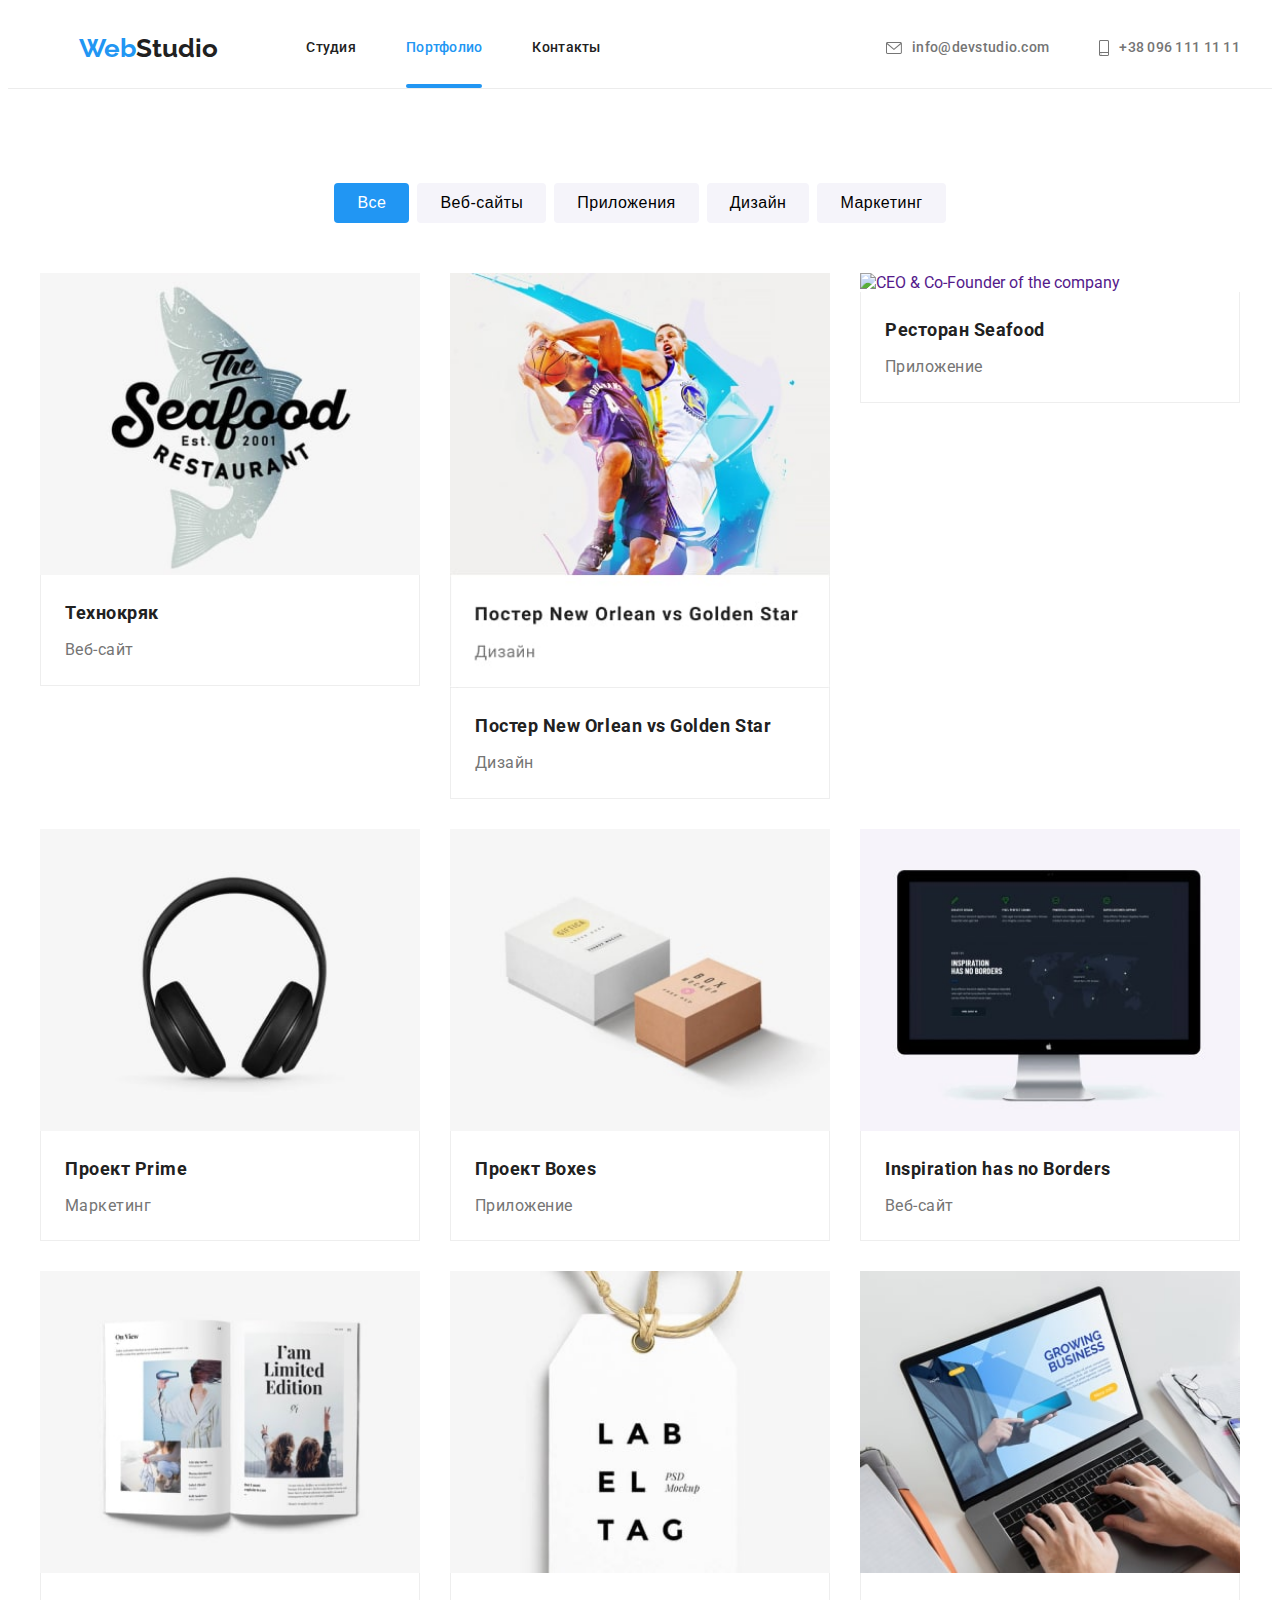
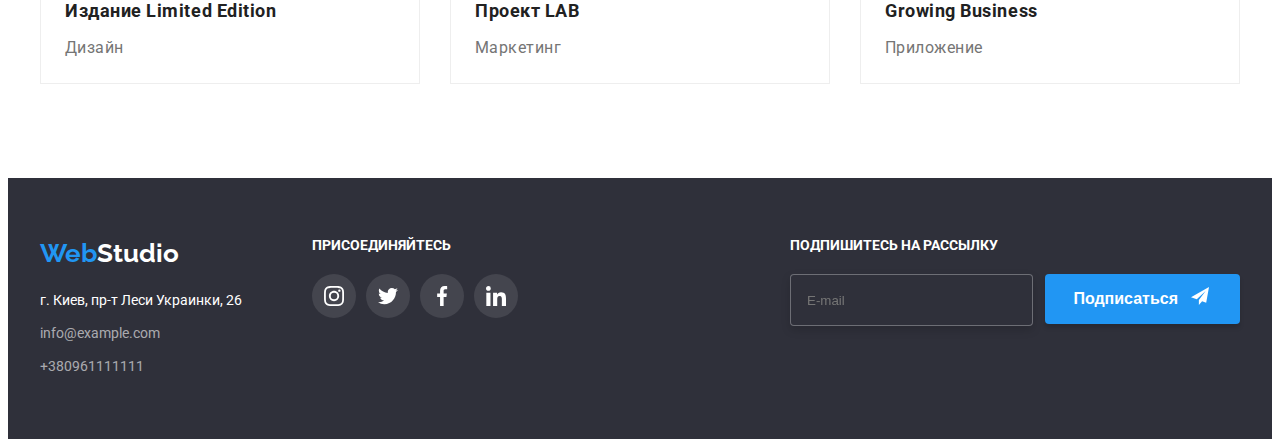
==== commit bc6315d3: "qwerty" ====
--- a/portfolio.html
+++ b/portfolio.html
@@ -25,6 +25,7 @@
   </head>
 
   <body class="page-body">
+  
     <!--ВЕРХНЯЯ ЛИНИЯ-->
     <header class="page-header line">
       <div class="container header-container">
@@ -479,7 +480,7 @@
         </div>
       </section>
     </main>
-    <!--ПІДВАЛ-->
+    <!--ПОДВАЛ-->
     <footer class="page-footer">
       <div class="container footer-container">
         <div class="footer-group-logo">
--- a/css/main.min.css
+++ b/css/main.min.css
@@ -1 +1 @@
-:root{--first-text-color: #212121;--secondary-text-color: #757575;--white-text-color: #ffffff;--blue-text-color: #2196f3;--items: 1;--indent: 30px}.visuality-hiden{position:absolute;white-space:nowrap;width:1px;height:1px;overflow:hidden;border:0;padding:0;clip:rect(0 0 0 0);clip-path:inset(50%);margin:-1px}.btn-header{position:absolute;width:1px;height:1px;margin:-1px;border:0;padding:0;white-space:nowrap;clip-path:inset(100%);clip:rect(0 0 0 0);overflow:hidden}h1,h2,h3,h4,h5,h6,p{margin:0}.link{text-decoration:none}.list{padding:0;margin:0;list-style:none}img{display:block;width:100%;height:auto}.container{margin-left:auto;margin-right:auto;padding-left:15px;padding-right:15px}@media screen and (min-width: 480px){.container{width:480px}}@media screen and (min-width: 768px){.container{width:768px}}@media screen and (min-width: 1200px){.container{width:1200px}}@media screen and (max-width: 1199px){.section.container{display:none}}.page-body{background-color:var(--white-text-color);font-family:"Roboto";color:var(--first-text-color)}.page-body.no-scroll{overflow:hidden}.section{padding-bottom:94px;padding-top:94px}@media screen and (max-width: 1199px){.section{padding-bottom:60px;padding-top:60px}}.buttons{background-color:var(--blue-text-color);font-family:"Roboto";font-weight:700;font-size:16px;line-height:1.87;color:var(--white-text-color);cursor:pointer;align-items:center;text-align:center;letter-spacing:.06em;border:1px solid rgba(0,0,0,0);border-radius:4px;min-width:200px;height:50px;display:block;margin:0 auto}.buttons:hover,.buttons:focus{background-color:#188ce8;color:#fff;transition:drop-shadow(0px 4px 4px rgba(0, 0, 0, 0.25));transition:color 250ms cubic-bezier(0.4, 0, 0.2, 1)}.filters-button{margin-bottom:50px;display:flex;flex-wrap:wrap;gap:8px}@media screen and (min-width: 768px){.filters-button{justify-content:center}}.filters{font-weight:500;font-size:16px;line-height:1.62;display:inline-block;border-radius:4px;padding:6px 22px;cursor:pointer;letter-spacing:.03em;background-color:#f5f4fa;border:1px solid rgba(0,0,0,0);transition:color 250ms cubic-bezier(0.4, 0, 0.2, 1);background-color:250ms cubic-bezier(0.4, 0, 0.2, 1)}.filters:hover,.filters:focus{background-color:#2196f3;color:#fff}.filters.active{background-color:#2196f3;color:#fff}.send-button{display:inline-flex;align-items:center;width:200px;height:50px;margin-left:12px;padding:10px 28px;cursor:pointer;font-weight:700;font-size:16px;line-height:1.87;letter-spacing:.06em;color:#fff;background-color:#2196f3;box-shadow:0px 4px 4px rgba(0,0,0,.15);border-radius:4px;border:rgba(0,0,0,0)}@media screen and (min-width: 480px){.send-button{margin-left:12px}}@media screen and (min-width: 768px){.send-button{margin-left:125px}}.icon-send{margin-left:10px;fill:#fff}.site-nav__logo{font-family:"Raleway";font-weight:700;font-size:26px;line-height:1.19em;letter-spacing:.03em;color:var(--blue-text-color);text-decoration:none;padding-top:16px;padding-bottom:16px}@media screen and (min-width: 320px){.div-logo{margin-left:50px}}@media screen and (min-width: 480px){.div-logo{margin-left:0}}@media screen and (max-width: 1199px){.div-logo{display:flex;justify-content:center}}.page-footer__logo{font-family:"Raleway";font-weight:700;font-size:26px;line-height:1.19em;letter-spacing:.03em;color:var(--blue-text-color);text-decoration:none}.site-nav__blue{color:var(--blue-text-color)}.site-nav__black{color:var(--first-text-color)}.page-footer__white{color:var(--white-text-color)}.page-footer__blue{color:var(--blue-text-color)}.social-links{list-style:none;text-decoration:none;display:flex;padding:0%;justify-content:center}.item-icon{margin-right:10px;list-style:none}.icons{width:44px;height:44px;background-color:#fff;border-radius:50%;display:flex;align-items:center;justify-content:center;color:#afb1b8;transition:color 250ms cubic-bezier(0.4, 0, 0.2, 1),background-color 250ms cubic-bezier(0.4, 0, 0.2, 1)}.icons:hover,.icons:focus{background-color:#2196f3;color:#fff}.social-icon{width:20px;height:20px;fill:currentColor}.footer-soc-links{display:flex;justify-content:center}@media screen and (max-width: 1199px){.footer-soc-links{justify-content:center}}.footer-item-icons:not(:last-child){margin-right:10px}.footer-item-icons{border-radius:50%}.footer-icons{width:44px;height:44px;background-color:rgba(255,255,255,.1);border-radius:50%;display:flex;align-items:center;justify-content:center;transition:color 250ms cubic-bezier(0.4, 0, 0.2, 1),background-color 250ms cubic-bezier(0.4, 0, 0.2, 1)}.footer-icons:hover,.footer-icons:focus{background-color:#2196f3}.footer-soc-icon{width:20px;height:20px;fill:#fff}.svg-container{fill:currentColor;margin-right:10px}.client-logos{display:flex;justify-content:center;margin-left:auto;margin-right:auto;margin-top:50px;padding:0}@media screen and (min-width: 320px){.client-logos{margin-bottom:0;flex-wrap:wrap}}@media screen and (min-width: 480px){.client-logos{margin-bottom:0;flex-wrap:wrap}}@media screen and (min-width: 768px){.client-logos{flex-wrap:wrap}}@media screen and (max-width: 1199px){.client-logos{gap:30px}}@media screen and (min-width: 1200px){.client-logos{list-style:none;margin-right:-30px}}@media screen and (min-width: 320px){.clients-box{list-style:none}}@media screen and (min-width: 1200px){.clients-box{width:1200px;flex-basis:calc(16.6666666667% - 30px);margin-right:30px}}.clients-logo:hover{border:1px solid #2196f3;color:#2196f3}.clients-logo:focus{border:1px solid #2196f3}.clients-logo{width:210px;height:92px;color:#afb1b8;border:1px solid #afb1b8;background-color:#fff;display:flex;align-items:center;justify-content:center;border-radius:4px;transition:color 250ms cubic-bezier(0.4, 0, 0.2, 1),border-color 250ms cubic-bezier(0.4, 0, 0.2, 1)}@media screen and (min-width: 1200px){.clients-logo{width:170px}}.clients-icons{fill:currentColor}.clients-logo:hover .clients-icons{fill:#2196f3}.clients-logo:focus .clients-icons{fill:#2196f3}.client-header{font-weight:700;font-size:36px;line-height:1.16;text-align:center;letter-spacing:.03em;color:#212121}.footer-title-send{margin-bottom:20px;font-weight:700;font-size:14px;line-height:1.14;letter-spacing:.03em;text-transform:uppercase}@media screen and (min-width: 320px){.footer-title-send{margin-left:10px;padding-top:60px}}@media screen and (min-width: 480px){.footer-title-send{margin-left:15px;padding-top:60px}}@media screen and (min-width: 768px){.footer-title-send{padding-top:60px}}@media screen and (max-width: 1199px){.footer-title-send{display:flex;justify-content:center}}@media screen and (min-width: 1200px){.footer-title-send{padding-top:0}}.modal-title{font-weight:700;font-size:20px;line-height:1.15;text-align:center;letter-spacing:.03em;margin-bottom:12px}.title{font-weight:900;font-size:44px;line-height:1.36;text-align:center;letter-spacing:.06em;text-transform:uppercase;margin-bottom:30px;color:var(--white-text-color)}@media screen and (max-width: 1199px){.title{font-size:26px}}.specifics-title{font-weight:700;font-size:14px;line-height:1.14;margin-bottom:10px;letter-spacing:.03em;color:var(--first-text-color)}@media screen and (max-width: 767px){.specifics-title{text-align:center}}.work-title{font-weight:700;font-size:36px;line-height:1.16;text-align:center;letter-spacing:.03em;margin-bottom:50px;color:var(--first-text-color)}@media screen and (max-width: 1199px){.work-title{display:none}}.work-title-command{font-weight:700;font-size:36px;line-height:1.16;text-align:center;letter-spacing:.03em;margin-bottom:50px}.specifics-title-team{font-weight:500;font-size:16px;line-height:1.18;margin-top:30px;margin-bottom:10px;text-align:center;letter-spacing:.06em;color:var(--first-text-color)}.footer-title{font-weight:700;font-size:14px;line-height:1.14;letter-spacing:.03em;color:#fff;margin-bottom:20px}@media screen and (min-width: 320px){.footer-title{margin-left:30px}}@media screen and (min-width: 480px){.footer-title{margin-left:30px}}.cards-title{font-weight:700;font-size:18px;line-height:2;letter-spacing:.03em;margin-bottom:4px;color:var(--first-text-color)}.card{justify-content:center;padding-top:94px}.cards{display:block}.cards:hover{box-shadow:0px 1px 1px rgba(0,0,0,.12),0px 4px 4px rgba(0,0,0,.06),1px 4px 6px rgba(0,0,0,.16)}.cards-border{position:relative;overflow:hidden}.cards:hover .open-text{transform:translateY(0%)}.card-content{padding:20px 24px;border:1px solid #eee;border-top:none}.cards-text{font-weight:400;font-size:16px;line-height:1.87;letter-spacing:.03em;margin:0;color:var(--secondary-text-color)}.workers__card-workers{background-color:#fff;box-shadow:0px 1px 3px rgba(0,0,0,.12),0px 1px 1px rgba(0,0,0,.14),0px 2px 1px rgba(0,0,0,.2);padding-bottom:30px;border-radius:0px 0px 4px 4px}.open-text{position:absolute;top:0;background-color:rgba(33,150,243,.9);color:#fff;font-weight:400;font-size:18px;line-height:1.55;padding:63px 24px;height:101%;transform:translateY(100%);transition:transform 250ms cubic-bezier(0.4, 0, 0.2, 1)}.specifics-projects{display:flex;flex-wrap:wrap;gap:var(--indent)}@media screen and (min-width: 768px){.specifics-projects{--items: 2}}@media screen and (min-width: 1200px){.specifics-projects{--items: 3}}.specifics-projects__item{width:calc((100% - var(--indent)*(var(--items) - 1))/var(--items))}.specifics-team{font-weight:400;font-size:16px;line-height:1.18;text-align:center;margin-bottom:16px;letter-spacing:.03em;color:#757575}.workers{display:flex;gap:30px;flex-wrap:wrap;align-items:center}@media screen and (min-width: 768px){.workers__element{width:354px}}@media screen and (min-width: 1200px){.workers__element{width:270px}}.work-list{display:flex;gap:30px}.work-list__projects{width:370px;position:relative}@media screen and (max-width: 1199px){.work-list__projects{display:none}}.thumb{position:absolute;bottom:0;left:0;width:370px;height:70px;background-color:rgba(47,48,58,.8);display:flex;justify-content:center;align-items:center}.add-text{display:flex;justify-content:center;align-items:center;color:#fff;font-weight:700;font-size:14px;line-height:1.17;align-self:center}.worker-container{background-color:#f5f4fa;padding-top:60px;padding-bottom:60px}@media screen and (min-width: 1200px){.worker-container{padding-top:94px;padding-bottom:94px}}.specifics{font-weight:400;font-size:14px;line-height:1.71;letter-spacing:.03em;color:var(--secondary-text-color)}@media screen and (max-width: 767px){.specifics{margin-bottom:30px}}@media screen and (min-width: 768px){.specifics{margin-bottom:10px}}.general-list__spec-icon{height:120px;background-color:#f5f4fa;border-radius:4px;margin-bottom:30px;display:flex;align-items:center;justify-content:center}@media screen and (min-width: 480px){.general-list__spec-icon{width:450px}}@media screen and (min-width: 768px){.general-list__spec-icon{width:354px}}@media screen and (min-width: 1200px){.general-list__spec-icon{width:270px}}.general-list__icon-box{width:70px;height:70px}@media screen and (min-width: 768px){.general-list{display:flex;flex-wrap:wrap;gap:30px}}@media screen and (min-width: 480px){.general-list__item{max-width:450px}}@media screen and (min-width: 768px){.general-list__item{max-width:354px}}@media screen and (min-width: 1200px){.general-list__item{max-width:calc(25% - 30px)}}.name-thumb{display:block;margin-bottom:4px;font-weight:400;font-size:12px;line-height:1.16;letter-spacing:.01em;color:#757575}.name-thumb:focus{border-color:#2196f3}.stroke-thumb{margin-bottom:10px}.stroke-name-thumb{position:relative;display:block}.stroke-name{padding-left:42px;outline:none;width:100%;height:40px;left:576px;top:314px;border:1px solid rgba(33,33,33,.2);border-radius:4px;background-color:rgba(0,0,0,0);outline:rgba(0,0,0,0)}.stroke-name-text{padding:12px;width:100%;height:120px;border:1px solid rgba(33,33,33,.2);border-radius:4px;background-color:rgba(0,0,0,0);outline:rgba(0,0,0,0);resize:none}.stroke-name-text:hover{border-color:#2196f3}.stroke-name-text:focus{border-color:#2196f3}.stroke-name:hover{border-color:#2196f3}.stroke-name:focus{border-color:#2196f3}.name-icon{left:12px;position:absolute;top:50%;transform:translateY(-50%)}.stroke-name:hover+.name-icon{fill:#2196f3}.stroke-name:focus+.name-icon{fill:#2196f3;border-color:#2196f3}textarea{width:448px;height:120px;font-weight:400;font-size:12px;line-height:1.16;letter-spacing:.01em;color:rgba(117,117,117,.5)}.rules{font-weight:400;font-size:14px;line-height:1.71;letter-spacing:.03em;margin-left:5px;color:#2196f3}.input-check:checked+.check-text span{background-color:#2196f3;border:none}.input-check:checked+.check-text .check-icon{fill:var(--white-text-color)}.check-text{display:flex;justify-content:center;align-items:center;margin-top:20px;font-weight:400;font-size:14px;line-height:1.71;letter-spacing:.03em}.check-text span{width:16px;height:15px;border:1px solid #757575;border-radius:2px;margin-right:7px;display:flex;align-items:center;justify-content:center}.check-icon{fill:rgba(0,0,0,0)}.text-span{font-weight:400;font-size:14px;line-height:1.71;letter-spacing:.03em;color:#757575}.modal-button-input{display:block;width:200px;height:50px;color:#fff;background-color:#2196f3;margin-top:30px;margin-left:auto;margin-right:auto;box-shadow:0px 4px 4px rgba(0,0,0,.15);border-radius:4px;border:1px solid rgba(0,0,0,0);cursor:pointer;font-weight:700;font-size:16px;line-height:1.87;align-items:center;text-align:center}.backdrop{position:fixed;top:0;left:0;width:100%;height:100%;background:rgba(0,0,0,.2);transition:opacity 250ms cubic-bezier(0.4, 0, 0.2, 1)}.backdrop.is-hidden{opacity:0;pointer-events:none}.backdrop.is-hidden .modal{transform:translate(0%, -50%) rotate(0)}.modal{width:528px;padding:40px;background-color:#fff;position:absolute;top:50%;left:50%;transform:translate(-50%, -50%) rotate(360deg);background-color:#fff;box-shadow:0px 1px 3px rgba(0,0,0,.12),0px 1px 1px rgba(0,0,0,.14),0px 2px 1px rgba(0,0,0,.2);border-radius:4px;transition:transform 250ms cubic-bezier(0.4, 0, 0.2, 1)}.modal-close-button{position:absolute;top:8px;right:8px;width:30px;height:30px;border-radius:50%;background-color:#fff;border:1px solid rgba(0,0,0,.1);cursor:pointer;display:flex;align-items:center;justify-content:center}.modal-close-button::after{content:"";position:absolute;left:0;bottom:0;display:block;width:521px;height:581px;transform:scaleX(0);transition:color 250ms cubic-bezier(0.4, 0, 0.2, 1),fill 250ms cubic-bezier(0.4, 0, 0.2, 1)}.modal-close-button:hover::after{transform:scaleX(1)}.icon-close{width:18px;height:18px;fill:#212121}.modal-close-button:hover .icon-close{fill:#2196f3}.modal-close-button:focus .icon-close{fill:#2196f3}.email-input{flex-direction:column}@media screen and (min-width: 768px){.email-input{justify-content:center}}@media screen and (min-width: 1200px){.email-input{margin-left:93px}}.input-text{width:358px;height:50px;color:rgba(255,255,255,.6);background-color:#2f303a;border:1px solid rgba(255,255,255,.3);filter:drop-shadow(0px 4px 4px rgba(0, 0, 0, 0.15));border-radius:4px;padding:0 16px;outline:rgba(0,0,0,0)}@media screen and (min-width: 320px){.input-text{width:100%;margin-bottom:20px}}@media screen and (min-width: 768px){.input-text{width:450px;margin-bottom:20px}}@media screen and (min-width: 1200px){.input-text{width:358px}}.mobile-form{display:flex;flex-wrap:wrap;justify-content:center}@media screen and (min-width: 768px){.mobile-form{flex-direction:column}}.page-footer{padding-top:60px;padding-bottom:60px;background-color:#2f303a;color:var(--white-text-color)}.logo-footer{font-family:"Raleway";font-weight:700;font-size:26px;line-height:1.19em;letter-spacing:.03em;display:block;justify-content:flex-start;color:var(--blue-text-color);text-decoration:none;margin-bottom:20px}.text-address{width:227px;font-style:normal;display:block;color:var(--white-text-color);margin-top:20px}@media screen and (max-width: 1199px){.text-address{display:block}}.address{font-family:"Roboto";font-weight:400;font-size:14px;line-height:1.71;letter-spacing:.03em;margin:0;width:231px;height:21px;color:#fff}@media screen and (min-width: 320px){.address{margin-left:38px}}@media screen and (min-width: 480px){.address{margin-left:10px}}@media screen and (max-width: 1199px){.address{justify-content:center}}@media screen and (min-width: 1200px){.address{margin-left:0}}.text-email{display:block;font-weight:400;font-size:14px;line-height:1.71;letter-spacing:.03em;text-decoration:none;margin-bottom:9px;margin-top:9px;width:231px;height:21px;color:rgba(255,255,255,.6);transition:color 250ms cubic-bezier(0.4, 0, 0.2, 1)}@media screen and (min-width: 320px){.text-email{margin-left:80px}}@media screen and (min-width: 480px){.text-email{margin-left:50px}}@media screen and (min-width: 1200px){.text-email{margin-left:0}}.text-email{color:rgba(255,255,255,.6)}.text-email:hover,.text-email:focus{color:#2196f3}.text-telephone{display:block;font-weight:400;font-size:14px;line-height:1.71;letter-spacing:.03em;text-decoration:none;width:231px;height:21px;color:rgba(255,255,255,.6)}@media screen and (min-width: 320px){.text-telephone{margin-left:90px}}@media screen and (min-width: 480px){.text-telephone{margin-left:60px}}@media screen and (max-width: 767px){.text-telephone{padding-bottom:60px}}@media screen and (min-width: 1200px){.text-telephone{margin-left:0}}.text-telephone:hover,.text-telephone:focus{color:#2196f3;transition:color 250ms cubic-bezier(0.4, 0, 0.2, 1)}.footer-container{display:flex;flex-wrap:wrap}@media screen and (min-width: 480px){.footer-container{justify-content:space-around}}@media screen and (min-width: 1200px){.footer-container{justify-content:flex-start;align-items:baseline}}.flex-container{display:flex}.join{margin-left:70px}@media screen and (max-width: 320px){.join{margin-left:45px}}@media screen and (min-width: 480px){.join{margin-left:18px}}@media screen and (min-width: 768px){.join{margin-bottom:60px}}@media screen and (min-width: 1200px){.join{margin-left:70px}}.menu-burger{display:inline-flex;align-items:center;justify-content:center;width:40px;height:40px;background-color:rgba(0,0,0,0);border:none}@media screen and (min-width: 768px){.menu-burger{display:none}}.menu-burger.js-close-menu{position:absolute;top:10px;right:15px}.mobile-menu{display:flex;flex-direction:column;position:fixed;top:0;left:0;background-color:#fff;width:100%;height:100%;padding:48px 40px;transform:translateX(100%);transition:transform 500ms}.mobile-menu.is-open{transform:translateX(0)}.mobile-menu-nav{margin-bottom:auto}.mobile-menu-nav-item{margin-bottom:32px}.mobile-menu-nav-link{font-weight:500;font-size:40px;line-height:1.175;letter-spacing:.02em;color:#212121}.mobile-menu-nav-link.current{color:#2196f3}.mobile-menu-contacts{margin-bottom:64px}.mobile-menu-contacts-item{margin-bottom:32px}.mobile-menu-contacts-link{font-weight:500;font-size:24px;line-height:1.1666666667;letter-spacing:.02em;color:#757575}.mobile-menu-contacts-link.current{color:#2196f3}@media screen and (min-width: 480px){.mobile-menu-contacts-link.current{font-size:34px}}.mobile-menu-social{display:flex;flex-wrap:wrap;gap:10px}.mobile-menu-social-link{font-weight:500;font-size:18px;line-height:1.2222222222;letter-spacing:.02em;color:#2196f3;border-right:1px solid rgba(33,33,33,.2);padding-right:10px}.line{border-bottom:1px solid #ececec}.page-header{background-color:var(--white-text-color)}@media screen and (min-width: 768px){.header-container{display:flex;align-items:center;justify-content:space-between}}.site-nav{display:flex;align-items:center}@media screen and (max-width: 480px){.site-nav{margin:0}}@media screen and (max-width: 767px){.site-nav{align-items:center;display:flex;justify-content:space-between}}@media screen and (min-width: 768px){.site-nav{width:768px}}@media screen and (min-width: 1200px){.site-nav{width:1200px;display:flex;justify-content:center;align-items:center}}.nav-list{margin-left:93px;display:flex}@media screen and (max-width: 767px){.nav-list{display:none}}@media screen and (min-width: 768px){.nav-list{margin-left:88px}}.nav-list__navigation:not(:last-child){margin-right:50px}.nav-list__link{font-family:"Roboto";font-weight:500;font-size:14px;line-height:1.14;letter-spacing:.02em;padding:32px 0;display:block;position:relative;color:var(--first-text-color);transition:color 250ms cubic-bezier(0.4, 0, 0.2, 1)}@media screen and (min-width: 768px){.nav-list__link{align-items:center;justify-content:flex-end}}.nav-list__link:hover,.nav-list__link:focus{color:var(--blue-text-color)}.nav-list__link.current{color:var(--blue-text-color)}.nav-list__link.current::after{content:"";position:absolute;width:100%;height:4px;left:0;bottom:0;background-color:var(--blue-text-color);display:block;border-radius:2px}@media screen and (max-width: 767px){.contacts{display:none}}@media screen and (min-width: 1200px){.contacts{width:1200px;display:flex;justify-content:flex-end;margin-left:auto;align-items:center}}.contacts__item:not(:last-child){margin-bottom:10px}@media screen and (min-width: 1200px){.contacts__item:not(:last-child){margin-right:50px;margin-bottom:0}}.contacts__link{display:flex;align-items:center;font-weight:500;font-size:12px;line-height:1.14;letter-spacing:.02em;color:#757575;transition:color 250ms cubic-bezier(0.4, 0, 0.2, 1)}.contacts__link:hover,.contacts__link:focus{color:var(--blue-text-color)}@media screen and (min-width: 1200px){.contacts__link{font-size:14px}}@media screen and (min-width: 1200px){.icon-mail{width:16px;height:12px}}@media screen and (min-width: 1200px){.icon-tel{width:10px;height:16px}}.hero{max-width:1600px;margin:0 auto;background-color:#c4c4c4;background-image:linear-gradient(rgba(47, 48, 58, 0.4), rgba(47, 48, 58, 0.4)),url(../images/Img-backround-hero.jpg);padding-bottom:118px;padding-top:118px;background-position:center;background-repeat:no-repeat}@media screen and (min-width: 480px){.hero .hero{background-position:center}}@media screen and (min-width: 1200px){.hero{padding-bottom:200px;padding-top:200px}}.work-section{padding-top:0}@media screen and (max-width: 1199px){.work-section{display:none}}/*# sourceMappingURL=main.min.css.map */+:root{--first-text-color: #212121;--secondary-text-color: #757575;--white-text-color: #ffffff;--blue-text-color: #2196f3;--items: 1;--indent: 30px}.visuality-hiden{position:absolute;white-space:nowrap;width:1px;height:1px;overflow:hidden;border:0;padding:0;clip:rect(0 0 0 0);clip-path:inset(50%);margin:-1px}.btn-header{position:absolute;width:1px;height:1px;margin:-1px;border:0;padding:0;white-space:nowrap;clip-path:inset(100%);clip:rect(0 0 0 0);overflow:hidden}h1,h2,h3,h4,h5,h6,p{margin:0}.link{text-decoration:none}.list{padding:0;margin:0;list-style:none}img{display:block;width:100%;height:auto}.container{margin-left:auto;margin-right:auto;padding-left:15px;padding-right:15px}@media screen and (min-width: 480px){.container{width:480px}}@media screen and (min-width: 768px){.container{width:768px}}@media screen and (min-width: 1200px){.container{width:1200px}}@media screen and (max-width: 1199px){.section.container{display:none}}.page-body{background-color:var(--white-text-color);font-family:"Roboto";color:var(--first-text-color)}.page-body.no-scroll{overflow:hidden}.section{padding-bottom:94px;padding-top:94px}@media screen and (max-width: 1199px){.section{padding-bottom:60px;padding-top:60px}}.buttons{background-color:var(--blue-text-color);font-family:"Roboto";font-weight:700;font-size:16px;line-height:1.87;color:var(--white-text-color);cursor:pointer;align-items:center;text-align:center;letter-spacing:.06em;border:1px solid rgba(0,0,0,0);border-radius:4px;min-width:200px;height:50px;display:block;margin:0 auto}.buttons:hover,.buttons:focus{background-color:#188ce8;color:#fff;transition:drop-shadow(0px 4px 4px rgba(0, 0, 0, 0.25));transition:color 250ms cubic-bezier(0.4, 0, 0.2, 1)}.filters-button{margin-bottom:50px;display:flex;flex-wrap:wrap;gap:8px}@media screen and (min-width: 768px){.filters-button{justify-content:center}}.filters{font-weight:500;font-size:16px;line-height:1.62;display:inline-block;border-radius:4px;padding:6px 22px;cursor:pointer;letter-spacing:.03em;background-color:#f5f4fa;border:1px solid rgba(0,0,0,0);transition:color 250ms cubic-bezier(0.4, 0, 0.2, 1);background-color:250ms cubic-bezier(0.4, 0, 0.2, 1)}.filters:hover,.filters:focus{background-color:#2196f3;color:#fff}.filters.active{background-color:#2196f3;color:#fff}.send-button{display:inline-flex;align-items:center;width:200px;height:50px;padding:10px 28px;cursor:pointer;font-weight:700;font-size:16px;line-height:1.87;color:#fff;background-color:#2196f3;box-shadow:0px 4px 4px rgba(0,0,0,.15);border-radius:4px;border:rgba(0,0,0,0)}.icon-send{margin-left:10px;fill:#fff}.site-nav__logo{font-family:"Raleway";font-weight:700;font-size:26px;line-height:1.19;color:var(--blue-text-color);text-decoration:none;padding-top:16px;padding-bottom:16px}@media screen and (min-width: 480px){.div-logo{justify-content:center;display:inline-flex;align-items:center}}.page-footer__logo{font-family:"Raleway";font-weight:700;font-size:26px;line-height:1.19;color:var(--blue-text-color);text-decoration:none}.site-nav__blue{color:var(--blue-text-color)}.site-nav__black{color:var(--first-text-color)}.page-footer__white{color:var(--white-text-color)}.page-footer__blue{color:var(--blue-text-color)}.social-links{list-style:none;text-decoration:none;display:flex;padding:0%;justify-content:center}.item-icon{margin-right:10px;list-style:none}.icons{width:44px;height:44px;background-color:#fff;border-radius:50%;display:flex;align-items:center;justify-content:center;color:#afb1b8;transition:color 250ms cubic-bezier(0.4, 0, 0.2, 1),background-color 250ms cubic-bezier(0.4, 0, 0.2, 1)}.icons:hover,.icons:focus{background-color:#2196f3;color:#fff}.social-icon{width:20px;height:20px;fill:currentColor}.footer-soc-links{display:flex;justify-content:center}.footer-item-icons:not(:last-child){margin-right:10px}.footer-item-icons{border-radius:50%}.footer-icons{width:44px;height:44px;background-color:rgba(255,255,255,.1);border-radius:50%;display:flex;align-items:center;justify-content:center;transition:color 250ms cubic-bezier(0.4, 0, 0.2, 1),background-color 250ms cubic-bezier(0.4, 0, 0.2, 1)}.footer-icons:hover,.footer-icons:focus{background-color:#2196f3}.footer-soc-icon{width:20px;height:20px;fill:#fff}.svg-container{fill:currentColor;margin-right:10px}.client-logos{display:flex;justify-content:center;gap:30px;margin-left:auto;margin-top:50px}@media screen and (min-width: 320px){.client-logos{flex-wrap:wrap}}@media screen and (min-width: 480px){.client-logos{margin-bottom:0;flex-wrap:wrap}}@media screen and (min-width: 768px){.client-logos{flex-wrap:wrap}}@media screen and (max-width: 1199px){.client-logos{gap:30px}}@media screen and (min-width: 1200px){.client-logos{margin-right:-30px}}@media screen and (min-width: 320px){.clients-box{list-style:none}}@media screen and (min-width: 1200px){.clients-box{flex-basis:calc(16.6666666667% - 30px)}}.clients-logo:hover{border:1px solid #2196f3;color:#2196f3}.clients-logo:focus{border:1px solid #2196f3}.clients-logo{width:210px;height:92px;color:#afb1b8;border:1px solid #afb1b8;background-color:#fff;display:flex;align-items:center;justify-content:center;border-radius:4px;transition:color 250ms cubic-bezier(0.4, 0, 0.2, 1),border-color 250ms cubic-bezier(0.4, 0, 0.2, 1)}@media screen and (min-width: 1200px){.clients-logo{width:170px}}.clients-icons{fill:currentColor}.clients-logo:hover .clients-icons{fill:#2196f3}.clients-logo:focus .clients-icons{fill:#2196f3}.client-header{font-weight:700;font-size:36px;line-height:1.16;text-align:center;letter-spacing:.03em;color:#212121}.footer-title-send{margin-bottom:20px;font-weight:700;font-size:14px;line-height:1.14;text-transform:uppercase}@media screen and (min-width: 1200px){.footer-title-send{text-align:left}}.modal-title{font-weight:700;font-size:20px;line-height:1.15;text-align:center;letter-spacing:.03em;margin-bottom:12px}.title{font-weight:900;font-size:44px;line-height:1.36;text-align:center;letter-spacing:.06em;text-transform:uppercase;margin-bottom:30px;color:var(--white-text-color)}@media screen and (max-width: 1199px){.title{font-size:26px}}.specifics-title{font-weight:700;font-size:14px;line-height:1.14;margin-bottom:10px;letter-spacing:.03em;color:var(--first-text-color)}@media screen and (max-width: 767px){.specifics-title{text-align:center}}.work-title{font-weight:700;font-size:36px;line-height:1.16;text-align:center;letter-spacing:.03em;margin-bottom:50px;color:var(--first-text-color)}@media screen and (max-width: 1199px){.work-title{display:none}}.work-title-command{font-weight:700;font-size:36px;line-height:1.16;text-align:center;letter-spacing:.03em;margin-bottom:50px}.specifics-title-team{font-weight:500;font-size:16px;line-height:1.18;margin-top:30px;margin-bottom:10px;text-align:center;letter-spacing:.06em;color:var(--first-text-color)}.footer-title{font-weight:700;font-size:14px;line-height:1.14;color:#fff;margin-bottom:20px}.cards-title{font-weight:700;font-size:18px;line-height:2;letter-spacing:.03em;margin-bottom:4px;color:var(--first-text-color)}.card{justify-content:center;padding-top:94px}.cards{display:block}.cards:hover{box-shadow:0px 1px 1px rgba(0,0,0,.12),0px 4px 4px rgba(0,0,0,.06),1px 4px 6px rgba(0,0,0,.16)}.cards-border{position:relative;overflow:hidden}.cards:hover .open-text{transform:translateY(0%)}.card-content{padding:20px 24px;border:1px solid #eee;border-top:none}.cards-text{font-weight:400;font-size:16px;line-height:1.87;letter-spacing:.03em;margin:0;color:var(--secondary-text-color)}.workers__card-workers{background-color:#fff;box-shadow:0px 1px 3px rgba(0,0,0,.12),0px 1px 1px rgba(0,0,0,.14),0px 2px 1px rgba(0,0,0,.2);padding-bottom:30px;border-radius:0px 0px 4px 4px}.open-text{position:absolute;top:0;background-color:rgba(33,150,243,.9);color:#fff;font-weight:400;font-size:18px;line-height:1.55;padding:63px 24px;height:101%;transform:translateY(100%);transition:transform 250ms cubic-bezier(0.4, 0, 0.2, 1)}.specifics-projects{display:flex;flex-wrap:wrap;gap:var(--indent)}@media screen and (min-width: 768px){.specifics-projects{--items: 2}}@media screen and (min-width: 1200px){.specifics-projects{--items: 3}}.specifics-projects__item{width:calc((100% - var(--indent)*(var(--items) - 1))/var(--items))}.specifics-team{font-weight:400;font-size:16px;line-height:1.18;text-align:center;margin-bottom:16px;letter-spacing:.03em;color:#757575}.workers{display:flex;gap:30px;flex-wrap:wrap;align-items:center}@media screen and (min-width: 768px){.workers__element{width:354px}}@media screen and (min-width: 1200px){.workers__element{width:270px}}.work-list{display:flex;gap:30px}.work-list__projects{width:370px;position:relative}@media screen and (max-width: 1199px){.work-list__projects{display:none}}.thumb{position:absolute;bottom:0;left:0;width:370px;height:70px;background-color:rgba(47,48,58,.8);display:flex;justify-content:center;align-items:center}.add-text{display:flex;justify-content:center;align-items:center;color:#fff;font-weight:700;font-size:14px;line-height:1.17;align-self:center}.worker-container{background-color:#f5f4fa;padding-top:60px;padding-bottom:60px}@media screen and (min-width: 1200px){.worker-container{padding-top:94px;padding-bottom:94px}}.specifics{font-weight:400;font-size:14px;line-height:1.71;letter-spacing:.03em;color:var(--secondary-text-color)}@media screen and (max-width: 767px){.specifics{margin-bottom:30px}}@media screen and (min-width: 768px){.specifics{margin-bottom:10px}}.general-list__spec-icon{height:120px;background-color:#f5f4fa;border-radius:4px;margin-bottom:30px;display:flex;align-items:center;justify-content:center}@media screen and (min-width: 480px){.general-list__spec-icon{width:450px}}@media screen and (min-width: 768px){.general-list__spec-icon{width:354px}}@media screen and (min-width: 1200px){.general-list__spec-icon{width:270px}}.general-list__icon-box{width:70px;height:70px}@media screen and (min-width: 768px){.general-list{display:flex;flex-wrap:wrap;gap:30px}}@media screen and (min-width: 480px){.general-list__item{max-width:450px}}@media screen and (min-width: 768px){.general-list__item{max-width:354px}}@media screen and (min-width: 1200px){.general-list__item{max-width:calc(25% - 30px)}}.name-thumb{display:block;margin-bottom:4px;font-weight:400;font-size:12px;line-height:1.16;letter-spacing:.01em;color:#757575}.name-thumb:focus{border-color:#2196f3}.stroke-thumb{margin-bottom:10px}.stroke-name-thumb{position:relative;display:block}.stroke-name{padding-left:42px;outline:none;width:100%;height:40px;left:576px;top:314px;border:1px solid rgba(33,33,33,.2);border-radius:4px;background-color:rgba(0,0,0,0);outline:rgba(0,0,0,0)}.stroke-name-text{padding:12px;width:100%;height:120px;border:1px solid rgba(33,33,33,.2);border-radius:4px;background-color:rgba(0,0,0,0);outline:rgba(0,0,0,0);resize:none}.stroke-name-text:hover{border-color:#2196f3}.stroke-name-text:focus{border-color:#2196f3}.stroke-name:hover{border-color:#2196f3}.stroke-name:focus{border-color:#2196f3}.name-icon{left:12px;position:absolute;top:50%;transform:translateY(-50%)}.stroke-name:hover+.name-icon{fill:#2196f3}.stroke-name:focus+.name-icon{fill:#2196f3;border-color:#2196f3}textarea{width:448px;height:120px;font-weight:400;font-size:12px;line-height:1.16;letter-spacing:.01em;color:rgba(117,117,117,.5)}.rules{font-weight:400;font-size:14px;line-height:1.71;letter-spacing:.03em;margin-left:5px;color:#2196f3}.input-check:checked+.check-text span{background-color:#2196f3;border:none}.input-check:checked+.check-text .check-icon{fill:var(--white-text-color)}.check-text{display:flex;justify-content:center;align-items:center;margin-top:20px;font-weight:400;font-size:14px;line-height:1.71;letter-spacing:.03em}.check-text span{width:16px;height:15px;border:1px solid #757575;border-radius:2px;margin-right:7px;display:flex;align-items:center;justify-content:center}.check-icon{fill:rgba(0,0,0,0)}.text-span{font-weight:400;font-size:14px;line-height:1.71;letter-spacing:.03em;color:#757575}.modal-button-input{display:block;width:200px;height:50px;color:#fff;background-color:#2196f3;margin-top:30px;margin-left:auto;margin-right:auto;box-shadow:0px 4px 4px rgba(0,0,0,.15);border-radius:4px;border:1px solid rgba(0,0,0,0);cursor:pointer;font-weight:700;font-size:16px;line-height:1.87;align-items:center;text-align:center}.backdrop{position:fixed;top:0;left:0;width:100%;height:100%;background:rgba(0,0,0,.2);transition:opacity 250ms cubic-bezier(0.4, 0, 0.2, 1)}.backdrop.is-hidden{opacity:0;pointer-events:none}.backdrop.is-hidden .modal{transform:translate(0%, -50%) rotate(0)}.modal{width:528px;padding:40px;background-color:#fff;position:absolute;top:50%;left:50%;transform:translate(-50%, -50%) rotate(360deg);background-color:#fff;box-shadow:0px 1px 3px rgba(0,0,0,.12),0px 1px 1px rgba(0,0,0,.14),0px 2px 1px rgba(0,0,0,.2);border-radius:4px;transition:transform 250ms cubic-bezier(0.4, 0, 0.2, 1)}.modal-close-button{position:absolute;top:8px;right:8px;width:30px;height:30px;border-radius:50%;background-color:#fff;border:1px solid rgba(0,0,0,.1);cursor:pointer;display:flex;align-items:center;justify-content:center}.modal-close-button::after{content:"";position:absolute;left:0;bottom:0;display:block;width:521px;height:581px;transform:scaleX(0);transition:color 250ms cubic-bezier(0.4, 0, 0.2, 1),fill 250ms cubic-bezier(0.4, 0, 0.2, 1)}.modal-close-button:hover::after{transform:scaleX(1)}.icon-close{width:18px;height:18px;fill:#212121}.modal-close-button:hover .icon-close{fill:#2196f3}.modal-close-button:focus .icon-close{fill:#2196f3}.email-input{text-align:center}@media screen and (min-width: 768px){.email-input{width:450px}}@media screen and (min-width: 1200px){.email-input{max-width:100%;margin-left:auto}}.input-text{height:50px;color:rgba(255,255,255,.6);background-color:#2f303a;border:1px solid rgba(255,255,255,.3);filter:drop-shadow(0px 4px 4px rgba(0, 0, 0, 0.15));border-radius:4px;padding:0 16px;outline:rgba(0,0,0,0)}@media screen and (min-width: 480px){.input-text{width:100%}}@media screen and (min-width: 768px){.input-text{width:100%}}@media screen and (min-width: 1200px){.input-text{width:100%}}.mobile-form{display:flex;justify-content:center;gap:20px}@media screen and (max-width: 1199px){.mobile-form{flex-wrap:wrap}}@media screen and (min-width: 1200px){.mobile-form{gap:12px}}.page-footer{padding-top:60px;background-color:#2f303a;color:var(--white-text-color)}@media screen and (max-width: 1199px){.page-footer{padding-bottom:60px}}.footer-group-logo{flex-wrap:wrap;text-align:center;margin-bottom:60px}@media screen and (min-width: 1200px){.footer-group-logo{text-align:left}}.logo-footer{font-family:"Raleway";font-weight:700;font-size:26px;line-height:1.19em;letter-spacing:.03em;display:block;justify-content:flex-start;color:var(--blue-text-color);text-decoration:none;margin-bottom:20px}.text-address{font-style:normal;display:block;color:var(--white-text-color);margin-top:20px}.address{font-size:14px;line-height:1.71;margin:0;color:#fff}.text-email{display:block;font-size:14px;line-height:1.71;text-decoration:none;margin-bottom:9px;margin-top:9px;color:rgba(255,255,255,.6);transition:color 250ms cubic-bezier(0.4, 0, 0.2, 1)}.text-email{color:rgba(255,255,255,.6)}.text-email:hover,.text-email:focus{color:#2196f3}.text-telephone{display:block;font-size:14px;line-height:1.71;text-decoration:none;color:rgba(255,255,255,.6)}.text-telephone:hover,.text-telephone:focus{color:#2196f3;transition:color 250ms cubic-bezier(0.4, 0, 0.2, 1)}@media screen and (min-width: 768px){.footer-container{display:flex;flex-wrap:wrap;justify-content:space-around}}@media screen and (min-width: 1200px){.footer-container{justify-content:flex-start}}.flex-container{display:flex}.join{text-align:center;margin-bottom:60px}@media screen and (min-width: 1200px){.join{margin-left:70px;text-align:start;margin:0;margin-left:70px}}.menu-burger{display:inline-flex;align-items:center;justify-content:center;width:40px;height:40px;background-color:rgba(0,0,0,0);border:none}@media screen and (min-width: 768px){.menu-burger{display:none}}.menu-burger.js-close-menu{position:absolute;top:10px;right:15px}.mobile-menu{display:flex;flex-direction:column;position:fixed;top:0;left:0;background-color:#fff;width:100%;height:100%;padding:48px 40px;transform:translateX(100%);transition:transform 500ms}.mobile-menu.is-open{transform:translateX(0)}.mobile-menu-nav{margin-bottom:auto}.mobile-menu-nav-item{margin-bottom:32px}.mobile-menu-nav-link{font-weight:500;font-size:40px;line-height:1.175;letter-spacing:.02em;color:#212121}.mobile-menu-nav-link.current{color:#2196f3}.mobile-menu-contacts{margin-bottom:64px}.mobile-menu-contacts-item{margin-bottom:32px}.mobile-menu-contacts-link{font-weight:500;font-size:24px;line-height:1.1666666667;letter-spacing:.02em;color:#757575}.mobile-menu-contacts-link.current{color:#2196f3}@media screen and (min-width: 480px){.mobile-menu-contacts-link.current{font-size:34px}}.mobile-menu-social{display:flex;flex-wrap:wrap;gap:10px}.mobile-menu-social-link{font-weight:500;font-size:18px;line-height:1.2222222222;letter-spacing:.02em;color:#2196f3;border-right:1px solid rgba(33,33,33,.2);padding-right:10px}.line{border-bottom:1px solid #ececec}.page-header{background-color:var(--white-text-color)}@media screen and (min-width: 768px){.header-container{display:flex;align-items:center;justify-content:space-between}}.site-nav{display:flex;align-items:center}@media screen and (max-width: 480px){.site-nav{margin:0}}@media screen and (max-width: 767px){.site-nav{align-items:center;display:flex;justify-content:space-between}}@media screen and (min-width: 768px){.site-nav{width:768px}}@media screen and (min-width: 1200px){.site-nav{width:1200px;display:flex;justify-content:center;align-items:center}}.nav-list{margin-left:93px;display:flex}@media screen and (max-width: 767px){.nav-list{display:none}}@media screen and (min-width: 768px){.nav-list{margin-left:88px}}.nav-list__navigation:not(:last-child){margin-right:50px}.nav-list__link{font-family:"Roboto";font-weight:500;font-size:14px;line-height:1.14;letter-spacing:.02em;padding:32px 0;display:block;position:relative;color:var(--first-text-color);transition:color 250ms cubic-bezier(0.4, 0, 0.2, 1)}@media screen and (min-width: 768px){.nav-list__link{align-items:center;justify-content:flex-end}}.nav-list__link:hover,.nav-list__link:focus{color:var(--blue-text-color)}.nav-list__link.current{color:var(--blue-text-color)}.nav-list__link.current::after{content:"";position:absolute;width:100%;height:4px;left:0;bottom:0;background-color:var(--blue-text-color);display:block;border-radius:2px}@media screen and (max-width: 767px){.contacts{display:none}}@media screen and (min-width: 1200px){.contacts{width:1200px;display:flex;justify-content:flex-end;margin-left:auto;align-items:center}}.contacts__item:not(:last-child){margin-bottom:10px}@media screen and (min-width: 1200px){.contacts__item:not(:last-child){margin-right:50px;margin-bottom:0}}.contacts__link{display:flex;align-items:center;font-weight:500;font-size:12px;line-height:1.14;letter-spacing:.02em;color:#757575;transition:color 250ms cubic-bezier(0.4, 0, 0.2, 1)}.contacts__link:hover,.contacts__link:focus{color:var(--blue-text-color)}@media screen and (min-width: 1200px){.contacts__link{font-size:14px}}@media screen and (min-width: 1200px){.icon-mail{width:16px;height:12px}}@media screen and (min-width: 1200px){.icon-tel{width:10px;height:16px}}.hero{max-width:1600px;margin:0 auto;background-color:#c4c4c4;background-image:linear-gradient(rgba(47, 48, 58, 0.4), rgba(47, 48, 58, 0.4)),url(../images/Img-backround-hero.jpg);padding-bottom:118px;padding-top:118px;background-position:center;background-repeat:no-repeat}@media screen and (min-width: 480px){.hero .hero{background-position:center}}@media screen and (min-width: 1200px){.hero{padding-bottom:200px;padding-top:200px}}.work-section{padding-top:0}@media screen and (max-width: 1199px){.work-section{display:none}}/*# sourceMappingURL=main.min.css.map */